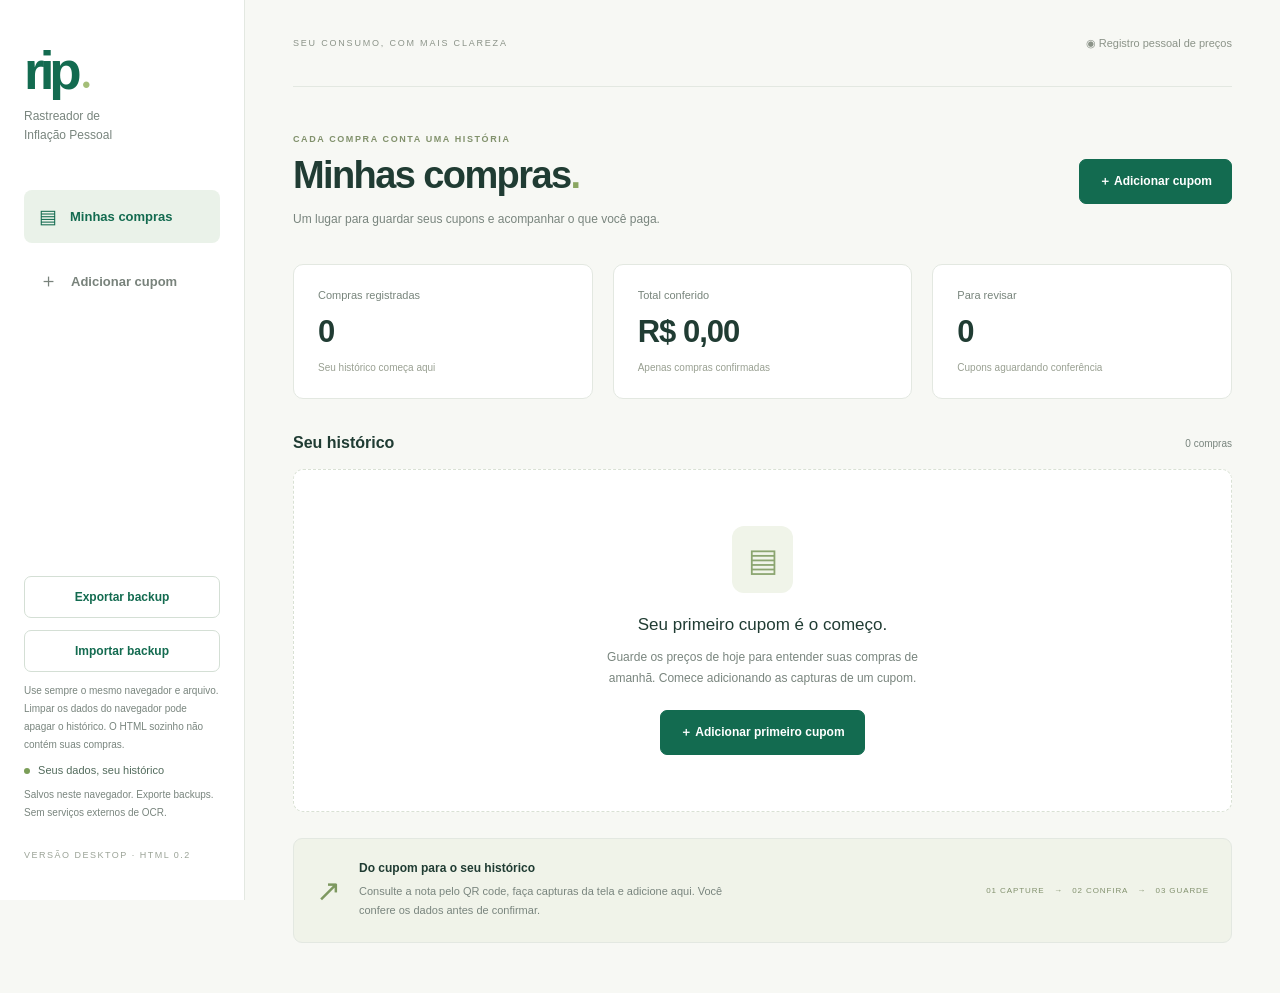
==== RIP.html @ 5074ce6f "Suggest reviewed corrections for OCR slash and seven confusion" ====
<!doctype html>
<html lang="pt-BR"><head><meta charset="utf-8"><meta name="viewport" content="width=device-width,initial-scale=1"><meta name="theme-color" content="#136b50"><title>RIP 0.2 · Rastreador de Inflação Pessoal</title><style>:root{--green:#136b50;--ink:#203c33;--muted:#79857e;--line:#e3e8e1;--bg:#f7f8f4}*{box-sizing:border-box}body{margin:0;background:var(--bg);color:var(--ink);font:14px 'DM Sans',Arial,sans-serif}button,input{font:inherit}button,a,label.drop{ -webkit-tap-highlight-color:transparent}button{cursor:pointer}button:disabled{opacity:.5;cursor:wait}aside{position:fixed;inset:0 auto 0 0;width:245px;background:#fff;border-right:1px solid var(--line);padding:40px 24px;display:flex;flex-direction:column}.brand{font:800 53px 'Manrope',sans-serif;text-decoration:none;color:var(--green);letter-spacing:-5px}.brand span{font-size:15px;letter-spacing:0;margin-left:5px;color:#a4be78}.brand-sub{font-size:12px;color:var(--muted);line-height:1.6;margin:6px 0 45px}nav{display:grid;gap:10px}.nav{border:0;background:transparent;color:#78827b;text-align:left;padding:15px;border-radius:8px;font-size:19px;display:flex;align-items:center;gap:13px}.nav span{font-size:13px;font-weight:600}.nav.active{background:#eaf2e9;color:var(--green)}.sidebar-bottom{margin-top:auto;font-size:11px;color:#526b5c}.sidebar-bottom p{font-size:10px;line-height:1.8;color:var(--muted)}.sidebar-bottom small{display:block;margin-top:28px;font-size:9px;letter-spacing:1.5px;color:#9ba397}.private-dot{display:inline-block;width:6px;height:6px;background:#7b9e58;border-radius:50%;margin-right:5px}main{margin-left:245px;padding:0 48px 50px;max-width:1650px}header{height:87px;border-bottom:1px solid var(--line);display:flex;justify-content:space-between;align-items:center;color:#8b9388;font-size:9px;letter-spacing:1.8px}.header-right{letter-spacing:0;font-size:11px}.heading{display:flex;justify-content:space-between;align-items:center;gap:25px;margin:47px 0 35px}.eyebrow{font-size:9px;font-weight:700;letter-spacing:1.6px;color:#81916c}h1{font-family:'Manrope',sans-serif;font-weight:600;font-size:38px;letter-spacing:-1.6px;margin:10px 0 12px}h1 span{color:#8ba762}p{line-height:1.7}.heading p{color:var(--muted);font-size:12px;margin:0}.primary,.secondary{padding:13px 19px;border:1px solid var(--green);border-radius:7px;background:var(--green);color:white;font-weight:600;font-size:12px}.secondary{color:var(--green);background:transparent;border-color:#d4dfd5}.primary:hover{background:#0d543e}.full{width:100%;margin-top:12px}.stats{display:grid;grid-template-columns:repeat(3,1fr);gap:20px}.stats article{border:1px solid var(--line);background:#fff;border-radius:10px;padding:24px}.stats article span{display:block;color:#78857c;font-size:11px}.stats strong{display:block;font-family:Manrope,sans-serif;font-size:31px;font-weight:600;letter-spacing:-1px;margin:13px 0 8px}.stats small{color:#99a092;font-size:10px}.section-title{display:flex;justify-content:space-between;align-items:center;margin:35px 0 17px}h2{font:600 16px Manrope,sans-serif;margin:0}.section-title span,.card-title>span{font-size:10px;color:var(--muted)}.empty{background:#fff;border:1px dashed #d9e1d4;border-radius:10px;text-align:center;padding:56px 20px}.empty-icon{width:61px;height:67px;border-radius:12px;background:#f0f4e9;margin:0 auto 22px;display:grid;place-items:center;font-size:32px;color:#8ba570}.empty h3{font-size:17px;font-weight:500;margin:0}.empty p{font-size:12px;color:var(--muted);margin:12px auto 22px;max-width:330px}.how{margin-top:26px;border:1px solid var(--line);border-radius:9px;display:flex;gap:18px;align-items:center;padding:22px;background:#f0f3e9}.step-icon{color:#7d9860;font-size:30px}.how h3{font-size:12px;margin:0}.how p{font-size:11px;color:var(--muted);max-width:370px;margin:7px 0 0}.how>span{margin-left:auto;font-size:8px;letter-spacing:.9px;color:#82916e;white-space:nowrap}.back{margin-top:22px;background:none;border:0;padding:0;color:var(--muted);font-size:12px}#editorView .heading{margin-top:23px}.badge{font-size:10px;border-radius:20px;padding:7px 12px;background:#f5eedc;color:#9a7934}.badge.confirmed{color:var(--green);background:#e7f2e7}.workflow{display:flex;align-items:center;gap:15px;font-size:11px;color:#99a292;margin:0 0 25px}.workflow .selected{color:var(--green);font-weight:600}.workflow i{height:1px;width:40px;background:var(--line)}.editor-grid{display:grid;grid-template-columns:minmax(0,1fr) 290px;gap:24px}.card{padding:23px;background:#fff;border:1px solid var(--line);border-radius:10px;margin-bottom:20px}.card-title{display:flex;align-items:center;justify-content:space-between;gap:10px;margin-bottom:18px}.drop{position:relative;display:flex;flex-direction:column;align-items:center;text-align:center;padding:27px 15px;border:1px dashed #c8d8c3;background:#f9fbf5;border-radius:8px;cursor:pointer;gap:9px}.drop input{position:absolute;width:100%;height:100%;inset:0;opacity:0;cursor:pointer}.upload-icon{font-size:26px;color:#6c8d5d}.drop strong{font-size:12px}.drop span:not(.upload-icon),.drop small{font-size:10px;color:var(--muted)}.hint{font-size:10px;color:var(--muted);line-height:1.8}.images{display:flex;flex-wrap:wrap;gap:10px}.thumb{width:112px;border:1px solid var(--line);border-radius:7px;padding:6px}.thumb img{height:100px;object-fit:cover;object-position:top;width:100%;cursor:zoom-in}.thumb small{display:block;overflow:hidden;text-overflow:ellipsis;white-space:nowrap;font-size:9px;margin:5px 0}.thumb button{background:white;border:1px solid var(--line);border-radius:4px;font-size:10px;padding:3px 5px}.thumb-controls{display:flex;justify-content:space-between}.fields{display:grid;grid-template-columns:1fr 1fr;gap:14px;margin-top:20px}.wide{grid-column:1/-1}label{display:block;font-size:11px;color:#586b5e}label small{color:var(--muted)}input{width:100%;padding:10px;border:1px solid #dce3d9;border-radius:5px;background:white;color:var(--ink);margin-top:7px;min-width:0}input:focus{outline:2px solid #b3cf9b;outline-offset:1px}.text-button{background:none;border:0;color:var(--green);padding:0;font-size:11px}.summary .eyebrow{font-size:8px}.summary h2{margin:13px 0 25px;font-size:20px;letter-spacing:-.6px}.summary-row{display:flex;justify-content:space-between;font-size:12px;margin:20px 0}.summary label{margin-top:15px}.calculated{border-top:1px solid var(--line);padding-top:20px}.difference{padding:15px 12px;background:#f3f4ef;font-size:12px;border-radius:6px;margin-top:18px}.difference.good{background:#e9f3e6;color:#276b3c}.difference.bad{background:#fff0e9;color:#a34c27}.check{display:flex;align-items:flex-start;gap:9px;line-height:1.7}.check input{width:auto;margin-top:4px;accent-color:var(--green)}.privacy{display:flex;gap:12px;padding:4px 15px;color:#7f8f77}.privacy>span{font-size:25px}.privacy strong{font-size:11px}.privacy p{font-size:10px}.item{padding:16px 0;border-bottom:1px solid var(--line)}.item-top{display:flex;gap:9px;align-items:center}.item-top input{flex:1;font-weight:600}.item-fields{display:grid;grid-template-columns:repeat(3,1fr);gap:9px;margin-top:10px}.item-fields input{font-size:12px;padding:8px}.item-source{font-size:10px;color:var(--muted);margin-top:10px;display:flex;justify-content:space-between;align-items:center}.item-warning{font-size:10px;color:#a46b27;margin:8px 0}.remove{border:0;background:none;color:#a66b57;padding:7px;font-size:15px}.purchase{padding:21px;background:white;border:1px solid var(--line);border-radius:8px;display:flex;align-items:center;gap:17px;margin-bottom:10px;width:100%;text-align:left;color:var(--ink)}.purchase .receipt-icon{background:#eff4e9;padding:14px;border-radius:8px;font-size:21px}.purchase h3{margin:0 0 7px;font-size:14px}.purchase p{margin:0;color:var(--muted);font-size:11px}.purchase .amount{margin-left:auto;font-weight:600}.purchase .badge{margin-left:10px}details{margin-top:18px;font-size:11px;color:var(--muted)}pre{white-space:pre-wrap;font:11px monospace;max-height:260px;overflow:auto;color:#415748}#notice{position:sticky;top:10px;z-index:5;padding:14px 20px;background:#e3efdf;border:1px solid #b9d2ae;border-radius:8px;margin-top:15px;font-size:12px}#notice.error{background:#fff0e9;border-color:#e9c5b6;color:#8b422b}dialog{border:0;border-radius:12px;max-width:90vw;max-height:95vh;padding:18px}dialog::backdrop{background:#16382ec7}dialog img{display:block;max-width:100%;margin-top:12px}button:focus-visible,a:focus-visible{outline:3px solid #94b46c;outline-offset:3px}[hidden]{display:none!important}@media(min-width:1400px){main{padding-left:65px;padding-right:65px}}@media(max-width:1100px){aside{width:195px}main{margin-left:195px;padding:0 25px 35px}.editor-grid{grid-template-columns:minmax(0,1fr) 260px;gap:15px}.card{padding:17px}.how>span{display:none}.heading{align-items:flex-start}h1{font-size:32px}}@media(max-width:800px){aside{position:static;width:100%;height:70px;flex-direction:row;align-items:center;padding:12px 20px;border-bottom:1px solid var(--line)}.brand{font-size:36px}.brand-sub,.sidebar-bottom{display:none}nav{margin-left:auto;display:flex;gap:4px}.nav{padding:10px;font-size:16px}.nav span{font-size:11px}main{margin:0;padding:0 18px 30px}header{height:50px;font-size:8px}.header-right{display:none}.heading{margin:30px 0 25px;flex-wrap:wrap;gap:17px}h1{font-size:31px}.heading p{font-size:12px}.stats{gap:8px}.stats article{padding:16px 10px}.stats strong{font-size:22px}.stats article span{font-size:10px}.stats small{font-size:9px}.editor-grid{grid-template-columns:1fr}.right-col{display:flex;flex-direction:column}.summary{order:0}.privacy{order:1}.purchase{padding:13px;gap:10px;flex-wrap:wrap}.purchase .badge{margin-left:0}.purchase .amount{font-size:12px}.how{padding:18px}.fields{grid-template-columns:1fr}.wide{grid-column:auto}.item-fields{grid-template-columns:repeat(3,1fr)}.workflow{font-size:10px;gap:8px}.workflow i{width:18px}.empty{padding:40px 16px}}

.right-col{align-self:start;position:sticky;top:20px}#liveTotals{display:none}@media(max-width:800px){.right-col{position:static}#editorView{padding-bottom:65px}#liveTotals{display:block;position:fixed;bottom:0;left:0;right:0;width:100%;z-index:4;border:0;border-top:1px solid #cfddcb;background:#eaf2e6;color:#205c42;padding:18px 12px;font-size:12px;font-weight:600;box-shadow:0 -4px 20px #243c3310}}

textarea{width:100%;margin-top:8px;padding:12px;border:1px solid #dce3d9;border-radius:6px;font:12px/1.6 monospace;color:var(--ink);resize:vertical}.ocr-actions{display:flex;gap:18px;align-items:center;margin-top:12px;flex-wrap:wrap}.reconstruction-summary{padding:15px;border:1px solid #d4e1cd;border-radius:7px;background:#f2f7ed;margin-top:18px;font-size:12px}.reconstruction-summary p{font-size:11px;margin:8px 0 0}
</style></head>
<body><aside><a class="brand" href="#">rip<span>●</span></a><p class="brand-sub">Rastreador de<br>Inflação Pessoal</p><nav><button class="nav active" id="navPurchases">▤ <span>Minhas compras</span></button><button class="nav" id="navNew">＋ <span>Adicionar cupom</span></button></nav><div class="sidebar-bottom"><button class="secondary full" id="exportBackup">Exportar backup</button><label class="secondary full" style="text-align:center;cursor:pointer">Importar backup<input type="file" id="importBackup" accept="application/json,.json" hidden></label><p>Use sempre o mesmo navegador e arquivo. Limpar os dados do navegador pode apagar o histórico. O HTML sozinho não contém suas compras.</p><span class="private-dot"></span> Seus dados, seu histórico<p>Salvos neste navegador. Exporte backups.<br>Sem serviços externos de OCR.</p><small>VERSÃO DESKTOP · HTML 0.2</small></div></aside>
<main><header><span>SEU CONSUMO, COM MAIS CLAREZA</span><span class="header-right">◉ Registro pessoal de preços</span></header><div id="notice" role="status" hidden></div><section id="listView"><div class="heading"><div><div class="eyebrow">CADA COMPRA CONTA UMA HISTÓRIA</div><h1>Minhas compras<span>.</span></h1><p>Um lugar para guardar seus cupons e acompanhar o que você paga.</p></div><button class="primary" id="newPurchase">＋ Adicionar cupom</button></div><div class="stats"><article><span>Compras registradas</span><strong id="count">0</strong><small>Seu histórico começa aqui</small></article><article><span>Total conferido</span><strong id="sum">R$ 0,00</strong><small>Apenas compras confirmadas</small></article><article><span>Para revisar</span><strong id="pending">0</strong><small>Cupons aguardando conferência</small></article></div><div class="section-title"><h2>Seu histórico</h2><span id="historyCount">Todas as compras</span></div><div id="purchaseList"></div><div class="how"><div class="step-icon">↗</div><div><h3>Do cupom para o seu histórico</h3><p>Consulte a nota pelo QR code, faça capturas da tela e adicione aqui. Você confere os dados antes de confirmar.</p></div><span>01 CAPTURE &nbsp; → &nbsp; 02 CONFIRA &nbsp; → &nbsp; 03 GUARDE</span></div></section>
<section id="editorView" hidden><button class="back" id="back">← Minhas compras</button><div class="heading"><div><div class="eyebrow">CONSTRUA SEU HISTÓRICO</div><h1 id="editorTitle">Adicionar cupom<span>.</span></h1><p>Adicione todas as capturas antes de começar. Depois, confira cada detalhe.</p></div><span class="badge" id="stateBadge">Rascunho</span></div><div class="workflow"><span class="selected">1. Capturas</span><i></i><span>2. Extração e revisão</span><i></i><span>3. Confirmação</span></div><div class="editor-grid"><div><article class="card"><div class="card-title"><h2>Capturas do cupom</h2><span id="imageCount">0 imagens</span></div><label class="drop" id="drop"><input id="files" type="file" accept="image/png,image/jpeg,image/webp" multiple><span class="upload-icon">↑</span><strong>Selecione as capturas de tela</strong><span>ou arraste os arquivos para cá</span><small>PNG, JPG ou WebP · até 15 MB por imagem</small></label><p class="hint">ⓘ Em cupons longos, repita algumas linhas entre capturas e inclua a tela com o total.</p><div id="images" class="images"></div><button class="primary full" id="process">Extrair dados das imagens →</button><p id="progress" class="hint" aria-live="polite"></p></article><article class="card"><h2>Identificação da compra</h2><p class="hint">Nome e CNPJ são preenchidos pelo cabeçalho quando reconhecidos. Confira os dados e informe a data.</p><div class="fields"><label class="wide">Estabelecimento<input id="store" placeholder="Ex.: Supermercado do bairro"></label><label>CNPJ do estabelecimento <small>(opcional)</small><input id="cnpj" inputmode="numeric" placeholder="00.000.000/0000-00"></label><label>Data da compra<input id="date" type="date"></label><label>Chave fiscal <small>(opcional)</small><input id="key" inputmode="numeric" placeholder="44 dígitos"></label></div></article><article class="card"><div class="card-title"><h2>Itens para conferir</h2><button class="text-button" id="addItem">＋ Adicionar item</button></div><p class="hint">A extração é uma sugestão. Confira descrições, quantidades, unidades, descontos e valores nas imagens.</p><div id="reconstructionSummary" class="reconstruction-summary" hidden></div><div id="items"></div><div id="ocrTexts"></div></article></div><div class="right-col"><article class="card summary"><span class="eyebrow">CONFERÊNCIA DO CUPOM</span><h2>Os números fecham?</h2><div class="summary-row"><span>Soma dos itens</span><strong id="subtotal">R$ 0,00</strong></div><label>Desconto geral (R$)<input id="discount" inputmode="decimal" value="0,00"></label><label>Acréscimos gerais (R$)<input id="extra" inputmode="decimal" value="0,00"></label><div class="summary-row calculated"><span>Total calculado</span><strong id="calculated">R$ 0,00</strong></div><label>Total informado no cupom (R$)<input id="receiptTotal" inputmode="decimal" placeholder="Digite o total da nota"></label><div class="difference" id="difference">Informe o total para conferir</div><p class="hint">O total precisa coincidir. Mesmo assim, revise os itens: erros podem se compensar.</p><label class="check"><input id="reviewed" type="checkbox"><span>Conferi todos os itens, possíveis repetições e o total com o cupom.</span></label><button class="primary full" id="confirm">Confirmar compra</button><button class="secondary full" id="save">Salvar rascunho</button><p class="hint">Rascunhos podem ser retomados a qualquer momento.</p></article><div class="privacy"><span>◇</span><div><strong>OCR local no navegador</strong><p>As imagens são processadas neste computador. O OCR baixa componentes gratuitos da internet, sem enviar seus cupons.</p></div></div></div></div></section></main><dialog id="imageDialog"><button id="closeImage" class="secondary">Fechar imagem ×</button><img id="fullImage" alt="Captura original do cupom"></dialog><script>/* Parser de cupons: preserva valores observados, nunca inventa um total para fechar a conta. */
(function(root){
  const money = /(?<![\d.,/])\d+(?:\.\d{3})*[,.]\d{1,2}(?![\d.,/])/g;
  const quantity = /\b(?:Qtde|Qtd|Qide|Qlde|Otde)\s*[.:;]*\s*(\d+(?:[.,]\d+)?)\b/i;
  const code = /[([]?\s*C[oó0]d(?:igo)?\s*[.:;]\s*([^\s)\]]+)\s*[)\]]?/i;
  // O rótulo pode vir colado à unidade (ex.: UND9VI. Unit.).
  // Sem separador decimal, 759 não é transformado em 7,59 nem aceito como R$ 759.
  const price = /V[lI1!][.,]?\s*Unit[.,]?\s*[:;]?\s*(\d+(?:\.\d{3})*[,.]\d{1,4})(?![\d.,/])/i;
  const totalLabel = /\bV[lI1!][.,]?\s*Total\s*[:;]?/ig;
  // uCom pode ser um código comercial, não apenas UN/KG. Preserve o que foi lido.
  const unit = /\bUN\s*[:;]\s*([A-Z0-9./%-]{1,6}?)(?=\s*V[lI1!][.,]?\s*Unit|\s|$)/i;
  const normalizeMoney = value => {if(!value)return '';const normalized=value.includes(',')?value:value.replace(/\.(\d{1,4})$/,',$1');return normalized.replace(/,(\d)$/,(_,digit)=>','+digit+'0')};
  function slashCorrections(block,qm,cm,item){
    const suggestions=[];
    const rawPrice=block.match(/V[lI1!][.,]?\s*Unit[.,]?\s*[:;]?\s*([\d/]+(?:[.,][\d/]+)?)/i);
    const candidate=(field,raw)=>{
      if(!raw?.includes('/')||!/[.,]/.test(raw))return;
      const fixed=raw.replaceAll('/','7');
      const pattern=field==='unitPrice'?/^\d+(?:\.\d{3})*[,.]\d{1,4}$/:/^\d+(?:\.\d{3})*[,.]\d{1,2}$/;
      if(pattern.test(fixed))suggestions.push({field,original:raw,value:normalizeMoney(fixed),reason:'O OCR pode ter lido 7 como /. Confira na imagem antes de usar.'});
    };
    if(!item.unitPrice&&rawPrice)candidate('unitPrice',rawPrice[1]);
    if(!item.total){
      const candidates=[...block.matchAll(/(?<![\d.,/])[\d/]+(?:\.[\d/]{3})*[,.][\d/]{1,4}(?![\d.,/])/g)].filter(m=>{
        const a=m.index,b=a+m[0].length;
        if(qm&&a>=qm.index&&b<=qm.index+qm[0].length)return false;
        if(rawPrice&&a>=rawPrice.index&&b<=rawPrice.index+rawPrice[0].length)return false;
        return a>=(cm?cm.index+cm[0].length:(qm?qm.index:block.length));
      });
      candidate('total',candidates.at(-1)?.[0]);
    }
    return suggestions;
  }
  const stripTotalLabel=(line,next='')=>{
    let cleaned=line.replace(totalLabel,'');
    if(/^Total\b/i.test(next.trim()))cleaned=cleaned.replace(/\bV[lI1!][.,]?\s*$/i,'');
    return cleaned;
  };
  const footer = /(?:[QO]t[de.]*\s*\.?\s*total\s+de\s+itens|Valor\s+a\s+pagar|Forma\s+de\s+pagamento|Informa[çc][õo]es\s+gerais|EMISS[ÃA]O\s+NORMAL|Chave\s+de\s+acesso)/i;
  function validCNPJ(value){
    const digits=String(value||'').replace(/\D/g,'');
    if(digits.length!==14||/^(\d)\1+$/.test(digits))return false;
    const check=part=>{let weight=part.length-7,sum=0;for(const digit of part){sum+=Number(digit)*weight;weight=weight===2?9:weight-1}const mod=sum%11;return String(mod<2?0:11-mod)};
    return digits[12]===check(digits.slice(0,12))&&digits[13]===check(digits.slice(0,13));
  }
  function formatCNPJ(value){return String(value).replace(/\D/g,'').replace(/^(\d{2})(\d{3})(\d{3})(\d{4})(\d{2})$/,'$1.$2.$3/$4-$5')}
  function establishment(lines){
    const firstItem=lines.findIndex(line=>code.test(line)||quantity.test(line)||footer.test(line)||/\b\d+(?:[.,]\d+)?\s*(?:KG|UN|L|LT|G|ML|PC)?\s*[xX×]\s*\d/.test(line));
    const header=lines.slice(0,firstItem<0?Math.min(lines.length,12):firstItem);
    const marker=/\bC\s*N\s*P\s*(?:J|I|\)|\])\s*[:.;-]?/i;
    const index=header.findIndex(line=>marker.test(line));
    if(index<0)return {store:'',cnpj:'',cnpjWarning:''};
    const line=header[index],m=line.match(marker);
    const tail=line.slice(m.index+m[0].length).trim()||header[index+1]||'';
    const raw=tail.match(/^((?:\d[ ./-]*){13}\d)(?![ ./-]*\d)/)?.[1]||'';
    const cnpj=validCNPJ(raw)?formatCNPJ(raw):'';
    const inline=line.slice(0,m.index).trim();
    const candidates=inline?[inline]:header.slice(0,index).reverse();
    const store=candidates.find(name=>/[A-Za-zÀ-ÿ]/.test(name)&&!/(?:DANFE|NFC-?e|documento auxiliar|consulta|nota fiscal|consumidor|https?:|^\s*CPF\b)/i.test(name))||'';
    return {store,cnpj,cnpjWarning:cnpj?'':'O CNPJ do cabeçalho não pôde ser validado. Confira a imagem e preencha o campo se estiver legível.'};
  }
  function parse(text, source){
    text=String(text||'').replace(/\r/g,'').replace(/\u00a0/g,' ');
    const lines=text.split('\n').map(x=>x.replace(/[ \t]+/g,' ').trim()).filter(Boolean);
    const end=lines.findIndex(x=>footer.test(x));
    const body=end<0?lines:lines.slice(0,end);
    const items=[], warnings=[];
    const make=(description,q,u,p,t,raw,productCode='')=>({id:globalThis.crypto?.randomUUID?.()||String(Date.now())+Math.random(),description,quantity:q||'',unit:u||'',unitPrice:normalizeMoney(p),discount:'0,00',total:normalizeMoney(t),source,rawText:raw,productCode});
    // Layout compacto que já era suportado, sem exigir que o usuário o produza.
    const compact=/^(.*?)\s+(\d+(?:[.,]\d+)?)\s*(KG|UN|UND|L|LT|G|ML|PC)?\s*[xX×]\s*(\d+(?:\.\d{3})*[,.]\d{2})\s*(?:=|\s)\s*(\d+(?:\.\d{3})*[,.]\d{2})\s*$/i;
    const used=new Set();
    body.forEach((line,n)=>{const m=line.match(compact);if(m&&m[1].trim()){items.push(make(m[1].trim(),m[2],(m[3]||'').toUpperCase(),m[4],m[5],line));used.add(n)}});
    let starts=body.flatMap((line,n)=>code.test(line)?[n]:[]);
    // Código em linha separada: mantenha a descrição que o antecede.
    starts=starts.map(n=>stripTotalLabel(body[n].replace(code,''),body[n+1]).trim()?n:Math.max(0,n-1));
    if(!starts.length){
      starts=body.flatMap((line,n)=>quantity.test(line)&&!/total\s+de\s+itens/i.test(line)?[n]:[]).map(n=>{
        const before=body[n].slice(0,body[n].search(quantity)).replace(totalLabel,'').trim();
        return before?n:Math.max(0,n-1);
      });
    }
    starts=[...new Set(starts)];
    starts.forEach((start,n)=>{
      const stop=starts[n+1]??body.length;
      if(used.has(start))return;
      const block=body.slice(start,stop).join('\n');
      const qm=block.match(quantity),pm=block.match(price),um=block.match(unit),cm=block.match(code);
      let desc=stripTotalLabel(body[start].replace(code,''),body[start+1]).split(quantity)[0].trim();
      desc=desc.replace(/\s+\d+[,.]\d{2}\s*$/,'').trim();
      if(!desc||(!qm&&!cm))return;
      const tokens=[...block.matchAll(money)].filter(m=>{
        const a=m.index,b=a+m[0].length;
        if(qm&&a>=qm.index&&b<=qm.index+qm[0].length)return false;
        if(pm&&a>=pm.index&&b<=pm.index+pm[0].length)return false;
        // Números na descrição não são totais do item.
        return a>=(cm?cm.index+cm[0].length:(qm?qm.index:desc.length));
      });
      const total=tokens.length?tokens[tokens.length-1][0]:'';
      const item=make(desc,qm?.[1],um?.[1]?.toUpperCase(),pm?.[1],total,block,cm?.[1]||'');
      item.ocrSuggestions=slashCorrections(block,qm,cm,item);
      if(item.ocrSuggestions.length)warnings.push(`Há possível confusão entre / e 7 em “${desc}”. Veja as sugestões no item e confirme na imagem.`);
      if(!item.quantity||!item.unit||!item.unitPrice||!item.total)warnings.push(`Confira os campos incompletos de “${desc}”.`);
      if(!item.unitPrice&&/V[lI1!][.,]?\s*Unit/i.test(block))warnings.push(`O preço unitário de “${desc}” não tem uma leitura decimal segura. Confira a vírgula no cupom; o RIP não adivinha casas decimais.`);
      items.push(item);
    });
    const tail=end<0?'':lines.slice(end).join('\n');
    const receiptTotal=tail.match(/Valor\s+a\s+pagar\s*(?:R\s*\$|RS|R5)?\s*[:;]?\s*(\d+(?:\.\d{3})*[,.]\d{2})/i)?.[1]||'';
    const count=text.match(/[QO]t[de.]*\s*\.?\s*total\s+de\s+itens\s*[:;]?\s*(\d+)/i)?.[1];
    if(count&&+count!==items.length)warnings.push(`O cupom informa ${count} itens; foram reconstruídos ${items.length}. Confira as imagens e possíveis cortes.`);
    if(!items.length)warnings.push('O texto foi lido, mas os blocos de produto não foram identificados. Corrija o texto abaixo e selecione “Reconstruir itens deste texto”, ou adicione os itens manualmente.');
    const merchant=establishment(lines);
    if(merchant.cnpjWarning)warnings.push(merchant.cnpjWarning);
    return {items,receiptTotal:normalizeMoney(receiptTotal),expectedCount:count?+count:null,warnings,store:merchant.store,cnpj:merchant.cnpj};
  }
  root.ReceiptParser={parse,validCNPJ,formatCNPJ};
  if(typeof module!=='undefined')module.exports={parse,validCNPJ,formatCNPJ};
})(globalThis);

// Adaptador local. Nenhuma imagem ou compra é enviada à rede.
const imageURLs = new Map();
const localDB = new Promise((resolve,reject)=>{const r=indexedDB.open('rip-desktop-v1',1);r.onupgradeneeded=()=>{r.result.createObjectStore('purchases',{keyPath:'id'});r.result.createObjectStore('images',{keyPath:'id'})};r.onsuccess=()=>resolve(r.result);r.onerror=()=>reject(Error('O navegador não permitiu abrir o banco local. Use Chrome ou Edge em uma janela normal.'))});
async function readAll(store){const db=await localDB;return new Promise((resolve,reject)=>{const t=db.transaction(store,'readonly'),r=t.objectStore(store).getAll();r.onsuccess=()=>resolve(r.result);r.onerror=()=>reject(r.error)})}
async function writeLocal(store,value){const db=await localDB;return new Promise((resolve,reject)=>{const t=db.transaction(store,'readwrite');t.objectStore(store).put(value);t.oncomplete=()=>resolve(value);t.onerror=()=>reject(Error('Não foi possível guardar os dados. O espaço do navegador pode estar cheio.'));t.onabort=()=>reject(t.error)})}
const readyLocal=(async()=>{for(const im of await readAll('images'))imageURLs.set(im.id,im.data)})();
let ocrWorker;
async function getOCR(){if(ocrWorker)return ocrWorker;if(!window.Tesseract){await new Promise((resolve,reject)=>{const s=document.createElement('script');s.src='https://cdn.jsdelivr.net/npm/tesseract.js@5.1.1/dist/tesseract.min.js';const timer=setTimeout(()=>{s.remove();reject(Error('Tempo esgotado ao baixar o OCR. Verifique sua conexão.'))},30000);s.onload=()=>{clearTimeout(timer);resolve()};s.onerror=()=>{s.remove();reject(Error('Não foi possível carregar o OCR. Conecte-se à internet ou insira os itens manualmente.'))};document.head.appendChild(s)})}ocrWorker=await Promise.race([Tesseract.createWorker('por',1,{workerPath:'https://cdn.jsdelivr.net/npm/tesseract.js@5.1.1/dist/worker.min.js',corePath:'https://cdn.jsdelivr.net/npm/tesseract.js-core@5.1.1',langPath:'https://cdn.jsdelivr.net/gh/tesseract-ocr/tessdata_fast@4.1.0',gzip:false,logger:m=>{if(m.status==='recognizing text')$('progress').textContent=`Lendo texto no computador… ${Math.round(m.progress*100)}%`}}),new Promise((_,reject)=>setTimeout(()=>reject(Error('Tempo esgotado ao iniciar o OCR. Verifique sua conexão e tente novamente.')),90000))]);await ocrWorker.setParameters({tessedit_pageseg_mode:'6'});return ocrWorker}
function parseLocal(text,source){return ReceiptParser.parse(text,source).items}
async function validateImage(data){return new Promise((resolve,reject)=>{const im=new Image();im.onload=()=>{if(im.width*im.height>40000000)reject(Error('Imagem maior que 40 megapixels. Divida a captura.'));else resolve()};im.onerror=()=>reject(Error('Arquivo de imagem inválido.'));im.src=data})}
async function localAPI(path,body){await readyLocal;if(path==='/api/purchases'&&!body)return (await readAll('purchases')).reverse();if(path==='/api/images'||path==='/api/ocr'){let id=body.source,data=id?imageURLs.get(id):body.image;if(!data)throw Error('Imagem de origem não encontrada.');if(!id){await validateImage(data);const hash=await crypto.subtle.digest('SHA-256',new TextEncoder().encode(data));id=Array.from(new Uint8Array(hash),b=>b.toString(16).padStart(2,'0')).join('')+'.png';await writeLocal('images',{id,data});imageURLs.set(id,data)}if(path==='/api/images')return {image:id};const worker=await getOCR();const r=await worker.recognize(await prepareOCR(data));return {image:id,text:r.data.text,items:parseLocal(r.data.text,id)}}if(path==='/api/purchases'&&body){const p=structuredClone(body);p.id=p.id||crypto.randomUUID().replaceAll('-','');const key=String(p.key||'').replace(/\D/g,'');if(key&&key.length!==44)throw Error('A chave fiscal deve ter 44 dígitos ou ficar vazia.');p.key=key;const all=await readAll('purchases');if(key&&all.some(x=>x.id!==p.id&&x.key===key))throw Error('Já existe uma compra com esta chave fiscal.');const previous=all.find(x=>x.id===p.id);p.history=previous?.history||[];if(previous){const snapshot=structuredClone(previous);delete snapshot.history;p.history.push(snapshot)}p.updated=new Date().toISOString();await writeLocal('purchases',p);return p}throw Error('Operação local desconhecida.')}
function downloadJSON(value,name){const a=document.createElement('a'),url=URL.createObjectURL(new Blob([JSON.stringify(value)],{type:'application/json'}));a.href=url;a.download=name;a.click();setTimeout(()=>URL.revokeObjectURL(url),5000)}
async function exportBackup(){try{downloadJSON({format:'rip-desktop',version:1,exportedAt:new Date().toISOString(),purchases:await readAll('purchases'),images:await readAll('images')},'RIP-backup-'+new Date().toISOString().slice(0,10)+'.json');notify('Backup exportado com compras e imagens. Guarde-o em um lugar seguro.')}catch(e){notify(e.message,true)}}
async function importBackup(file){try{if(!file)return;const data=JSON.parse(await file.text());if(data.format!=='rip-desktop'||data.version!==1||!Array.isArray(data.purchases)||!Array.isArray(data.images))throw Error('Este arquivo não é um backup compatível do RIP.');for(const im of data.images){if(!/^[a-f0-9]{64}\.png$/.test(im.id)||!/^data:image\/(png|jpeg|webp);base64,/.test(im.data))throw Error('Backup com referência de imagem inválida.')}for(const p of data.purchases){if(!/^[a-f0-9]{32}$/.test(p.id)||!Array.isArray(p.items)||!Array.isArray(p.images)||!['draft','confirmed'].includes(p.status))throw Error('Backup com compra inválida.');for(const i of p.items)if(typeof i.description!=='string')throw Error('Backup com item inválido.');for(const im of p.images)if(!data.images.some(x=>x.id===im.image))throw Error('Backup incompleto: faltam imagens.')}if(!confirm('Importar este backup? Compras com a mesma identificação serão substituídas. As demais serão mantidas.'))return;const db=await localDB;await new Promise((resolve,reject)=>{const t=db.transaction(['images','purchases'],'readwrite');for(const im of data.images)t.objectStore('images').put(im);for(const p of data.purchases)t.objectStore('purchases').put(p);t.oncomplete=resolve;t.onerror=()=>reject(t.error);t.onabort=()=>reject(t.error)});for(const im of data.images)imageURLs.set(im.id,im.data);await list();notify('Backup importado. Confira as compras antes de continuar.')}catch(e){notify('Não foi possível importar: '+e.message,true)}}
document.addEventListener('DOMContentLoaded',()=>{$('exportBackup').onclick=exportBackup;$('importBackup').onchange=e=>importBackup(e.target.files[0]);if(navigator.storage?.persist)navigator.storage.persist().catch(()=>{});});

async function prepareOCR(data){const image=await new Promise((resolve,reject)=>{const im=new Image();im.onload=()=>resolve(im);im.onerror=()=>reject(Error('Não foi possível abrir a captura.'));im.src=data});const scale=Math.min(3,Math.sqrt(24000000/(image.width*image.height)));const canvas=document.createElement('canvas');canvas.width=Math.round(image.width*scale);canvas.height=Math.round(image.height*scale);const ctx=canvas.getContext('2d',{willReadFrequently:true});ctx.drawImage(image,0,0,canvas.width,canvas.height);const pixels=ctx.getImageData(0,0,canvas.width,canvas.height);for(let n=0;n<pixels.data.length;n+=4){const gray=.299*pixels.data[n]+.587*pixels.data[n+1]+.114*pixels.data[n+2];const value=Math.max(0,Math.min(255,(gray-180)*2+160));pixels.data[n]=pixels.data[n+1]=pixels.data[n+2]=value}ctx.putImageData(pixels,0,0);return canvas.toDataURL('image/png')}

const $=id=>document.getElementById(id);
let purchases=[], purchase, images=[], busy=false;
const esc=s=>String(s??'').replace(/[&<>"']/g,c=>({'&':'&amp;','<':'&lt;','>':'&gt;','"':'&quot;',"'":'&#39;'}[c]));
const money=n=>new Intl.NumberFormat('pt-BR',{style:'currency',currency:'BRL'}).format(n/100);
function decimal(s){s=String(s??'').trim().replace(/R\$|\s/g,'');if(!s)return NaN;if(s.includes(','))s=s.replaceAll('.','').replace(',','.');if(!/^\d+(\.\d+)?$/.test(s))return NaN;return Number(s)}
function fraction(s){s=String(s??'').trim().replace(/R\$|\s/g,'');if(s.includes(','))s=s.replaceAll('.','').replace(',','.');if(!/^\d+(\.\d+)?$/.test(s)||s.length>24)return null;const [a,b='']=s.split('.');return [BigInt(a+b),10n**BigInt(b.length)]}
function rounded(n,d){return Number((n*2n+d)/(d*2n))}
function cents(s){const f=fraction(s);return f?rounded(f[0]*100n,f[1]):NaN}
function lineCents(q,p){const a=fraction(q),b=fraction(p);return a&&b?rounded(a[0]*b[0]*100n,a[1]*b[1]):NaN}
function notify(s,error=false){$('notice').textContent=s;$('notice').className=error?'error':'';$('notice').hidden=false;$('notice').scrollIntoView({block:'nearest',behavior:'smooth'})}
async function api(path,body){return localAPI(path,body)}
function collect(){for(const k of ['store','cnpj','date','key','discount','extra','receiptTotal'])purchase[k]=$(k).value;purchase.reviewed=$('reviewed').checked;purchase.images=images.filter(x=>x.server).map(x=>({image:x.server,name:x.name,text:x.text||'',editedText:x.editedText,analysis:x.analysis,processed:!!x.processed}));return purchase}
function invalidate(){purchase.status='draft';purchase.reviewed=false;$('reviewed').checked=false;$('stateBadge').textContent='Rascunho';$('stateBadge').className='badge';$('confirm').textContent='Confirmar compra'}
function totals(){let sum=0,valid=true,issues=0;for(const i of purchase.items){const q=decimal(i.quantity),price=decimal(i.unitPrice),discount=cents(i.discount),total=cents(i.total);if(!Number.isFinite(q)||q<=0||![price,discount,total].every(Number.isFinite)||Math.abs(lineCents(i.quantity,i.unitPrice)-discount-total)>1||!i.description.trim()||!String(i.unit||'').trim())issues++;if(!Number.isFinite(total))valid=false;else sum+=total}const d=cents($('discount').value),extra=cents($('extra').value),receipt=cents($('receiptTotal').value),total=sum-d+extra,diff=total-receipt;valid=valid&&[d,extra,total].every(Number.isFinite);$('subtotal').textContent=valid?money(sum):'Confira os valores';$('calculated').textContent=valid?money(total):'—';const live=$('liveTotals');if(live)live.textContent=`Soma: ${valid?money(sum):'—'} · Diferença: ${Number.isFinite(diff)?money(diff):'a conferir'}`;const node=$('difference');node.className='difference';if(!valid||!Number.isFinite(receipt))node.textContent='Informe valores válidos para conferir';else if(diff!==0){node.classList.add('bad');node.textContent=`Diferença a conferir: ${money(diff)}`}else{node.classList.add('good');node.textContent='✓ Total conciliado · diferença de R$ 0,00'}document.querySelectorAll('.item-check').forEach((node,n)=>{const i=purchase.items[n];const q=decimal(i.quantity),p=decimal(i.unitPrice),d=cents(i.discount),t=cents(i.total);let message='';if(!i.description.trim()||!String(i.unit||'').trim()||!Number.isFinite(q)||q<=0||![p,d,t].every(Number.isFinite))message='Preencha descrição, quantidade, unidade, preço, desconto e total conferindo a imagem.';else if(Math.abs(lineCents(i.quantity,i.unitPrice)-d-t)>1)message=`A conta do item resulta em ${money(lineCents(i.quantity,i.unitPrice)-d)}, mas o total lido é ${money(t)}. Confira os campos.`;node.textContent=message;node.hidden=!message});return {valid,sum,total,diff,issues}}
function renderList(){const confirmed=purchases.filter(p=>p.status==='confirmed');$('count').textContent=purchases.length;$('pending').textContent=purchases.length-confirmed.length;$('sum').textContent=money(confirmed.reduce((s,p)=>s+cents(p.receiptTotal),0));$('historyCount').textContent=`${purchases.length} ${purchases.length===1?'compra':'compras'}`;$('purchaseList').innerHTML=purchases.length?purchases.map(p=>`<button class="purchase" data-open="${esc(p.id)}"><span class="receipt-icon">▤</span><div><h3>${esc(p.store||'Compra sem identificação')}</h3><p>${esc(p.date?p.date.split('-').reverse().join('/'):'Data não informada')} · ${p.items.length} itens</p></div><span class="amount">${Number.isFinite(cents(p.receiptTotal))?money(cents(p.receiptTotal)):'Total pendente'}</span><span class="badge ${p.status==='confirmed'?'confirmed':''}">${p.status==='confirmed'?'Conferida':'Para revisar'}</span><span>↗</span></button>`).join(''):`<div class="empty"><div class="empty-icon">▤</div><h3>Seu primeiro cupom é o começo.</h3><p>Guarde os preços de hoje para entender suas compras de amanhã. Comece adicionando as capturas de um cupom.</p><button class="primary" id="emptyAdd">＋ Adicionar primeiro cupom</button></div>`;document.querySelectorAll('[data-open]').forEach(b=>b.onclick=()=>edit(purchases.find(p=>p.id===b.dataset.open)));if($('emptyAdd'))$('emptyAdd').onclick=()=>edit()}
function edit(existing){purchase=existing?structuredClone(existing):{status:'draft',store:'',cnpj:'',date:'',key:'',discount:'0,00',extra:'0,00',receiptTotal:'',reviewed:false,items:[],images:[]};images=(purchase.images||[]).map(x=>({server:x.image,url:imageURLs.get(x.image),name:x.name,text:x.text,editedText:x.editedText,analysis:x.analysis,processed:!!x.processed}));$('listView').hidden=true;$('editorView').hidden=false;$('notice').hidden=true;$('editorTitle').innerHTML=existing?'Revisar compra<span>.</span>':'Adicionar cupom<span>.</span>';$('navPurchases').classList.remove('active');$('navNew').classList.add('active');for(const k of ['store','cnpj','date','key','discount','extra','receiptTotal'])$(k).value=purchase[k]||'';$('reviewed').checked=!!purchase.reviewed;$('stateBadge').textContent=purchase.status==='confirmed'?'Conferida':'Rascunho';$('stateBadge').className='badge '+(purchase.status==='confirmed'?'confirmed':'');$('confirm').textContent=purchase.status==='confirmed'?'Salvar compra conferida':'Confirmar compra';$('progress').textContent='';renderImages();renderItems();totals();window.scrollTo(0,0)}
async function list(){if(busy)return;try{purchases=await api('/api/purchases');$('editorView').hidden=true;$('listView').hidden=false;$('navPurchases').classList.add('active');$('navNew').classList.remove('active');renderList()}catch(e){notify('Não foi possível carregar as compras. '+e.message,true)}}
function openImage(url){$('fullImage').src=url;$('imageDialog').showModal()}
function renderImages(){$('imageCount').textContent=`${images.length} ${images.length===1?'imagem':'imagens'}`;$('images').innerHTML=images.map((im,n)=>`<div class="thumb"><img src="${esc(im.url)}" alt="Captura ${n+1}" data-preview="${n}"><small>${n+1}. ${esc(im.name)}</small><div class="thumb-controls"><button aria-label="Mover captura ${n+1} para cima" data-up="${n}" ${n===0?'disabled':''}>←</button><button aria-label="Remover captura ${n+1}" data-remove="${n}">Remover</button></div></div>`).join('');document.querySelectorAll('[data-preview]').forEach(b=>b.onclick=()=>openImage(images[+b.dataset.preview].url));document.querySelectorAll('[data-up]').forEach(b=>b.onclick=()=>{if(busy)return;const n=+b.dataset.up;[images[n-1],images[n]]=[images[n],images[n-1]];invalidate();renderImages()});document.querySelectorAll('[data-remove]').forEach(b=>b.onclick=()=>{if(busy)return;const im=images[+b.dataset.remove];if(im.server&&purchase.items.some(i=>i.source===im.server)){notify('Esta imagem é a origem de itens. Remova esses itens antes de remover a captura.',true);return}images.splice(+b.dataset.remove,1);invalidate();renderImages()});renderOCRTexts()}
async function addFiles(files){if(busy)return;for(const f of files){if(!['image/png','image/jpeg','image/webp'].includes(f.type)){notify('Use imagens PNG, JPG ou WebP.',true);continue}if(f.size>15*1024*1024){notify('Cada imagem pode ter até 15 MB.',true);continue}const url=await new Promise((resolve,reject)=>{const reader=new FileReader();reader.onload=()=>resolve(reader.result);reader.onerror=reject;reader.readAsDataURL(f)});if(images.some(i=>i.url===url)){notify('Esta imagem já foi adicionada.',true);continue}images.push({name:f.name,url})}invalidate();renderImages();$('files').value=''}
function renderItems(){$('items').innerHTML=purchase.items.length?purchase.items.map((i,n)=>{const dup=purchase.items.some((j,k)=>k!==n&&j.description.toLowerCase()===i.description.toLowerCase()&&j.total===i.total);return `<div class="item"><div class="item-top"><span>${String(n+1).padStart(2,'0')}</span><input aria-label="Descrição do item ${n+1}" data-index="${n}" data-field="description" value="${esc(i.description)}" placeholder="Descrição do produto"><button class="remove" data-delete="${n}" aria-label="Excluir item ${n+1}">×</button></div><div class="item-fields">${[['quantity','Quantidade'],['unit','Unidade'],['unitPrice','Preço unitário (R$)'],['discount','Desconto item (R$)'],['total','Total item (R$)']].map(([k,label])=>`<label>${label}<input aria-label="${label} do item ${n+1}" data-index="${n}" data-field="${k}" value="${esc(i[k])}" ${k!=='unit'?'inputmode="decimal"':''}></label>`).join('')}</div>${dup?'<p class="item-warning">⚠ Possível repetição. Confira a sequência nas imagens antes de excluir.</p>':''}<div class="ocr-suggestions">${(i.ocrSuggestions||[]).map((suggestion,k)=>i[suggestion.field]?'':`<p class="item-warning">OCR: “${esc(suggestion.original)}”. A barra pode ser um 7; confira na imagem.</p><button class="secondary" data-suggestion-item="${n}" data-suggestion="${k}">Conferi: usar ${esc(suggestion.value)} como ${suggestion.field==='unitPrice'?'preço unitário':'total do item'}</button>`).join('')}</div><p class="item-warning item-check" hidden></p><div class="item-source"><span>${i.source?'Extraído da captura · revisão obrigatória':'Item inserido manualmente'}</span>${i.source?`<button class="text-button" data-source="${esc(i.source)}">Ver imagem de origem ↗</button>`:''}</div></div>`}).join(''):'<p class="hint">Nenhum item ainda. Extraia as imagens ou adicione os itens manualmente.</p>';document.querySelectorAll('[data-field]').forEach(input=>input.oninput=()=>{purchase.items[+input.dataset.index][input.dataset.field]=input.value;invalidate();totals()});document.querySelectorAll('[data-delete]').forEach(b=>b.onclick=()=>{purchase.items.splice(+b.dataset.delete,1);invalidate();renderItems();totals()});document.querySelectorAll('[data-suggestion-item]').forEach(b=>b.onclick=()=>{const i=purchase.items[+b.dataset.suggestionItem],suggestion=i.ocrSuggestions[+b.dataset.suggestion];if(i[suggestion.field]){notify('O campo já foi preenchido. Sua edição foi preservada.');return}i[suggestion.field]=suggestion.value;suggestion.accepted=true;invalidate();renderItems();totals()});document.querySelectorAll('[data-source]').forEach(b=>b.onclick=()=>openImage(imageURLs.get(b.dataset.source)))}
async function processImages(){if(busy)return;const pending=images.filter(i=>!i.processed);if(!pending.length){notify(images.length?'Todas as imagens já foram processadas. Adicione novas capturas se necessário.':'Adicione pelo menos uma imagem.',true);return}busy=true;$('process').disabled=true;$('save').disabled=true;$('confirm').disabled=true;try{for(let n=0;n<pending.length;n++){const im=pending[n];$('progress').textContent=`Lendo imagem ${n+1} de ${pending.length}… Aguarde, sem fechar esta página.`;const r=await api('/api/ocr',im.server?{source:im.server}:{image:im.url});const analysis=ReceiptParser.parse(r.text,r.image);r.items=analysis.items;im.analysis=analysis;delete im.editedText;if(im.replaceOnRead){if(r.items.length)purchase.items=purchase.items.filter(i=>i.source!==im.server);else analysis.warnings.push('A releitura não encontrou itens. Os itens anteriores desta imagem foram preservados.');delete im.replaceOnRead}applyReceiptSuggestion(analysis);im.server=r.image;im.text=r.text;im.processed=true;im.url=imageURLs.get(r.image);purchase.items.push(...r.items);invalidate();renderImages();renderItems();totals()}$('progress').textContent='Extração concluída. Confira os itens abaixo e o total ao lado.';notify(purchase.items.length?`${purchase.items.length} itens reconstruídos. Confira os campos abaixo, confira estabelecimento e CNPJ, informe a data e compare o total.`:'Nenhum item reconstruído. Abra o texto da imagem abaixo, corrija os rótulos ou números ilegíveis e clique em Reconstruir itens deste texto. Você também pode usar Adicionar item.',!purchase.items.length);$('items').scrollIntoView({behavior:'smooth',block:'start'})}catch(e){notify(e.message+' As imagens anteriores continuam disponíveis; tente novamente para continuar.',true)}finally{busy=false;$('process').disabled=false;$('save').disabled=false;$('confirm').disabled=false}}
async function save(confirmed){if(busy)return;collect();if(confirmed&&purchase.cnpj.trim()&&!ReceiptParser.validCNPJ(purchase.cnpj)){notify('Confira o CNPJ: os dígitos verificadores não conferem. Corrija-o ou deixe o campo vazio se não estiver legível.',true);return}if(confirmed&&images.some(i=>!i.processed)){notify('Processe ou remova as imagens pendentes antes de confirmar.',true);return}if(confirmed){const t=totals();if(!purchase.items.length||!t.valid||t.diff!==0||t.issues||!purchase.reviewed||!purchase.store.trim()||!purchase.date){notify('Confira os itens, informe estabelecimento e data, zere a diferença e marque a revisão antes de confirmar.',true);return}}purchase.status=confirmed?'confirmed':'draft';busy=true;try{for(const im of images.filter(i=>!i.server)){const r=await api('/api/images',{image:im.url});im.server=r.image;im.url=imageURLs.get(r.image)}collect();purchase.status=confirmed?'confirmed':'draft';purchase=await api('/api/purchases',purchase);busy=false;await list();notify(confirmed?'Compra conferida e salva no seu histórico.':'Rascunho salvo. Você pode continuar a revisão depois.')}catch(e){notify(e.message,true)}finally{busy=false}}
for(const id of ['newPurchase','navNew'])$(id).onclick=()=>{if(!busy)edit()};for(const id of ['back','navPurchases'])$(id).onclick=()=>{if($('editorView').hidden||confirm('Sair da edição? Alterações não salvas serão perdidas.'))list()};$('files').onchange=e=>addFiles(e.target.files);$('drop').ondragover=e=>e.preventDefault();$('drop').ondrop=e=>{e.preventDefault();addFiles(e.dataTransfer.files)};$('process').onclick=processImages;$('addItem').onclick=()=>{purchase.items.push({id:crypto.randomUUID().replaceAll('-',''),description:'',quantity:'1',unit:'UN',unitPrice:'0,00',discount:'0,00',total:'0,00'});invalidate();renderItems();totals()};for(const k of ['store','cnpj','date','key','discount','extra','receiptTotal'])$(k).oninput=()=>{invalidate();totals()};$('reviewed').onchange=()=>{purchase.reviewed=$('reviewed').checked};$('save').onclick=()=>save(false);$('confirm').onclick=()=>save(true);$('closeImage').onclick=()=>$('imageDialog').close();window.addEventListener('beforeunload',e=>{if(!$('editorView').hidden){e.preventDefault();e.returnValue=''}});const live=document.createElement('button');live.id='liveTotals';live.onclick=()=>document.querySelector('.summary').scrollIntoView({behavior:'smooth'});$('editorView').appendChild(live);list();

function applyReceiptSuggestion(analysis){for(const key of ['store','cnpj'])if(analysis[key]&&!$(key).value.trim())$(key).value=analysis[key];if(analysis.receiptTotal&&!$('receiptTotal').value.trim())$('receiptTotal').value=analysis.receiptTotal}
function renderOCRTexts(){const readable=images.map((im,n)=>({im,n})).filter(({im})=>typeof im.text==='string');$('ocrTexts').innerHTML=readable.map(({im,n})=>{const count=purchase.items.filter(i=>i.source===im.server).length;return `<details ${!count?'open':''}><summary>Imagem ${n+1}: ${count} itens · conferir texto e reconstruir</summary><p class="hint">O OCR lê letras; o RIP transforma os blocos em itens. Se algum campo veio ilegível, corrija o texto abaixo e reconstrua. O texto original é preservado.</p>${(im.analysis?.warnings||[]).map(w=>`<p class="item-warning">⚠ ${esc(w)}</p>`).join('')}<label>Texto para reconstrução<textarea data-edit-text="${n}" rows="12">${esc(im.editedText??im.text)}</textarea></label><div class="ocr-actions"><button type="button" class="secondary" data-rebuild="${n}">Reconstruir itens deste texto</button><button type="button" class="text-button" data-reread="${n}">Reler imagem com OCR</button></div><details><summary>Ver texto original, sem alterações</summary><pre>${esc(im.text)}</pre></details><p class="hint">Exemplo de bloco reconhecido (não precisa ficar em uma linha):</p><pre>ARROZ (Código: 123) Vl. Total
Qtde.: 2 UN: UN Vl. Unit.: 7,50 15,00</pre></details>`}).join('');document.querySelectorAll('[data-edit-text]').forEach(t=>t.oninput=()=>{images[+t.dataset.editText].editedText=t.value;invalidate()});document.querySelectorAll('[data-rebuild]').forEach(b=>b.onclick=()=>rebuildImage(+b.dataset.rebuild));document.querySelectorAll('[data-reread]').forEach(b=>b.onclick=()=>rereadImage(+b.dataset.reread));const warnings=readable.flatMap(({im})=>im.analysis?.warnings||[]);$('reconstructionSummary').innerHTML=purchase.items.length?`<strong>${purchase.items.length} itens para conferir</strong><p>Confira cada linha com a imagem de origem. Confira estabelecimento e CNPJ, informe a data e compare o total do cupom.</p>${warnings.map(w=>`<p class="item-warning">⚠ ${esc(w)}</p>`).join('')}`:readable.length?'<strong>Nenhum item foi reconstruído ainda.</strong><p>Abra o texto da imagem abaixo. Corrija caracteres ilegíveis e selecione “Reconstruir itens deste texto”, ou use “Adicionar item”. Não é necessário fotografar novamente.</p>':'';$('reconstructionSummary').hidden=!readable.length}
function rebuildImage(n){if(busy)return;const im=images[n],analysis=ReceiptParser.parse(im.editedText??im.text,im.server);if(!analysis.items.length){im.analysis=analysis;renderOCRTexts();notify('Nenhum bloco de produto foi reconhecido. Confira no texto a descrição, Qtde., UN, Vl. Unit. e o valor total. Seus itens anteriores foram preservados.',true);return}if(purchase.items.some(i=>i.source===im.server)&&!confirm('Substituir os itens desta imagem? Correções manuais feitas nesses itens serão substituídas. Itens de outras imagens serão preservados.'))return;purchase.items=purchase.items.filter(i=>i.source!==im.server).concat(analysis.items);im.analysis=analysis;applyReceiptSuggestion(analysis);invalidate();renderItems();renderOCRTexts();totals();notify(`${analysis.items.length} itens reconstruídos desta imagem. Confira os campos e o total.`);$('items').scrollIntoView({behavior:'smooth',block:'start'})}
async function rereadImage(n){if(busy)return;const im=images[n];if(purchase.items.some(i=>i.source===im.server)&&!confirm('Reler e substituir os itens desta imagem? As correções desses itens serão substituídas somente se a leitura terminar.'))return;im.processed=false;im.replaceOnRead=true;await processImages()}
</script></body></html>
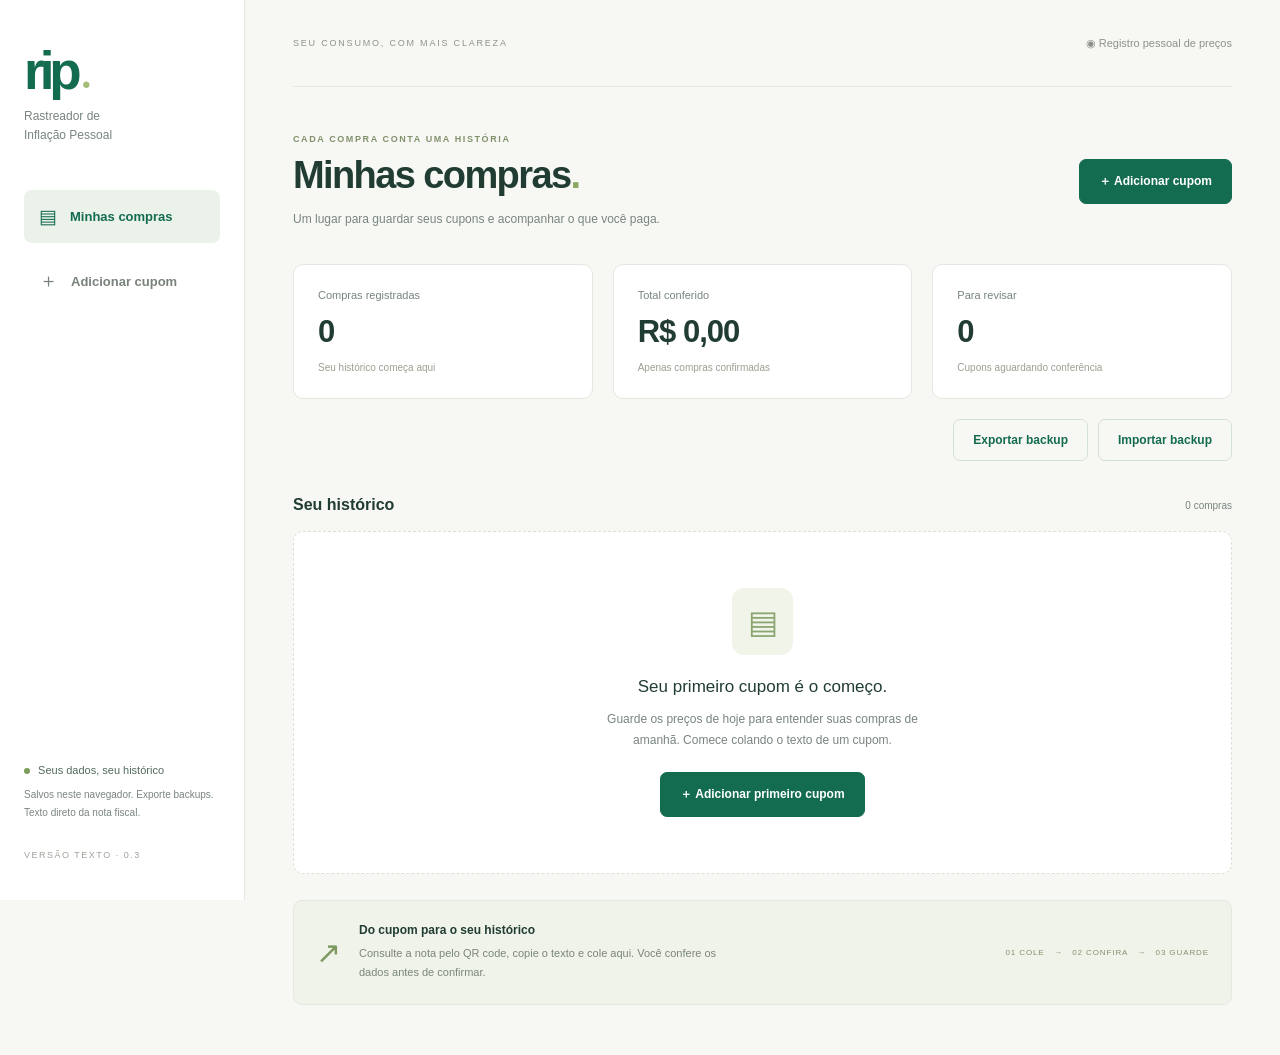
==== commit ef6b3abf: "Replace image OCR workflow with pasted NFC-e text" ====
--- a/RIP.html
+++ b/RIP.html
@@ -1,48 +1,46 @@
 <!doctype html>
-<html lang="pt-BR"><head><meta charset="utf-8"><meta name="viewport" content="width=device-width,initial-scale=1"><meta name="theme-color" content="#136b50"><title>RIP 0.2 · Rastreador de Inflação Pessoal</title><style>:root{--green:#136b50;--ink:#203c33;--muted:#79857e;--line:#e3e8e1;--bg:#f7f8f4}*{box-sizing:border-box}body{margin:0;background:var(--bg);color:var(--ink);font:14px 'DM Sans',Arial,sans-serif}button,input{font:inherit}button,a,label.drop{ -webkit-tap-highlight-color:transparent}button{cursor:pointer}button:disabled{opacity:.5;cursor:wait}aside{position:fixed;inset:0 auto 0 0;width:245px;background:#fff;border-right:1px solid var(--line);padding:40px 24px;display:flex;flex-direction:column}.brand{font:800 53px 'Manrope',sans-serif;text-decoration:none;color:var(--green);letter-spacing:-5px}.brand span{font-size:15px;letter-spacing:0;margin-left:5px;color:#a4be78}.brand-sub{font-size:12px;color:var(--muted);line-height:1.6;margin:6px 0 45px}nav{display:grid;gap:10px}.nav{border:0;background:transparent;color:#78827b;text-align:left;padding:15px;border-radius:8px;font-size:19px;display:flex;align-items:center;gap:13px}.nav span{font-size:13px;font-weight:600}.nav.active{background:#eaf2e9;color:var(--green)}.sidebar-bottom{margin-top:auto;font-size:11px;color:#526b5c}.sidebar-bottom p{font-size:10px;line-height:1.8;color:var(--muted)}.sidebar-bottom small{display:block;margin-top:28px;font-size:9px;letter-spacing:1.5px;color:#9ba397}.private-dot{display:inline-block;width:6px;height:6px;background:#7b9e58;border-radius:50%;margin-right:5px}main{margin-left:245px;padding:0 48px 50px;max-width:1650px}header{height:87px;border-bottom:1px solid var(--line);display:flex;justify-content:space-between;align-items:center;color:#8b9388;font-size:9px;letter-spacing:1.8px}.header-right{letter-spacing:0;font-size:11px}.heading{display:flex;justify-content:space-between;align-items:center;gap:25px;margin:47px 0 35px}.eyebrow{font-size:9px;font-weight:700;letter-spacing:1.6px;color:#81916c}h1{font-family:'Manrope',sans-serif;font-weight:600;font-size:38px;letter-spacing:-1.6px;margin:10px 0 12px}h1 span{color:#8ba762}p{line-height:1.7}.heading p{color:var(--muted);font-size:12px;margin:0}.primary,.secondary{padding:13px 19px;border:1px solid var(--green);border-radius:7px;background:var(--green);color:white;font-weight:600;font-size:12px}.secondary{color:var(--green);background:transparent;border-color:#d4dfd5}.primary:hover{background:#0d543e}.full{width:100%;margin-top:12px}.stats{display:grid;grid-template-columns:repeat(3,1fr);gap:20px}.stats article{border:1px solid var(--line);background:#fff;border-radius:10px;padding:24px}.stats article span{display:block;color:#78857c;font-size:11px}.stats strong{display:block;font-family:Manrope,sans-serif;font-size:31px;font-weight:600;letter-spacing:-1px;margin:13px 0 8px}.stats small{color:#99a092;font-size:10px}.section-title{display:flex;justify-content:space-between;align-items:center;margin:35px 0 17px}h2{font:600 16px Manrope,sans-serif;margin:0}.section-title span,.card-title>span{font-size:10px;color:var(--muted)}.empty{background:#fff;border:1px dashed #d9e1d4;border-radius:10px;text-align:center;padding:56px 20px}.empty-icon{width:61px;height:67px;border-radius:12px;background:#f0f4e9;margin:0 auto 22px;display:grid;place-items:center;font-size:32px;color:#8ba570}.empty h3{font-size:17px;font-weight:500;margin:0}.empty p{font-size:12px;color:var(--muted);margin:12px auto 22px;max-width:330px}.how{margin-top:26px;border:1px solid var(--line);border-radius:9px;display:flex;gap:18px;align-items:center;padding:22px;background:#f0f3e9}.step-icon{color:#7d9860;font-size:30px}.how h3{font-size:12px;margin:0}.how p{font-size:11px;color:var(--muted);max-width:370px;margin:7px 0 0}.how>span{margin-left:auto;font-size:8px;letter-spacing:.9px;color:#82916e;white-space:nowrap}.back{margin-top:22px;background:none;border:0;padding:0;color:var(--muted);font-size:12px}#editorView .heading{margin-top:23px}.badge{font-size:10px;border-radius:20px;padding:7px 12px;background:#f5eedc;color:#9a7934}.badge.confirmed{color:var(--green);background:#e7f2e7}.workflow{display:flex;align-items:center;gap:15px;font-size:11px;color:#99a292;margin:0 0 25px}.workflow .selected{color:var(--green);font-weight:600}.workflow i{height:1px;width:40px;background:var(--line)}.editor-grid{display:grid;grid-template-columns:minmax(0,1fr) 290px;gap:24px}.card{padding:23px;background:#fff;border:1px solid var(--line);border-radius:10px;margin-bottom:20px}.card-title{display:flex;align-items:center;justify-content:space-between;gap:10px;margin-bottom:18px}.drop{position:relative;display:flex;flex-direction:column;align-items:center;text-align:center;padding:27px 15px;border:1px dashed #c8d8c3;background:#f9fbf5;border-radius:8px;cursor:pointer;gap:9px}.drop input{position:absolute;width:100%;height:100%;inset:0;opacity:0;cursor:pointer}.upload-icon{font-size:26px;color:#6c8d5d}.drop strong{font-size:12px}.drop span:not(.upload-icon),.drop small{font-size:10px;color:var(--muted)}.hint{font-size:10px;color:var(--muted);line-height:1.8}.images{display:flex;flex-wrap:wrap;gap:10px}.thumb{width:112px;border:1px solid var(--line);border-radius:7px;padding:6px}.thumb img{height:100px;object-fit:cover;object-position:top;width:100%;cursor:zoom-in}.thumb small{display:block;overflow:hidden;text-overflow:ellipsis;white-space:nowrap;font-size:9px;margin:5px 0}.thumb button{background:white;border:1px solid var(--line);border-radius:4px;font-size:10px;padding:3px 5px}.thumb-controls{display:flex;justify-content:space-between}.fields{display:grid;grid-template-columns:1fr 1fr;gap:14px;margin-top:20px}.wide{grid-column:1/-1}label{display:block;font-size:11px;color:#586b5e}label small{color:var(--muted)}input{width:100%;padding:10px;border:1px solid #dce3d9;border-radius:5px;background:white;color:var(--ink);margin-top:7px;min-width:0}input:focus{outline:2px solid #b3cf9b;outline-offset:1px}.text-button{background:none;border:0;color:var(--green);padding:0;font-size:11px}.summary .eyebrow{font-size:8px}.summary h2{margin:13px 0 25px;font-size:20px;letter-spacing:-.6px}.summary-row{display:flex;justify-content:space-between;font-size:12px;margin:20px 0}.summary label{margin-top:15px}.calculated{border-top:1px solid var(--line);padding-top:20px}.difference{padding:15px 12px;background:#f3f4ef;font-size:12px;border-radius:6px;margin-top:18px}.difference.good{background:#e9f3e6;color:#276b3c}.difference.bad{background:#fff0e9;color:#a34c27}.check{display:flex;align-items:flex-start;gap:9px;line-height:1.7}.check input{width:auto;margin-top:4px;accent-color:var(--green)}.privacy{display:flex;gap:12px;padding:4px 15px;color:#7f8f77}.privacy>span{font-size:25px}.privacy strong{font-size:11px}.privacy p{font-size:10px}.item{padding:16px 0;border-bottom:1px solid var(--line)}.item-top{display:flex;gap:9px;align-items:center}.item-top input{flex:1;font-weight:600}.item-fields{display:grid;grid-template-columns:repeat(3,1fr);gap:9px;margin-top:10px}.item-fields input{font-size:12px;padding:8px}.item-source{font-size:10px;color:var(--muted);margin-top:10px;display:flex;justify-content:space-between;align-items:center}.item-warning{font-size:10px;color:#a46b27;margin:8px 0}.remove{border:0;background:none;color:#a66b57;padding:7px;font-size:15px}.purchase{padding:21px;background:white;border:1px solid var(--line);border-radius:8px;display:flex;align-items:center;gap:17px;margin-bottom:10px;width:100%;text-align:left;color:var(--ink)}.purchase .receipt-icon{background:#eff4e9;padding:14px;border-radius:8px;font-size:21px}.purchase h3{margin:0 0 7px;font-size:14px}.purchase p{margin:0;color:var(--muted);font-size:11px}.purchase .amount{margin-left:auto;font-weight:600}.purchase .badge{margin-left:10px}details{margin-top:18px;font-size:11px;color:var(--muted)}pre{white-space:pre-wrap;font:11px monospace;max-height:260px;overflow:auto;color:#415748}#notice{position:sticky;top:10px;z-index:5;padding:14px 20px;background:#e3efdf;border:1px solid #b9d2ae;border-radius:8px;margin-top:15px;font-size:12px}#notice.error{background:#fff0e9;border-color:#e9c5b6;color:#8b422b}dialog{border:0;border-radius:12px;max-width:90vw;max-height:95vh;padding:18px}dialog::backdrop{background:#16382ec7}dialog img{display:block;max-width:100%;margin-top:12px}button:focus-visible,a:focus-visible{outline:3px solid #94b46c;outline-offset:3px}[hidden]{display:none!important}@media(min-width:1400px){main{padding-left:65px;padding-right:65px}}@media(max-width:1100px){aside{width:195px}main{margin-left:195px;padding:0 25px 35px}.editor-grid{grid-template-columns:minmax(0,1fr) 260px;gap:15px}.card{padding:17px}.how>span{display:none}.heading{align-items:flex-start}h1{font-size:32px}}@media(max-width:800px){aside{position:static;width:100%;height:70px;flex-direction:row;align-items:center;padding:12px 20px;border-bottom:1px solid var(--line)}.brand{font-size:36px}.brand-sub,.sidebar-bottom{display:none}nav{margin-left:auto;display:flex;gap:4px}.nav{padding:10px;font-size:16px}.nav span{font-size:11px}main{margin:0;padding:0 18px 30px}header{height:50px;font-size:8px}.header-right{display:none}.heading{margin:30px 0 25px;flex-wrap:wrap;gap:17px}h1{font-size:31px}.heading p{font-size:12px}.stats{gap:8px}.stats article{padding:16px 10px}.stats strong{font-size:22px}.stats article span{font-size:10px}.stats small{font-size:9px}.editor-grid{grid-template-columns:1fr}.right-col{display:flex;flex-direction:column}.summary{order:0}.privacy{order:1}.purchase{padding:13px;gap:10px;flex-wrap:wrap}.purchase .badge{margin-left:0}.purchase .amount{font-size:12px}.how{padding:18px}.fields{grid-template-columns:1fr}.wide{grid-column:auto}.item-fields{grid-template-columns:repeat(3,1fr)}.workflow{font-size:10px;gap:8px}.workflow i{width:18px}.empty{padding:40px 16px}}
+<html lang="pt-BR"><head><meta charset="utf-8"><meta name="viewport" content="width=device-width,initial-scale=1"><meta name="theme-color" content="#136b50"><title>RIP 0.3 · Rastreador de Inflação Pessoal</title><style>:root{--green:#136b50;--ink:#203c33;--muted:#79857e;--line:#e3e8e1;--bg:#f7f8f4}*{box-sizing:border-box}body{margin:0;background:var(--bg);color:var(--ink);font:14px 'DM Sans',Arial,sans-serif}button,input{font:inherit}button,a,label.drop{ -webkit-tap-highlight-color:transparent}button{cursor:pointer}button:disabled{opacity:.5;cursor:wait}aside{position:fixed;inset:0 auto 0 0;width:245px;background:#fff;border-right:1px solid var(--line);padding:40px 24px;display:flex;flex-direction:column}.brand{font:800 53px 'Manrope',sans-serif;text-decoration:none;color:var(--green);letter-spacing:-5px}.brand span{font-size:15px;letter-spacing:0;margin-left:5px;color:#a4be78}.brand-sub{font-size:12px;color:var(--muted);line-height:1.6;margin:6px 0 45px}nav{display:grid;gap:10px}.nav{border:0;background:transparent;color:#78827b;text-align:left;padding:15px;border-radius:8px;font-size:19px;display:flex;align-items:center;gap:13px}.nav span{font-size:13px;font-weight:600}.nav.active{background:#eaf2e9;color:var(--green)}.sidebar-bottom{margin-top:auto;font-size:11px;color:#526b5c}.sidebar-bottom p{font-size:10px;line-height:1.8;color:var(--muted)}.sidebar-bottom small{display:block;margin-top:28px;font-size:9px;letter-spacing:1.5px;color:#9ba397}.private-dot{display:inline-block;width:6px;height:6px;background:#7b9e58;border-radius:50%;margin-right:5px}main{margin-left:245px;padding:0 48px 50px;max-width:1650px}header{height:87px;border-bottom:1px solid var(--line);display:flex;justify-content:space-between;align-items:center;color:#8b9388;font-size:9px;letter-spacing:1.8px}.header-right{letter-spacing:0;font-size:11px}.heading{display:flex;justify-content:space-between;align-items:center;gap:25px;margin:47px 0 35px}.eyebrow{font-size:9px;font-weight:700;letter-spacing:1.6px;color:#81916c}h1{font-family:'Manrope',sans-serif;font-weight:600;font-size:38px;letter-spacing:-1.6px;margin:10px 0 12px}h1 span{color:#8ba762}p{line-height:1.7}.heading p{color:var(--muted);font-size:12px;margin:0}.primary,.secondary{padding:13px 19px;border:1px solid var(--green);border-radius:7px;background:var(--green);color:white;font-weight:600;font-size:12px}.secondary{color:var(--green);background:transparent;border-color:#d4dfd5}.primary:hover{background:#0d543e}.full{width:100%;margin-top:12px}.stats{display:grid;grid-template-columns:repeat(3,1fr);gap:20px}.stats article{border:1px solid var(--line);background:#fff;border-radius:10px;padding:24px}.stats article span{display:block;color:#78857c;font-size:11px}.stats strong{display:block;font-family:Manrope,sans-serif;font-size:31px;font-weight:600;letter-spacing:-1px;margin:13px 0 8px}.stats small{color:#99a092;font-size:10px}.section-title{display:flex;justify-content:space-between;align-items:center;margin:35px 0 17px}h2{font:600 16px Manrope,sans-serif;margin:0}.section-title span,.card-title>span{font-size:10px;color:var(--muted)}.empty{background:#fff;border:1px dashed #d9e1d4;border-radius:10px;text-align:center;padding:56px 20px}.empty-icon{width:61px;height:67px;border-radius:12px;background:#f0f4e9;margin:0 auto 22px;display:grid;place-items:center;font-size:32px;color:#8ba570}.empty h3{font-size:17px;font-weight:500;margin:0}.empty p{font-size:12px;color:var(--muted);margin:12px auto 22px;max-width:330px}.how{margin-top:26px;border:1px solid var(--line);border-radius:9px;display:flex;gap:18px;align-items:center;padding:22px;background:#f0f3e9}.step-icon{color:#7d9860;font-size:30px}.how h3{font-size:12px;margin:0}.how p{font-size:11px;color:var(--muted);max-width:370px;margin:7px 0 0}.how>span{margin-left:auto;font-size:8px;letter-spacing:.9px;color:#82916e;white-space:nowrap}.back{margin-top:22px;background:none;border:0;padding:0;color:var(--muted);font-size:12px}#editorView .heading{margin-top:23px}.badge{font-size:10px;border-radius:20px;padding:7px 12px;background:#f5eedc;color:#9a7934}.badge.confirmed{color:var(--green);background:#e7f2e7}.workflow{display:flex;align-items:center;gap:15px;font-size:11px;color:#99a292;margin:0 0 25px}.workflow .selected{color:var(--green);font-weight:600}.workflow i{height:1px;width:40px;background:var(--line)}.editor-grid{display:grid;grid-template-columns:minmax(0,1fr) 290px;gap:24px}.card{padding:23px;background:#fff;border:1px solid var(--line);border-radius:10px;margin-bottom:20px}.card-title{display:flex;align-items:center;justify-content:space-between;gap:10px;margin-bottom:18px}.drop{position:relative;display:flex;flex-direction:column;align-items:center;text-align:center;padding:27px 15px;border:1px dashed #c8d8c3;background:#f9fbf5;border-radius:8px;cursor:pointer;gap:9px}.drop input{position:absolute;width:100%;height:100%;inset:0;opacity:0;cursor:pointer}.upload-icon{font-size:26px;color:#6c8d5d}.drop strong{font-size:12px}.drop span:not(.upload-icon),.drop small{font-size:10px;color:var(--muted)}.hint{font-size:10px;color:var(--muted);line-height:1.8}.images{display:flex;flex-wrap:wrap;gap:10px}.thumb{width:112px;border:1px solid var(--line);border-radius:7px;padding:6px}.thumb img{height:100px;object-fit:cover;object-position:top;width:100%;cursor:zoom-in}.thumb small{display:block;overflow:hidden;text-overflow:ellipsis;white-space:nowrap;font-size:9px;margin:5px 0}.thumb button{background:white;border:1px solid var(--line);border-radius:4px;font-size:10px;padding:3px 5px}.thumb-controls{display:flex;justify-content:space-between}.fields{display:grid;grid-template-columns:1fr 1fr;gap:14px;margin-top:20px}.wide{grid-column:1/-1}label{display:block;font-size:11px;color:#586b5e}label small{color:var(--muted)}input{width:100%;padding:10px;border:1px solid #dce3d9;border-radius:5px;background:white;color:var(--ink);margin-top:7px;min-width:0}input:focus{outline:2px solid #b3cf9b;outline-offset:1px}.text-button{background:none;border:0;color:var(--green);padding:0;font-size:11px}.summary .eyebrow{font-size:8px}.summary h2{margin:13px 0 25px;font-size:20px;letter-spacing:-.6px}.summary-row{display:flex;justify-content:space-between;font-size:12px;margin:20px 0}.summary label{margin-top:15px}.calculated{border-top:1px solid var(--line);padding-top:20px}.difference{padding:15px 12px;background:#f3f4ef;font-size:12px;border-radius:6px;margin-top:18px}.difference.good{background:#e9f3e6;color:#276b3c}.difference.bad{background:#fff0e9;color:#a34c27}.check{display:flex;align-items:flex-start;gap:9px;line-height:1.7}.check input{width:auto;margin-top:4px;accent-color:var(--green)}.privacy{display:flex;gap:12px;padding:4px 15px;color:#7f8f77}.privacy>span{font-size:25px}.privacy strong{font-size:11px}.privacy p{font-size:10px}.item{padding:16px 0;border-bottom:1px solid var(--line)}.item-top{display:flex;gap:9px;align-items:center}.item-top input{flex:1;font-weight:600}.item-fields{display:grid;grid-template-columns:repeat(3,1fr);gap:9px;margin-top:10px}.item-fields input{font-size:12px;padding:8px}.item-source{font-size:10px;color:var(--muted);margin-top:10px;display:flex;justify-content:space-between;align-items:center}.item-warning{font-size:10px;color:#a46b27;margin:8px 0}.remove{border:0;background:none;color:#a66b57;padding:7px;font-size:15px}.purchase{padding:21px;background:white;border:1px solid var(--line);border-radius:8px;display:flex;align-items:center;gap:17px;margin-bottom:10px;width:100%;text-align:left;color:var(--ink)}.purchase .receipt-icon{background:#eff4e9;padding:14px;border-radius:8px;font-size:21px}.purchase h3{margin:0 0 7px;font-size:14px}.purchase p{margin:0;color:var(--muted);font-size:11px}.purchase .amount{margin-left:auto;font-weight:600}.purchase .badge{margin-left:10px}details{margin-top:18px;font-size:11px;color:var(--muted)}pre{white-space:pre-wrap;font:11px monospace;max-height:260px;overflow:auto;color:#415748}#notice{position:sticky;top:10px;z-index:5;padding:14px 20px;background:#e3efdf;border:1px solid #b9d2ae;border-radius:8px;margin-top:15px;font-size:12px}#notice.error{background:#fff0e9;border-color:#e9c5b6;color:#8b422b}dialog{border:0;border-radius:12px;max-width:90vw;max-height:95vh;padding:18px}dialog::backdrop{background:#16382ec7}dialog img{display:block;max-width:100%;margin-top:12px}button:focus-visible,a:focus-visible{outline:3px solid #94b46c;outline-offset:3px}[hidden]{display:none!important}@media(min-width:1400px){main{padding-left:65px;padding-right:65px}}@media(max-width:1100px){aside{width:195px}main{margin-left:195px;padding:0 25px 35px}.editor-grid{grid-template-columns:minmax(0,1fr) 260px;gap:15px}.card{padding:17px}.how>span{display:none}.heading{align-items:flex-start}h1{font-size:32px}}@media(max-width:800px){aside{position:static;width:100%;height:70px;flex-direction:row;align-items:center;padding:12px 20px;border-bottom:1px solid var(--line)}.brand{font-size:36px}.brand-sub,.sidebar-bottom{display:none}nav{margin-left:auto;display:flex;gap:4px}.nav{padding:10px;font-size:16px}.nav span{font-size:11px}main{margin:0;padding:0 18px 30px}header{height:50px;font-size:8px}.header-right{display:none}.heading{margin:30px 0 25px;flex-wrap:wrap;gap:17px}h1{font-size:31px}.heading p{font-size:12px}.stats{gap:8px}.stats article{padding:16px 10px}.stats strong{font-size:22px}.stats article span{font-size:10px}.stats small{font-size:9px}.editor-grid{grid-template-columns:1fr}.right-col{display:flex;flex-direction:column}.summary{order:0}.privacy{order:1}.purchase{padding:13px;gap:10px;flex-wrap:wrap}.purchase .badge{margin-left:0}.purchase .amount{font-size:12px}.how{padding:18px}.fields{grid-template-columns:1fr}.wide{grid-column:auto}.item-fields{grid-template-columns:repeat(3,1fr)}.workflow{font-size:10px;gap:8px}.workflow i{width:18px}.empty{padding:40px 16px}}
 
 .right-col{align-self:start;position:sticky;top:20px}#liveTotals{display:none}@media(max-width:800px){.right-col{position:static}#editorView{padding-bottom:65px}#liveTotals{display:block;position:fixed;bottom:0;left:0;right:0;width:100%;z-index:4;border:0;border-top:1px solid #cfddcb;background:#eaf2e6;color:#205c42;padding:18px 12px;font-size:12px;font-weight:600;box-shadow:0 -4px 20px #243c3310}}
 
 textarea{width:100%;margin-top:8px;padding:12px;border:1px solid #dce3d9;border-radius:6px;font:12px/1.6 monospace;color:var(--ink);resize:vertical}.ocr-actions{display:flex;gap:18px;align-items:center;margin-top:12px;flex-wrap:wrap}.reconstruction-summary{padding:15px;border:1px solid #d4e1cd;border-radius:7px;background:#f2f7ed;margin-top:18px;font-size:12px}.reconstruction-summary p{font-size:11px;margin:8px 0 0}
+
+#receiptText{font:13px/1.7 monospace;min-height:250px}.backup-actions{display:flex;justify-content:flex-end;gap:10px;flex-wrap:wrap;margin-top:20px}.backup-actions label{display:inline-block;margin:0}.legacy-note{font-size:11px;color:var(--muted)}
 </style></head>
-<body><aside><a class="brand" href="#">rip<span>●</span></a><p class="brand-sub">Rastreador de<br>Inflação Pessoal</p><nav><button class="nav active" id="navPurchases">▤ <span>Minhas compras</span></button><button class="nav" id="navNew">＋ <span>Adicionar cupom</span></button></nav><div class="sidebar-bottom"><button class="secondary full" id="exportBackup">Exportar backup</button><label class="secondary full" style="text-align:center;cursor:pointer">Importar backup<input type="file" id="importBackup" accept="application/json,.json" hidden></label><p>Use sempre o mesmo navegador e arquivo. Limpar os dados do navegador pode apagar o histórico. O HTML sozinho não contém suas compras.</p><span class="private-dot"></span> Seus dados, seu histórico<p>Salvos neste navegador. Exporte backups.<br>Sem serviços externos de OCR.</p><small>VERSÃO DESKTOP · HTML 0.2</small></div></aside>
-<main><header><span>SEU CONSUMO, COM MAIS CLAREZA</span><span class="header-right">◉ Registro pessoal de preços</span></header><div id="notice" role="status" hidden></div><section id="listView"><div class="heading"><div><div class="eyebrow">CADA COMPRA CONTA UMA HISTÓRIA</div><h1>Minhas compras<span>.</span></h1><p>Um lugar para guardar seus cupons e acompanhar o que você paga.</p></div><button class="primary" id="newPurchase">＋ Adicionar cupom</button></div><div class="stats"><article><span>Compras registradas</span><strong id="count">0</strong><small>Seu histórico começa aqui</small></article><article><span>Total conferido</span><strong id="sum">R$ 0,00</strong><small>Apenas compras confirmadas</small></article><article><span>Para revisar</span><strong id="pending">0</strong><small>Cupons aguardando conferência</small></article></div><div class="section-title"><h2>Seu histórico</h2><span id="historyCount">Todas as compras</span></div><div id="purchaseList"></div><div class="how"><div class="step-icon">↗</div><div><h3>Do cupom para o seu histórico</h3><p>Consulte a nota pelo QR code, faça capturas da tela e adicione aqui. Você confere os dados antes de confirmar.</p></div><span>01 CAPTURE &nbsp; → &nbsp; 02 CONFIRA &nbsp; → &nbsp; 03 GUARDE</span></div></section>
-<section id="editorView" hidden><button class="back" id="back">← Minhas compras</button><div class="heading"><div><div class="eyebrow">CONSTRUA SEU HISTÓRICO</div><h1 id="editorTitle">Adicionar cupom<span>.</span></h1><p>Adicione todas as capturas antes de começar. Depois, confira cada detalhe.</p></div><span class="badge" id="stateBadge">Rascunho</span></div><div class="workflow"><span class="selected">1. Capturas</span><i></i><span>2. Extração e revisão</span><i></i><span>3. Confirmação</span></div><div class="editor-grid"><div><article class="card"><div class="card-title"><h2>Capturas do cupom</h2><span id="imageCount">0 imagens</span></div><label class="drop" id="drop"><input id="files" type="file" accept="image/png,image/jpeg,image/webp" multiple><span class="upload-icon">↑</span><strong>Selecione as capturas de tela</strong><span>ou arraste os arquivos para cá</span><small>PNG, JPG ou WebP · até 15 MB por imagem</small></label><p class="hint">ⓘ Em cupons longos, repita algumas linhas entre capturas e inclua a tela com o total.</p><div id="images" class="images"></div><button class="primary full" id="process">Extrair dados das imagens →</button><p id="progress" class="hint" aria-live="polite"></p></article><article class="card"><h2>Identificação da compra</h2><p class="hint">Nome e CNPJ são preenchidos pelo cabeçalho quando reconhecidos. Confira os dados e informe a data.</p><div class="fields"><label class="wide">Estabelecimento<input id="store" placeholder="Ex.: Supermercado do bairro"></label><label>CNPJ do estabelecimento <small>(opcional)</small><input id="cnpj" inputmode="numeric" placeholder="00.000.000/0000-00"></label><label>Data da compra<input id="date" type="date"></label><label>Chave fiscal <small>(opcional)</small><input id="key" inputmode="numeric" placeholder="44 dígitos"></label></div></article><article class="card"><div class="card-title"><h2>Itens para conferir</h2><button class="text-button" id="addItem">＋ Adicionar item</button></div><p class="hint">A extração é uma sugestão. Confira descrições, quantidades, unidades, descontos e valores nas imagens.</p><div id="reconstructionSummary" class="reconstruction-summary" hidden></div><div id="items"></div><div id="ocrTexts"></div></article></div><div class="right-col"><article class="card summary"><span class="eyebrow">CONFERÊNCIA DO CUPOM</span><h2>Os números fecham?</h2><div class="summary-row"><span>Soma dos itens</span><strong id="subtotal">R$ 0,00</strong></div><label>Desconto geral (R$)<input id="discount" inputmode="decimal" value="0,00"></label><label>Acréscimos gerais (R$)<input id="extra" inputmode="decimal" value="0,00"></label><div class="summary-row calculated"><span>Total calculado</span><strong id="calculated">R$ 0,00</strong></div><label>Total informado no cupom (R$)<input id="receiptTotal" inputmode="decimal" placeholder="Digite o total da nota"></label><div class="difference" id="difference">Informe o total para conferir</div><p class="hint">O total precisa coincidir. Mesmo assim, revise os itens: erros podem se compensar.</p><label class="check"><input id="reviewed" type="checkbox"><span>Conferi todos os itens, possíveis repetições e o total com o cupom.</span></label><button class="primary full" id="confirm">Confirmar compra</button><button class="secondary full" id="save">Salvar rascunho</button><p class="hint">Rascunhos podem ser retomados a qualquer momento.</p></article><div class="privacy"><span>◇</span><div><strong>OCR local no navegador</strong><p>As imagens são processadas neste computador. O OCR baixa componentes gratuitos da internet, sem enviar seus cupons.</p></div></div></div></div></section></main><dialog id="imageDialog"><button id="closeImage" class="secondary">Fechar imagem ×</button><img id="fullImage" alt="Captura original do cupom"></dialog><script>/* Parser de cupons: preserva valores observados, nunca inventa um total para fechar a conta. */
+<body><aside><a class="brand" href="#">rip<span>●</span></a><p class="brand-sub">Rastreador de<br>Inflação Pessoal</p><nav><button class="nav active" id="navPurchases">▤ <span>Minhas compras</span></button><button class="nav" id="navNew">＋ <span>Adicionar cupom</span></button></nav><div class="sidebar-bottom"><span class="private-dot"></span> Seus dados, seu histórico<p>Salvos neste navegador. Exporte backups.<br>Texto direto da nota fiscal.</p><small>VERSÃO TEXTO · 0.3</small></div></aside>
+<main><header><span>SEU CONSUMO, COM MAIS CLAREZA</span><span class="header-right">◉ Registro pessoal de preços</span></header><div id="notice" role="status" hidden></div><section id="listView"><div class="heading"><div><div class="eyebrow">CADA COMPRA CONTA UMA HISTÓRIA</div><h1>Minhas compras<span>.</span></h1><p>Um lugar para guardar seus cupons e acompanhar o que você paga.</p></div><button class="primary" id="newPurchase">＋ Adicionar cupom</button></div><div class="stats"><article><span>Compras registradas</span><strong id="count">0</strong><small>Seu histórico começa aqui</small></article><article><span>Total conferido</span><strong id="sum">R$ 0,00</strong><small>Apenas compras confirmadas</small></article><article><span>Para revisar</span><strong id="pending">0</strong><small>Cupons aguardando conferência</small></article></div><div class="backup-actions"><button class="secondary" id="exportBackup">Exportar backup</button><label class="secondary" style="cursor:pointer">Importar backup<input type="file" id="importBackup" accept="application/json,.json" hidden></label></div><div class="section-title"><h2>Seu histórico</h2><span id="historyCount">Todas as compras</span></div><div id="purchaseList"></div><div class="how"><div class="step-icon">↗</div><div><h3>Do cupom para o seu histórico</h3><p>Consulte a nota pelo QR code, copie o texto e cole aqui. Você confere os dados antes de confirmar.</p></div><span>01 COLE &nbsp; → &nbsp; 02 CONFIRA &nbsp; → &nbsp; 03 GUARDE</span></div></section>
+<section id="editorView" hidden><button class="back" id="back">← Minhas compras</button><div class="heading"><div><div class="eyebrow">CONSTRUA SEU HISTÓRICO</div><h1 id="editorTitle">Adicionar cupom<span>.</span></h1><p>Cole o texto da nota, interprete os itens e confira os valores.</p></div><span class="badge" id="stateBadge">Rascunho</span></div><div class="workflow"><span class="selected">1. Texto do cupom</span><i></i><span>2. Revisão</span><i></i><span>3. Confirmação</span></div><div class="editor-grid"><div><article class="card"><div class="card-title"><h2>Texto do cupom</h2><span>Copiar → colar → conferir</span></div><p class="hint">Na consulta da NFC-e, copie desde o nome do estabelecimento até o valor total. Cole abaixo, incluindo todos os produtos.</p><label for="receiptText">Conteúdo copiado da nota</label><textarea id="receiptText" rows="13" maxlength="500000" spellcheck="false" placeholder="Cole aqui o nome do estabelecimento, CNPJ, produtos, quantidades, unidades, preços e total…"></textarea><button class="primary full" id="process">Interpretar texto →</button><p class="hint">Sem imagens nem reconhecimento óptico. As unidades continuam sendo normalizadas (por exemplo, KG9 → KG e UND8 → UN).</p><p id="legacyNotice" class="hint" hidden>Esta compra veio de uma versão anterior. Os registros e anexos antigos foram preservados; não é necessário colar texto para manter a compra.</p></article><article class="card"><h2>Identificação da compra</h2><p class="hint">Nome e CNPJ são preenchidos a partir do texto do cabeçalho. Confira os dados e informe a data.</p><div class="fields"><label class="wide">Estabelecimento<input id="store" placeholder="Ex.: Supermercado do bairro"></label><label>CNPJ do estabelecimento <small>(opcional)</small><input id="cnpj" inputmode="numeric" placeholder="00.000.000/0000-00"></label><label>Data da compra<input id="date" type="date"></label><label>Chave fiscal <small>(opcional)</small><input id="key" inputmode="numeric" placeholder="44 dígitos"></label></div></article><article class="card"><div class="card-title"><h2>Itens para conferir</h2><button class="text-button" id="addItem">＋ Adicionar item</button></div><p class="hint">Confira descrições, quantidades, unidades, descontos e valores com o texto da nota.</p><div id="reconstructionSummary" class="reconstruction-summary" hidden></div><div id="items"></div></article></div><div class="right-col"><article class="card summary"><span class="eyebrow">CONFERÊNCIA DO CUPOM</span><h2>Os números fecham?</h2><div class="summary-row"><span>Soma dos itens</span><strong id="subtotal">R$ 0,00</strong></div><label>Desconto geral (R$)<input id="discount" inputmode="decimal" value="0,00"></label><label>Acréscimos gerais (R$)<input id="extra" inputmode="decimal" value="0,00"></label><div class="summary-row calculated"><span>Total calculado</span><strong id="calculated">R$ 0,00</strong></div><label>Total informado no cupom (R$)<input id="receiptTotal" inputmode="decimal" placeholder="Digite o total da nota"></label><div class="difference" id="difference">Informe o total para conferir</div><p class="hint">O total precisa coincidir. Mesmo assim, revise os itens: erros podem se compensar.</p><label class="check"><input id="reviewed" type="checkbox"><span>Conferi todos os itens, possíveis repetições e o total com o cupom.</span></label><button class="primary full" id="confirm">Confirmar compra</button><button class="secondary full" id="save">Salvar rascunho</button><p class="hint">Rascunhos podem ser retomados a qualquer momento.</p></article><div class="privacy"><span>◇</span><div><strong>Direto do texto da nota</strong><p>O texto original fica vinculado à compra para conferência.</p></div></div></div></div></section></main><script>/* Parser de cupons: preserva valores observados, nunca inventa um total para fechar a conta. */
 (function(root){
   const money = /(?<![\d.,/])\d+(?:\.\d{3})*[,.]\d{1,2}(?![\d.,/])/g;
   const quantity = /\b(?:Qtde|Qtd|Qide|Qlde|Otde)\s*[.:;]*\s*(\d+(?:[.,]\d+)?)\b/i;
   const code = /[([]?\s*C[oó0]d(?:igo)?\s*[.:;]\s*([^\s)\]]+)\s*[)\]]?/i;
   // O rótulo pode vir colado à unidade (ex.: UND9VI. Unit.).
   // Sem separador decimal, 759 não é transformado em 7,59 nem aceito como R$ 759.
-  const price = /V[lI1!][.,]?\s*Unit[.,]?\s*[:;]?\s*(\d+(?:\.\d{3})*[,.]\d{1,4})(?![\d.,/])/i;
-  const totalLabel = /\bV[lI1!][.,]?\s*Total\s*[:;]?/ig;
-  // uCom pode ser um código comercial, não apenas UN/KG. Preserve o que foi lido.
-  const unit = /\bUN\s*[:;]\s*([A-Z0-9./%-]{1,6}?)(?=\s*V[lI1!][.,]?\s*Unit|\s|$)/i;
+  const price = /V[lI1!]{1,2}[.,]?\s*Unit[.,]?\s*[:;]?\s*(\d+(?:\.\d{3})*[,.]\d{1,4})(?![\d.,/])/i;
+  const totalLabel = /\bV[lI1!]{1,2}[.,]?\s*Total\s*[:;]?/ig;
+  const unit = /\bUN\s*[:;]\s*([A-Z0-9./%-]{1,16}?)(?=\s*V[lI1!]{1,2}[.,]?\s*Unit|\s|$)/i;
+  const unitAliases={
+    UN:'UN',UND:'UN',UNID:'UN',UNIDADE:'UN',UNIDADES:'UN',
+    KG:'KG',KGS:'KG',QUILO:'KG',QUILOS:'KG',G:'G',GR:'G',GRAMA:'G',MG:'MG',
+    L:'L',LT:'L',LTS:'L',LITRO:'L',LITROS:'L',ML:'ML',
+    PCT:'PCT',PCTE:'PCT',PAC:'PCT',PACOTE:'PCT',CX:'CX',CAIXA:'CX',FD:'FD',FARDO:'FD',
+    BDJ:'BDJ',BANDEJA:'BDJ',FRC:'FRC',FR:'FRC',FRASCO:'FRC',
+    PC:'PC',PCS:'PC',PAR:'PAR',DZ:'DZ',DUZIA:'DZ',SC:'SC',SACO:'SC',
+    RL:'RL',ROLO:'RL',M:'M',M2:'M2',M3:'M3',CM:'CM',MM:'MM',GAL:'GAL'
+  };
+  function normalizeUnit(value){
+    const raw=String(value||'').trim(),key=raw.toUpperCase().replace(/\.$/,'');
+    // Primeiro reconheça códigos legítimos com números, como M2 e M3.
+    if(Object.hasOwn(unitAliases,key))return {raw,value:unitAliases[key],method:key===unitAliases[key]?'exact':'alias'};
+    // Sufixos 8/9 observados nos cupons. Não remova números arbitrários de códigos desconhecidos.
+    const base=key.replace(/[89]$/,'');
+    if(base!==key&&Object.hasOwn(unitAliases,base))return {raw,value:unitAliases[base],method:'suffix'};
+    return {raw,value:'',method:'unknown'};
+  }
   const normalizeMoney = value => {if(!value)return '';const normalized=value.includes(',')?value:value.replace(/\.(\d{1,4})$/,',$1');return normalized.replace(/,(\d)$/,(_,digit)=>','+digit+'0')};
-  function slashCorrections(block,qm,cm,item){
-    const suggestions=[];
-    const rawPrice=block.match(/V[lI1!][.,]?\s*Unit[.,]?\s*[:;]?\s*([\d/]+(?:[.,][\d/]+)?)/i);
-    const candidate=(field,raw)=>{
-      if(!raw?.includes('/')||!/[.,]/.test(raw))return;
-      const fixed=raw.replaceAll('/','7');
-      const pattern=field==='unitPrice'?/^\d+(?:\.\d{3})*[,.]\d{1,4}$/:/^\d+(?:\.\d{3})*[,.]\d{1,2}$/;
-      if(pattern.test(fixed))suggestions.push({field,original:raw,value:normalizeMoney(fixed),reason:'O OCR pode ter lido 7 como /. Confira na imagem antes de usar.'});
-    };
-    if(!item.unitPrice&&rawPrice)candidate('unitPrice',rawPrice[1]);
-    if(!item.total){
-      const candidates=[...block.matchAll(/(?<![\d.,/])[\d/]+(?:\.[\d/]{3})*[,.][\d/]{1,4}(?![\d.,/])/g)].filter(m=>{
-        const a=m.index,b=a+m[0].length;
-        if(qm&&a>=qm.index&&b<=qm.index+qm[0].length)return false;
-        if(rawPrice&&a>=rawPrice.index&&b<=rawPrice.index+rawPrice[0].length)return false;
-        return a>=(cm?cm.index+cm[0].length:(qm?qm.index:block.length));
-      });
-      candidate('total',candidates.at(-1)?.[0]);
-    }
-    return suggestions;
-  }
   const stripTotalLabel=(line,next='')=>{
     let cleaned=line.replace(totalLabel,'');
-    if(/^Total\b/i.test(next.trim()))cleaned=cleaned.replace(/\bV[lI1!][.,]?\s*$/i,'');
+    if(/^Total\b/i.test(next.trim()))cleaned=cleaned.replace(/\bV[lI1!]{1,2}[.,]?\s*$/i,'');
     return cleaned;
   };
   const footer = /(?:[QO]t[de.]*\s*\.?\s*total\s+de\s+itens|Valor\s+a\s+pagar|Forma\s+de\s+pagamento|Informa[çc][õo]es\s+gerais|EMISS[ÃA]O\s+NORMAL|Chave\s+de\s+acesso)/i;
@@ -66,7 +64,7 @@
     const inline=line.slice(0,m.index).trim();
     const candidates=inline?[inline]:header.slice(0,index).reverse();
     const store=candidates.find(name=>/[A-Za-zÀ-ÿ]/.test(name)&&!/(?:DANFE|NFC-?e|documento auxiliar|consulta|nota fiscal|consumidor|https?:|^\s*CPF\b)/i.test(name))||'';
-    return {store,cnpj,cnpjWarning:cnpj?'':'O CNPJ do cabeçalho não pôde ser validado. Confira a imagem e preencha o campo se estiver legível.'};
+    return {store,cnpj,cnpjWarning:cnpj?'':'O CNPJ do cabeçalho não pôde ser validado. Confira o texto da nota e preencha o campo se estiver legível.'};
   }
   function parse(text, source){
     text=String(text||'').replace(/\r/g,'').replace(/\u00a0/g,' ');
@@ -74,7 +72,10 @@
     const end=lines.findIndex(x=>footer.test(x));
     const body=end<0?lines:lines.slice(0,end);
     const items=[], warnings=[];
-    const make=(description,q,u,p,t,raw,productCode='')=>({id:globalThis.crypto?.randomUUID?.()||String(Date.now())+Math.random(),description,quantity:q||'',unit:u||'',unitPrice:normalizeMoney(p),discount:'0,00',total:normalizeMoney(t),source,rawText:raw,productCode});
+    const make=(description,q,u,p,t,raw,productCode='')=>{
+      const normalized=normalizeUnit(u);
+      return {id:globalThis.crypto?.randomUUID?.()||String(Date.now())+Math.random(),description,quantity:q||'',unit:normalized.value,unitRaw:normalized.raw,unitNormalization:normalized.method,unitPrice:normalizeMoney(p),discount:'0,00',total:normalizeMoney(t),source,rawText:raw,productCode};
+    };
     // Layout compacto que já era suportado, sem exigir que o usuário o produza.
     const compact=/^(.*?)\s+(\d+(?:[.,]\d+)?)\s*(KG|UN|UND|L|LT|G|ML|PC)?\s*[xX×]\s*(\d+(?:\.\d{3})*[,.]\d{2})\s*(?:=|\s)\s*(\d+(?:\.\d{3})*[,.]\d{2})\s*$/i;
     const used=new Set();
@@ -106,45 +107,52 @@
       });
       const total=tokens.length?tokens[tokens.length-1][0]:'';
       const item=make(desc,qm?.[1],um?.[1]?.toUpperCase(),pm?.[1],total,block,cm?.[1]||'');
-      item.ocrSuggestions=slashCorrections(block,qm,cm,item);
-      if(item.ocrSuggestions.length)warnings.push(`Há possível confusão entre / e 7 em “${desc}”. Veja as sugestões no item e confirme na imagem.`);
+      if(item.unitRaw&&!item.unit)warnings.push(`Unidade “${item.unitRaw}” não reconhecida em “${desc}”. Confira o texto da nota e informe uma unidade válida.`);
       if(!item.quantity||!item.unit||!item.unitPrice||!item.total)warnings.push(`Confira os campos incompletos de “${desc}”.`);
-      if(!item.unitPrice&&/V[lI1!][.,]?\s*Unit/i.test(block))warnings.push(`O preço unitário de “${desc}” não tem uma leitura decimal segura. Confira a vírgula no cupom; o RIP não adivinha casas decimais.`);
+      if(!item.unitPrice&&/V[lI1!]{1,2}[.,]?\s*Unit/i.test(block))warnings.push(`O preço unitário de “${desc}” não tem uma leitura decimal segura. Confira a vírgula no texto; o RIP não adivinha casas decimais.`);
       items.push(item);
     });
     const tail=end<0?'':lines.slice(end).join('\n');
     const receiptTotal=tail.match(/Valor\s+a\s+pagar\s*(?:R\s*\$|RS|R5)?\s*[:;]?\s*(\d+(?:\.\d{3})*[,.]\d{2})/i)?.[1]||'';
     const count=text.match(/[QO]t[de.]*\s*\.?\s*total\s+de\s+itens\s*[:;]?\s*(\d+)/i)?.[1];
     if(count&&+count!==items.length)warnings.push(`O cupom informa ${count} itens; foram reconstruídos ${items.length}. Confira as imagens e possíveis cortes.`);
-    if(!items.length)warnings.push('O texto foi lido, mas os blocos de produto não foram identificados. Corrija o texto abaixo e selecione “Reconstruir itens deste texto”, ou adicione os itens manualmente.');
+    if(!items.length)warnings.push('O texto foi lido, mas os blocos de produto não foram identificados. Inclua todos os campos da nota e selecione Interpretar texto, ou adicione os itens manualmente.');
     const merchant=establishment(lines);
     if(merchant.cnpjWarning)warnings.push(merchant.cnpjWarning);
     return {items,receiptTotal:normalizeMoney(receiptTotal),expectedCount:count?+count:null,warnings,store:merchant.store,cnpj:merchant.cnpj};
   }
-  root.ReceiptParser={parse,validCNPJ,formatCNPJ};
-  if(typeof module!=='undefined')module.exports={parse,validCNPJ,formatCNPJ};
+  root.ReceiptParser={parse,validCNPJ,formatCNPJ,normalizeUnit};
+  if(typeof module!=='undefined')module.exports={parse,validCNPJ,formatCNPJ,normalizeUnit};
 })(globalThis);
 
-// Adaptador local. Nenhuma imagem ou compra é enviada à rede.
-const imageURLs = new Map();
+// Armazenamento local; não há envio do texto nem dependências externas.
 const localDB = new Promise((resolve,reject)=>{const r=indexedDB.open('rip-desktop-v1',1);r.onupgradeneeded=()=>{r.result.createObjectStore('purchases',{keyPath:'id'});r.result.createObjectStore('images',{keyPath:'id'})};r.onsuccess=()=>resolve(r.result);r.onerror=()=>reject(Error('O navegador não permitiu abrir o banco local. Use Chrome ou Edge em uma janela normal.'))});
 async function readAll(store){const db=await localDB;return new Promise((resolve,reject)=>{const t=db.transaction(store,'readonly'),r=t.objectStore(store).getAll();r.onsuccess=()=>resolve(r.result);r.onerror=()=>reject(r.error)})}
 async function writeLocal(store,value){const db=await localDB;return new Promise((resolve,reject)=>{const t=db.transaction(store,'readwrite');t.objectStore(store).put(value);t.oncomplete=()=>resolve(value);t.onerror=()=>reject(Error('Não foi possível guardar os dados. O espaço do navegador pode estar cheio.'));t.onabort=()=>reject(t.error)})}
-const readyLocal=(async()=>{for(const im of await readAll('images'))imageURLs.set(im.id,im.data)})();
-let ocrWorker;
-async function getOCR(){if(ocrWorker)return ocrWorker;if(!window.Tesseract){await new Promise((resolve,reject)=>{const s=document.createElement('script');s.src='https://cdn.jsdelivr.net/npm/tesseract.js@5.1.1/dist/tesseract.min.js';const timer=setTimeout(()=>{s.remove();reject(Error('Tempo esgotado ao baixar o OCR. Verifique sua conexão.'))},30000);s.onload=()=>{clearTimeout(timer);resolve()};s.onerror=()=>{s.remove();reject(Error('Não foi possível carregar o OCR. Conecte-se à internet ou insira os itens manualmente.'))};document.head.appendChild(s)})}ocrWorker=await Promise.race([Tesseract.createWorker('por',1,{workerPath:'https://cdn.jsdelivr.net/npm/tesseract.js@5.1.1/dist/worker.min.js',corePath:'https://cdn.jsdelivr.net/npm/tesseract.js-core@5.1.1',langPath:'https://cdn.jsdelivr.net/gh/tesseract-ocr/tessdata_fast@4.1.0',gzip:false,logger:m=>{if(m.status==='recognizing text')$('progress').textContent=`Lendo texto no computador… ${Math.round(m.progress*100)}%`}}),new Promise((_,reject)=>setTimeout(()=>reject(Error('Tempo esgotado ao iniciar o OCR. Verifique sua conexão e tente novamente.')),90000))]);await ocrWorker.setParameters({tessedit_pageseg_mode:'6'});return ocrWorker}
-function parseLocal(text,source){return ReceiptParser.parse(text,source).items}
-async function validateImage(data){return new Promise((resolve,reject)=>{const im=new Image();im.onload=()=>{if(im.width*im.height>40000000)reject(Error('Imagem maior que 40 megapixels. Divida a captura.'));else resolve()};im.onerror=()=>reject(Error('Arquivo de imagem inválido.'));im.src=data})}
-async function localAPI(path,body){await readyLocal;if(path==='/api/purchases'&&!body)return (await readAll('purchases')).reverse();if(path==='/api/images'||path==='/api/ocr'){let id=body.source,data=id?imageURLs.get(id):body.image;if(!data)throw Error('Imagem de origem não encontrada.');if(!id){await validateImage(data);const hash=await crypto.subtle.digest('SHA-256',new TextEncoder().encode(data));id=Array.from(new Uint8Array(hash),b=>b.toString(16).padStart(2,'0')).join('')+'.png';await writeLocal('images',{id,data});imageURLs.set(id,data)}if(path==='/api/images')return {image:id};const worker=await getOCR();const r=await worker.recognize(await prepareOCR(data));return {image:id,text:r.data.text,items:parseLocal(r.data.text,id)}}if(path==='/api/purchases'&&body){const p=structuredClone(body);p.id=p.id||crypto.randomUUID().replaceAll('-','');const key=String(p.key||'').replace(/\D/g,'');if(key&&key.length!==44)throw Error('A chave fiscal deve ter 44 dígitos ou ficar vazia.');p.key=key;const all=await readAll('purchases');if(key&&all.some(x=>x.id!==p.id&&x.key===key))throw Error('Já existe uma compra com esta chave fiscal.');const previous=all.find(x=>x.id===p.id);p.history=previous?.history||[];if(previous){const snapshot=structuredClone(previous);delete snapshot.history;p.history.push(snapshot)}p.updated=new Date().toISOString();await writeLocal('purchases',p);return p}throw Error('Operação local desconhecida.')}
+
+async function localAPI(path,body){
+  await localDB;
+  if(path==='/api/purchases'&&!body)return (await readAll('purchases')).reverse();
+  if(path==='/api/purchases'&&body){
+    const p=structuredClone(body);p.id=p.id||crypto.randomUUID().replaceAll('-','');
+    const key=String(p.key||'').replace(/\D/g,'');
+    if(key&&key.length!==44)throw Error('A chave fiscal deve ter 44 dígitos ou ficar vazia.');
+    p.key=key;
+    const all=await readAll('purchases');
+    if(key&&all.some(x=>x.id!==p.id&&x.key===key))throw Error('Já existe uma compra com esta chave fiscal.');
+    const previous=all.find(x=>x.id===p.id);p.history=previous?.history||[];
+    if(previous){const snapshot=structuredClone(previous);delete snapshot.history;p.history.push(snapshot)}
+    p.updated=new Date().toISOString();await writeLocal('purchases',p);return p;
+  }
+  throw Error('Operação local desconhecida.');
+}
 function downloadJSON(value,name){const a=document.createElement('a'),url=URL.createObjectURL(new Blob([JSON.stringify(value)],{type:'application/json'}));a.href=url;a.download=name;a.click();setTimeout(()=>URL.revokeObjectURL(url),5000)}
-async function exportBackup(){try{downloadJSON({format:'rip-desktop',version:1,exportedAt:new Date().toISOString(),purchases:await readAll('purchases'),images:await readAll('images')},'RIP-backup-'+new Date().toISOString().slice(0,10)+'.json');notify('Backup exportado com compras e imagens. Guarde-o em um lugar seguro.')}catch(e){notify(e.message,true)}}
-async function importBackup(file){try{if(!file)return;const data=JSON.parse(await file.text());if(data.format!=='rip-desktop'||data.version!==1||!Array.isArray(data.purchases)||!Array.isArray(data.images))throw Error('Este arquivo não é um backup compatível do RIP.');for(const im of data.images){if(!/^[a-f0-9]{64}\.png$/.test(im.id)||!/^data:image\/(png|jpeg|webp);base64,/.test(im.data))throw Error('Backup com referência de imagem inválida.')}for(const p of data.purchases){if(!/^[a-f0-9]{32}$/.test(p.id)||!Array.isArray(p.items)||!Array.isArray(p.images)||!['draft','confirmed'].includes(p.status))throw Error('Backup com compra inválida.');for(const i of p.items)if(typeof i.description!=='string')throw Error('Backup com item inválido.');for(const im of p.images)if(!data.images.some(x=>x.id===im.image))throw Error('Backup incompleto: faltam imagens.')}if(!confirm('Importar este backup? Compras com a mesma identificação serão substituídas. As demais serão mantidas.'))return;const db=await localDB;await new Promise((resolve,reject)=>{const t=db.transaction(['images','purchases'],'readwrite');for(const im of data.images)t.objectStore('images').put(im);for(const p of data.purchases)t.objectStore('purchases').put(p);t.oncomplete=resolve;t.onerror=()=>reject(t.error);t.onabort=()=>reject(t.error)});for(const im of data.images)imageURLs.set(im.id,im.data);await list();notify('Backup importado. Confira as compras antes de continuar.')}catch(e){notify('Não foi possível importar: '+e.message,true)}}
+async function exportBackup(){try{downloadJSON({format:'rip-desktop',version:1,exportedAt:new Date().toISOString(),purchases:await readAll('purchases'),images:await readAll('images')},'RIP-backup-'+new Date().toISOString().slice(0,10)+'.json');notify('Backup exportado com compras, textos e anexos antigos, quando houver. Guarde-o em um lugar seguro.')}catch(e){notify(e.message,true)}}
+async function importBackup(file){try{if(!file)return;const data=JSON.parse(await file.text());if(data.format!=='rip-desktop'||data.version!==1||!Array.isArray(data.purchases)||!Array.isArray(data.images))throw Error('Este arquivo não é um backup compatível do RIP.');for(const im of data.images){if(!/^[a-f0-9]{64}\.png$/.test(im.id)||!/^data:image\/(png|jpeg|webp);base64,/.test(im.data))throw Error('Backup com referência de imagem inválida.')}for(const p of data.purchases){if(!/^[a-f0-9]{32}$/.test(p.id)||!Array.isArray(p.items)||!Array.isArray(p.images)||!['draft','confirmed'].includes(p.status))throw Error('Backup com compra inválida.');for(const i of p.items)if(typeof i.description!=='string')throw Error('Backup com item inválido.');for(const im of p.images)if(!data.images.some(x=>x.id===im.image))throw Error('Backup incompleto: faltam imagens.')}if(!confirm('Importar este backup? Compras com a mesma identificação serão substituídas. As demais serão mantidas.'))return;const db=await localDB;await new Promise((resolve,reject)=>{const t=db.transaction(['images','purchases'],'readwrite');for(const im of data.images)t.objectStore('images').put(im);for(const p of data.purchases)t.objectStore('purchases').put(p);t.oncomplete=resolve;t.onerror=()=>reject(t.error);t.onabort=()=>reject(t.error)});await list();notify('Backup importado. Confira as compras antes de continuar.')}catch(e){notify('Não foi possível importar: '+e.message,true)}}
 document.addEventListener('DOMContentLoaded',()=>{$('exportBackup').onclick=exportBackup;$('importBackup').onchange=e=>importBackup(e.target.files[0]);if(navigator.storage?.persist)navigator.storage.persist().catch(()=>{});});
 
-async function prepareOCR(data){const image=await new Promise((resolve,reject)=>{const im=new Image();im.onload=()=>resolve(im);im.onerror=()=>reject(Error('Não foi possível abrir a captura.'));im.src=data});const scale=Math.min(3,Math.sqrt(24000000/(image.width*image.height)));const canvas=document.createElement('canvas');canvas.width=Math.round(image.width*scale);canvas.height=Math.round(image.height*scale);const ctx=canvas.getContext('2d',{willReadFrequently:true});ctx.drawImage(image,0,0,canvas.width,canvas.height);const pixels=ctx.getImageData(0,0,canvas.width,canvas.height);for(let n=0;n<pixels.data.length;n+=4){const gray=.299*pixels.data[n]+.587*pixels.data[n+1]+.114*pixels.data[n+2];const value=Math.max(0,Math.min(255,(gray-180)*2+160));pixels.data[n]=pixels.data[n+1]=pixels.data[n+2]=value}ctx.putImageData(pixels,0,0);return canvas.toDataURL('image/png')}
-
 const $=id=>document.getElementById(id);
-let purchases=[], purchase, images=[], busy=false;
+let purchases=[],purchase,busy=false,dirty=false;
 const esc=s=>String(s??'').replace(/[&<>"']/g,c=>({'&':'&amp;','<':'&lt;','>':'&gt;','"':'&quot;',"'":'&#39;'}[c]));
 const money=n=>new Intl.NumberFormat('pt-BR',{style:'currency',currency:'BRL'}).format(n/100);
 function decimal(s){s=String(s??'').trim().replace(/R\$|\s/g,'');if(!s)return NaN;if(s.includes(','))s=s.replaceAll('.','').replace(',','.');if(!/^\d+(\.\d+)?$/.test(s))return NaN;return Number(s)}
@@ -154,23 +162,81 @@
 function lineCents(q,p){const a=fraction(q),b=fraction(p);return a&&b?rounded(a[0]*b[0]*100n,a[1]*b[1]):NaN}
 function notify(s,error=false){$('notice').textContent=s;$('notice').className=error?'error':'';$('notice').hidden=false;$('notice').scrollIntoView({block:'nearest',behavior:'smooth'})}
 async function api(path,body){return localAPI(path,body)}
-function collect(){for(const k of ['store','cnpj','date','key','discount','extra','receiptTotal'])purchase[k]=$(k).value;purchase.reviewed=$('reviewed').checked;purchase.images=images.filter(x=>x.server).map(x=>({image:x.server,name:x.name,text:x.text||'',editedText:x.editedText,analysis:x.analysis,processed:!!x.processed}));return purchase}
-function invalidate(){purchase.status='draft';purchase.reviewed=false;$('reviewed').checked=false;$('stateBadge').textContent='Rascunho';$('stateBadge').className='badge';$('confirm').textContent='Confirmar compra'}
-function totals(){let sum=0,valid=true,issues=0;for(const i of purchase.items){const q=decimal(i.quantity),price=decimal(i.unitPrice),discount=cents(i.discount),total=cents(i.total);if(!Number.isFinite(q)||q<=0||![price,discount,total].every(Number.isFinite)||Math.abs(lineCents(i.quantity,i.unitPrice)-discount-total)>1||!i.description.trim()||!String(i.unit||'').trim())issues++;if(!Number.isFinite(total))valid=false;else sum+=total}const d=cents($('discount').value),extra=cents($('extra').value),receipt=cents($('receiptTotal').value),total=sum-d+extra,diff=total-receipt;valid=valid&&[d,extra,total].every(Number.isFinite);$('subtotal').textContent=valid?money(sum):'Confira os valores';$('calculated').textContent=valid?money(total):'—';const live=$('liveTotals');if(live)live.textContent=`Soma: ${valid?money(sum):'—'} · Diferença: ${Number.isFinite(diff)?money(diff):'a conferir'}`;const node=$('difference');node.className='difference';if(!valid||!Number.isFinite(receipt))node.textContent='Informe valores válidos para conferir';else if(diff!==0){node.classList.add('bad');node.textContent=`Diferença a conferir: ${money(diff)}`}else{node.classList.add('good');node.textContent='✓ Total conciliado · diferença de R$ 0,00'}document.querySelectorAll('.item-check').forEach((node,n)=>{const i=purchase.items[n];const q=decimal(i.quantity),p=decimal(i.unitPrice),d=cents(i.discount),t=cents(i.total);let message='';if(!i.description.trim()||!String(i.unit||'').trim()||!Number.isFinite(q)||q<=0||![p,d,t].every(Number.isFinite))message='Preencha descrição, quantidade, unidade, preço, desconto e total conferindo a imagem.';else if(Math.abs(lineCents(i.quantity,i.unitPrice)-d-t)>1)message=`A conta do item resulta em ${money(lineCents(i.quantity,i.unitPrice)-d)}, mas o total lido é ${money(t)}. Confira os campos.`;node.textContent=message;node.hidden=!message});return {valid,sum,total,diff,issues}}
-function renderList(){const confirmed=purchases.filter(p=>p.status==='confirmed');$('count').textContent=purchases.length;$('pending').textContent=purchases.length-confirmed.length;$('sum').textContent=money(confirmed.reduce((s,p)=>s+cents(p.receiptTotal),0));$('historyCount').textContent=`${purchases.length} ${purchases.length===1?'compra':'compras'}`;$('purchaseList').innerHTML=purchases.length?purchases.map(p=>`<button class="purchase" data-open="${esc(p.id)}"><span class="receipt-icon">▤</span><div><h3>${esc(p.store||'Compra sem identificação')}</h3><p>${esc(p.date?p.date.split('-').reverse().join('/'):'Data não informada')} · ${p.items.length} itens</p></div><span class="amount">${Number.isFinite(cents(p.receiptTotal))?money(cents(p.receiptTotal)):'Total pendente'}</span><span class="badge ${p.status==='confirmed'?'confirmed':''}">${p.status==='confirmed'?'Conferida':'Para revisar'}</span><span>↗</span></button>`).join(''):`<div class="empty"><div class="empty-icon">▤</div><h3>Seu primeiro cupom é o começo.</h3><p>Guarde os preços de hoje para entender suas compras de amanhã. Comece adicionando as capturas de um cupom.</p><button class="primary" id="emptyAdd">＋ Adicionar primeiro cupom</button></div>`;document.querySelectorAll('[data-open]').forEach(b=>b.onclick=()=>edit(purchases.find(p=>p.id===b.dataset.open)));if($('emptyAdd'))$('emptyAdd').onclick=()=>edit()}
-function edit(existing){purchase=existing?structuredClone(existing):{status:'draft',store:'',cnpj:'',date:'',key:'',discount:'0,00',extra:'0,00',receiptTotal:'',reviewed:false,items:[],images:[]};images=(purchase.images||[]).map(x=>({server:x.image,url:imageURLs.get(x.image),name:x.name,text:x.text,editedText:x.editedText,analysis:x.analysis,processed:!!x.processed}));$('listView').hidden=true;$('editorView').hidden=false;$('notice').hidden=true;$('editorTitle').innerHTML=existing?'Revisar compra<span>.</span>':'Adicionar cupom<span>.</span>';$('navPurchases').classList.remove('active');$('navNew').classList.add('active');for(const k of ['store','cnpj','date','key','discount','extra','receiptTotal'])$(k).value=purchase[k]||'';$('reviewed').checked=!!purchase.reviewed;$('stateBadge').textContent=purchase.status==='confirmed'?'Conferida':'Rascunho';$('stateBadge').className='badge '+(purchase.status==='confirmed'?'confirmed':'');$('confirm').textContent=purchase.status==='confirmed'?'Salvar compra conferida':'Confirmar compra';$('progress').textContent='';renderImages();renderItems();totals();window.scrollTo(0,0)}
-async function list(){if(busy)return;try{purchases=await api('/api/purchases');$('editorView').hidden=true;$('listView').hidden=false;$('navPurchases').classList.add('active');$('navNew').classList.remove('active');renderList()}catch(e){notify('Não foi possível carregar as compras. '+e.message,true)}}
-function openImage(url){$('fullImage').src=url;$('imageDialog').showModal()}
-function renderImages(){$('imageCount').textContent=`${images.length} ${images.length===1?'imagem':'imagens'}`;$('images').innerHTML=images.map((im,n)=>`<div class="thumb"><img src="${esc(im.url)}" alt="Captura ${n+1}" data-preview="${n}"><small>${n+1}. ${esc(im.name)}</small><div class="thumb-controls"><button aria-label="Mover captura ${n+1} para cima" data-up="${n}" ${n===0?'disabled':''}>←</button><button aria-label="Remover captura ${n+1}" data-remove="${n}">Remover</button></div></div>`).join('');document.querySelectorAll('[data-preview]').forEach(b=>b.onclick=()=>openImage(images[+b.dataset.preview].url));document.querySelectorAll('[data-up]').forEach(b=>b.onclick=()=>{if(busy)return;const n=+b.dataset.up;[images[n-1],images[n]]=[images[n],images[n-1]];invalidate();renderImages()});document.querySelectorAll('[data-remove]').forEach(b=>b.onclick=()=>{if(busy)return;const im=images[+b.dataset.remove];if(im.server&&purchase.items.some(i=>i.source===im.server)){notify('Esta imagem é a origem de itens. Remova esses itens antes de remover a captura.',true);return}images.splice(+b.dataset.remove,1);invalidate();renderImages()});renderOCRTexts()}
-async function addFiles(files){if(busy)return;for(const f of files){if(!['image/png','image/jpeg','image/webp'].includes(f.type)){notify('Use imagens PNG, JPG ou WebP.',true);continue}if(f.size>15*1024*1024){notify('Cada imagem pode ter até 15 MB.',true);continue}const url=await new Promise((resolve,reject)=>{const reader=new FileReader();reader.onload=()=>resolve(reader.result);reader.onerror=reject;reader.readAsDataURL(f)});if(images.some(i=>i.url===url)){notify('Esta imagem já foi adicionada.',true);continue}images.push({name:f.name,url})}invalidate();renderImages();$('files').value=''}
-function renderItems(){$('items').innerHTML=purchase.items.length?purchase.items.map((i,n)=>{const dup=purchase.items.some((j,k)=>k!==n&&j.description.toLowerCase()===i.description.toLowerCase()&&j.total===i.total);return `<div class="item"><div class="item-top"><span>${String(n+1).padStart(2,'0')}</span><input aria-label="Descrição do item ${n+1}" data-index="${n}" data-field="description" value="${esc(i.description)}" placeholder="Descrição do produto"><button class="remove" data-delete="${n}" aria-label="Excluir item ${n+1}">×</button></div><div class="item-fields">${[['quantity','Quantidade'],['unit','Unidade'],['unitPrice','Preço unitário (R$)'],['discount','Desconto item (R$)'],['total','Total item (R$)']].map(([k,label])=>`<label>${label}<input aria-label="${label} do item ${n+1}" data-index="${n}" data-field="${k}" value="${esc(i[k])}" ${k!=='unit'?'inputmode="decimal"':''}></label>`).join('')}</div>${dup?'<p class="item-warning">⚠ Possível repetição. Confira a sequência nas imagens antes de excluir.</p>':''}<div class="ocr-suggestions">${(i.ocrSuggestions||[]).map((suggestion,k)=>i[suggestion.field]?'':`<p class="item-warning">OCR: “${esc(suggestion.original)}”. A barra pode ser um 7; confira na imagem.</p><button class="secondary" data-suggestion-item="${n}" data-suggestion="${k}">Conferi: usar ${esc(suggestion.value)} como ${suggestion.field==='unitPrice'?'preço unitário':'total do item'}</button>`).join('')}</div><p class="item-warning item-check" hidden></p><div class="item-source"><span>${i.source?'Extraído da captura · revisão obrigatória':'Item inserido manualmente'}</span>${i.source?`<button class="text-button" data-source="${esc(i.source)}">Ver imagem de origem ↗</button>`:''}</div></div>`}).join(''):'<p class="hint">Nenhum item ainda. Extraia as imagens ou adicione os itens manualmente.</p>';document.querySelectorAll('[data-field]').forEach(input=>input.oninput=()=>{purchase.items[+input.dataset.index][input.dataset.field]=input.value;invalidate();totals()});document.querySelectorAll('[data-delete]').forEach(b=>b.onclick=()=>{purchase.items.splice(+b.dataset.delete,1);invalidate();renderItems();totals()});document.querySelectorAll('[data-suggestion-item]').forEach(b=>b.onclick=()=>{const i=purchase.items[+b.dataset.suggestionItem],suggestion=i.ocrSuggestions[+b.dataset.suggestion];if(i[suggestion.field]){notify('O campo já foi preenchido. Sua edição foi preservada.');return}i[suggestion.field]=suggestion.value;suggestion.accepted=true;invalidate();renderItems();totals()});document.querySelectorAll('[data-source]').forEach(b=>b.onclick=()=>openImage(imageURLs.get(b.dataset.source)))}
-async function processImages(){if(busy)return;const pending=images.filter(i=>!i.processed);if(!pending.length){notify(images.length?'Todas as imagens já foram processadas. Adicione novas capturas se necessário.':'Adicione pelo menos uma imagem.',true);return}busy=true;$('process').disabled=true;$('save').disabled=true;$('confirm').disabled=true;try{for(let n=0;n<pending.length;n++){const im=pending[n];$('progress').textContent=`Lendo imagem ${n+1} de ${pending.length}… Aguarde, sem fechar esta página.`;const r=await api('/api/ocr',im.server?{source:im.server}:{image:im.url});const analysis=ReceiptParser.parse(r.text,r.image);r.items=analysis.items;im.analysis=analysis;delete im.editedText;if(im.replaceOnRead){if(r.items.length)purchase.items=purchase.items.filter(i=>i.source!==im.server);else analysis.warnings.push('A releitura não encontrou itens. Os itens anteriores desta imagem foram preservados.');delete im.replaceOnRead}applyReceiptSuggestion(analysis);im.server=r.image;im.text=r.text;im.processed=true;im.url=imageURLs.get(r.image);purchase.items.push(...r.items);invalidate();renderImages();renderItems();totals()}$('progress').textContent='Extração concluída. Confira os itens abaixo e o total ao lado.';notify(purchase.items.length?`${purchase.items.length} itens reconstruídos. Confira os campos abaixo, confira estabelecimento e CNPJ, informe a data e compare o total.`:'Nenhum item reconstruído. Abra o texto da imagem abaixo, corrija os rótulos ou números ilegíveis e clique em Reconstruir itens deste texto. Você também pode usar Adicionar item.',!purchase.items.length);$('items').scrollIntoView({behavior:'smooth',block:'start'})}catch(e){notify(e.message+' As imagens anteriores continuam disponíveis; tente novamente para continuar.',true)}finally{busy=false;$('process').disabled=false;$('save').disabled=false;$('confirm').disabled=false}}
-async function save(confirmed){if(busy)return;collect();if(confirmed&&purchase.cnpj.trim()&&!ReceiptParser.validCNPJ(purchase.cnpj)){notify('Confira o CNPJ: os dígitos verificadores não conferem. Corrija-o ou deixe o campo vazio se não estiver legível.',true);return}if(confirmed&&images.some(i=>!i.processed)){notify('Processe ou remova as imagens pendentes antes de confirmar.',true);return}if(confirmed){const t=totals();if(!purchase.items.length||!t.valid||t.diff!==0||t.issues||!purchase.reviewed||!purchase.store.trim()||!purchase.date){notify('Confira os itens, informe estabelecimento e data, zere a diferença e marque a revisão antes de confirmar.',true);return}}purchase.status=confirmed?'confirmed':'draft';busy=true;try{for(const im of images.filter(i=>!i.server)){const r=await api('/api/images',{image:im.url});im.server=r.image;im.url=imageURLs.get(r.image)}collect();purchase.status=confirmed?'confirmed':'draft';purchase=await api('/api/purchases',purchase);busy=false;await list();notify(confirmed?'Compra conferida e salva no seu histórico.':'Rascunho salvo. Você pode continuar a revisão depois.')}catch(e){notify(e.message,true)}finally{busy=false}}
-for(const id of ['newPurchase','navNew'])$(id).onclick=()=>{if(!busy)edit()};for(const id of ['back','navPurchases'])$(id).onclick=()=>{if($('editorView').hidden||confirm('Sair da edição? Alterações não salvas serão perdidas.'))list()};$('files').onchange=e=>addFiles(e.target.files);$('drop').ondragover=e=>e.preventDefault();$('drop').ondrop=e=>{e.preventDefault();addFiles(e.dataTransfer.files)};$('process').onclick=processImages;$('addItem').onclick=()=>{purchase.items.push({id:crypto.randomUUID().replaceAll('-',''),description:'',quantity:'1',unit:'UN',unitPrice:'0,00',discount:'0,00',total:'0,00'});invalidate();renderItems();totals()};for(const k of ['store','cnpj','date','key','discount','extra','receiptTotal'])$(k).oninput=()=>{invalidate();totals()};$('reviewed').onchange=()=>{purchase.reviewed=$('reviewed').checked};$('save').onclick=()=>save(false);$('confirm').onclick=()=>save(true);$('closeImage').onclick=()=>$('imageDialog').close();window.addEventListener('beforeunload',e=>{if(!$('editorView').hidden){e.preventDefault();e.returnValue=''}});const live=document.createElement('button');live.id='liveTotals';live.onclick=()=>document.querySelector('.summary').scrollIntoView({behavior:'smooth'});$('editorView').appendChild(live);list();
-
-function applyReceiptSuggestion(analysis){for(const key of ['store','cnpj'])if(analysis[key]&&!$(key).value.trim())$(key).value=analysis[key];if(analysis.receiptTotal&&!$('receiptTotal').value.trim())$('receiptTotal').value=analysis.receiptTotal}
-function renderOCRTexts(){const readable=images.map((im,n)=>({im,n})).filter(({im})=>typeof im.text==='string');$('ocrTexts').innerHTML=readable.map(({im,n})=>{const count=purchase.items.filter(i=>i.source===im.server).length;return `<details ${!count?'open':''}><summary>Imagem ${n+1}: ${count} itens · conferir texto e reconstruir</summary><p class="hint">O OCR lê letras; o RIP transforma os blocos em itens. Se algum campo veio ilegível, corrija o texto abaixo e reconstrua. O texto original é preservado.</p>${(im.analysis?.warnings||[]).map(w=>`<p class="item-warning">⚠ ${esc(w)}</p>`).join('')}<label>Texto para reconstrução<textarea data-edit-text="${n}" rows="12">${esc(im.editedText??im.text)}</textarea></label><div class="ocr-actions"><button type="button" class="secondary" data-rebuild="${n}">Reconstruir itens deste texto</button><button type="button" class="text-button" data-reread="${n}">Reler imagem com OCR</button></div><details><summary>Ver texto original, sem alterações</summary><pre>${esc(im.text)}</pre></details><p class="hint">Exemplo de bloco reconhecido (não precisa ficar em uma linha):</p><pre>ARROZ (Código: 123) Vl. Total
-Qtde.: 2 UN: UN Vl. Unit.: 7,50 15,00</pre></details>`}).join('');document.querySelectorAll('[data-edit-text]').forEach(t=>t.oninput=()=>{images[+t.dataset.editText].editedText=t.value;invalidate()});document.querySelectorAll('[data-rebuild]').forEach(b=>b.onclick=()=>rebuildImage(+b.dataset.rebuild));document.querySelectorAll('[data-reread]').forEach(b=>b.onclick=()=>rereadImage(+b.dataset.reread));const warnings=readable.flatMap(({im})=>im.analysis?.warnings||[]);$('reconstructionSummary').innerHTML=purchase.items.length?`<strong>${purchase.items.length} itens para conferir</strong><p>Confira cada linha com a imagem de origem. Confira estabelecimento e CNPJ, informe a data e compare o total do cupom.</p>${warnings.map(w=>`<p class="item-warning">⚠ ${esc(w)}</p>`).join('')}`:readable.length?'<strong>Nenhum item foi reconstruído ainda.</strong><p>Abra o texto da imagem abaixo. Corrija caracteres ilegíveis e selecione “Reconstruir itens deste texto”, ou use “Adicionar item”. Não é necessário fotografar novamente.</p>':'';$('reconstructionSummary').hidden=!readable.length}
-function rebuildImage(n){if(busy)return;const im=images[n],analysis=ReceiptParser.parse(im.editedText??im.text,im.server);if(!analysis.items.length){im.analysis=analysis;renderOCRTexts();notify('Nenhum bloco de produto foi reconhecido. Confira no texto a descrição, Qtde., UN, Vl. Unit. e o valor total. Seus itens anteriores foram preservados.',true);return}if(purchase.items.some(i=>i.source===im.server)&&!confirm('Substituir os itens desta imagem? Correções manuais feitas nesses itens serão substituídas. Itens de outras imagens serão preservados.'))return;purchase.items=purchase.items.filter(i=>i.source!==im.server).concat(analysis.items);im.analysis=analysis;applyReceiptSuggestion(analysis);invalidate();renderItems();renderOCRTexts();totals();notify(`${analysis.items.length} itens reconstruídos desta imagem. Confira os campos e o total.`);$('items').scrollIntoView({behavior:'smooth',block:'start'})}
-async function rereadImage(n){if(busy)return;const im=images[n];if(purchase.items.some(i=>i.source===im.server)&&!confirm('Reler e substituir os itens desta imagem? As correções desses itens serão substituídas somente se a leitura terminar.'))return;im.processed=false;im.replaceOnRead=true;await processImages()}
+
+function renderList(){const confirmed=purchases.filter(p=>p.status==='confirmed');$('count').textContent=purchases.length;$('pending').textContent=purchases.length-confirmed.length;$('sum').textContent=money(confirmed.reduce((s,p)=>s+cents(p.receiptTotal),0));$('historyCount').textContent=`${purchases.length} ${purchases.length===1?'compra':'compras'}`;$('purchaseList').innerHTML=purchases.length?purchases.map(p=>`<button class="purchase" data-open="${esc(p.id)}"><span class="receipt-icon">▤</span><div><h3>${esc(p.store||'Compra sem identificação')}</h3><p>${esc(p.date?p.date.split('-').reverse().join('/'):'Data não informada')} · ${p.items.length} itens</p></div><span class="amount">${Number.isFinite(cents(p.receiptTotal))?money(cents(p.receiptTotal)):'Total pendente'}</span><span class="badge ${p.status==='confirmed'?'confirmed':''}">${p.status==='confirmed'?'Conferida':'Para revisar'}</span><span>↗</span></button>`).join(''):`<div class="empty"><div class="empty-icon">▤</div><h3>Seu primeiro cupom é o começo.</h3><p>Guarde os preços de hoje para entender suas compras de amanhã. Comece colando o texto de um cupom.</p><button class="primary" id="emptyAdd">＋ Adicionar primeiro cupom</button></div>`;document.querySelectorAll('[data-open]').forEach(b=>b.onclick=()=>edit(purchases.find(p=>p.id===b.dataset.open)));if($('emptyAdd'))$('emptyAdd').onclick=()=>edit()}
+function renderItems(){$('items').innerHTML=purchase.items.length?purchase.items.map((i,n)=>{const dup=purchase.items.some((j,k)=>k!==n&&j.description.toLowerCase()===i.description.toLowerCase()&&j.total===i.total);return `<div class="item"><div class="item-top"><span>${String(n+1).padStart(2,'0')}</span><input aria-label="Descrição do item ${n+1}" data-index="${n}" data-field="description" value="${esc(i.description)}" placeholder="Descrição do produto"><button class="remove" data-delete="${n}" aria-label="Excluir item ${n+1}">×</button></div><div class="item-fields">${[['quantity','Quantidade'],['unit','Unidade'],['unitPrice','Preço unitário (R$)'],['discount','Desconto item (R$)'],['total','Total item (R$)']].map(([k,label])=>`<label>${label}<input aria-label="${label} do item ${n+1}" data-index="${n}" data-field="${k}" value="${esc(i[k])}" ${k!=='unit'?'inputmode="decimal"':''}></label>`).join('')}</div>${dup?'<p class="item-warning">⚠ Possível repetição. Confira se o produto aparece repetido no cupom antes de excluir.</p>':''}${i.unitRaw&&i.unitRaw!==i.unit?`<p class="${i.unitNormalization==='unknown'?'item-warning':'hint'}">Unidade original: ${esc(i.unitRaw)}${i.unit?` → ${esc(i.unit)}`:' · não reconhecida; preencha o campo acima.'}</p>`:''}<p class="item-warning item-check" hidden></p><div class="item-source"><span>${i.source==='pasted-text'?'Do texto do cupom · confira os dados':i.source?'Registro anterior preservado':'Item inserido manualmente'}</span></div></div>`}).join(''):'<p class="hint">Nenhum item ainda. Cole o texto do cupom e selecione Interpretar texto.</p>';document.querySelectorAll('[data-field]').forEach(input=>input.oninput=()=>{purchase.items[+input.dataset.index][input.dataset.field]=input.value;invalidate();totals()});document.querySelectorAll('[data-delete]').forEach(b=>b.onclick=()=>{purchase.items.splice(+b.dataset.delete,1);invalidate();renderItems();totals()});}
+
+function totals(){let sum=0,valid=true,issues=0;for(const i of purchase.items){const q=decimal(i.quantity),price=decimal(i.unitPrice),discount=cents(i.discount),total=cents(i.total);if(!Number.isFinite(q)||q<=0||![price,discount,total].every(Number.isFinite)||Math.abs(lineCents(i.quantity,i.unitPrice)-discount-total)>1||!i.description.trim()||!String(i.unit||'').trim())issues++;if(!Number.isFinite(total))valid=false;else sum+=total}const d=cents($('discount').value),extra=cents($('extra').value),receipt=cents($('receiptTotal').value),total=sum-d+extra,diff=total-receipt;valid=valid&&[d,extra,total].every(Number.isFinite);$('subtotal').textContent=valid?money(sum):'Confira os valores';$('calculated').textContent=valid?money(total):'—';const live=$('liveTotals');if(live)live.textContent=`Soma: ${valid?money(sum):'—'} · Diferença: ${Number.isFinite(diff)?money(diff):'a conferir'}`;const node=$('difference');node.className='difference';if(!valid||!Number.isFinite(receipt))node.textContent='Informe valores válidos para conferir';else if(diff!==0){node.classList.add('bad');node.textContent=`Diferença a conferir: ${money(diff)}`}else{node.classList.add('good');node.textContent='✓ Total conciliado · diferença de R$ 0,00'}document.querySelectorAll('.item-check').forEach((node,n)=>{const i=purchase.items[n];const q=decimal(i.quantity),p=decimal(i.unitPrice),d=cents(i.discount),t=cents(i.total);let message='';if(!i.description.trim()||!String(i.unit||'').trim()||!Number.isFinite(q)||q<=0||![p,d,t].every(Number.isFinite))message='Preencha descrição, quantidade, unidade, preço, desconto e total conferindo o texto do cupom.';else if(Math.abs(lineCents(i.quantity,i.unitPrice)-d-t)>1)message=`A conta do item resulta em ${money(lineCents(i.quantity,i.unitPrice)-d)}, mas o total lido é ${money(t)}. Confira os campos.`;node.textContent=message;node.hidden=!message});return {valid,sum,total,diff,issues}}
+
+function collect(){
+  for(const k of ['store','cnpj','date','key','discount','extra','receiptTotal'])purchase[k]=$(k).value;
+  purchase.reviewed=$('reviewed').checked;
+  purchase.receiptText=$('receiptText').value;
+  return purchase;
+}
+function invalidate(){dirty=true;purchase.status='draft';purchase.reviewed=false;$('reviewed').checked=false;$('stateBadge').textContent='Rascunho';$('stateBadge').className='badge';$('confirm').textContent='Confirmar compra'}
+function edit(existing){
+  purchase=existing?structuredClone(existing):{status:'draft',store:'',cnpj:'',date:'',key:'',discount:'0,00',extra:'0,00',receiptTotal:'',reviewed:false,items:[],images:[],receiptText:''};
+  $('listView').hidden=true;$('editorView').hidden=false;$('notice').hidden=true;
+  $('editorTitle').innerHTML=existing?'Revisar compra<span>.</span>':'Adicionar cupom<span>.</span>';
+  $('navPurchases').classList.remove('active');$('navNew').classList.add('active');
+  for(const k of ['store','cnpj','date','key','discount','extra','receiptTotal'])$(k).value=purchase[k]||'';
+  $('receiptText').value=purchase.receiptText||'';$('reviewed').checked=!!purchase.reviewed;
+  $('stateBadge').textContent=purchase.status==='confirmed'?'Conferida':'Rascunho';
+  $('stateBadge').className='badge '+(purchase.status==='confirmed'?'confirmed':'');
+  $('confirm').textContent=purchase.status==='confirmed'?'Salvar compra conferida':'Confirmar compra';
+  $('legacyNotice').hidden=!(purchase.images?.length);
+  renderItems();renderAnalysis();totals();dirty=false;window.scrollTo(0,0);
+}
+async function list(){
+  if(busy)return;
+  try{purchases=await api('/api/purchases');$('editorView').hidden=true;$('listView').hidden=false;$('navPurchases').classList.add('active');$('navNew').classList.remove('active');renderList()}
+  catch(e){notify('Não foi possível carregar as compras. '+e.message,true)}
+}
+function renderAnalysis(){
+  const analysis=purchase.analysis;
+  $('reconstructionSummary').hidden=!analysis;
+  if(!analysis)return;
+  $('reconstructionSummary').innerHTML=`<strong>${purchase.items.length} itens para conferir</strong><p>Confira nome, CNPJ e total; informe a data da compra. A unidade original é preservada quando normalizada.</p>${(analysis.warnings||[]).map(w=>`<p class="item-warning">⚠ ${esc(w)}</p>`).join('')}`;
+}
+function interpretText(){
+  if(busy)return;
+  const text=$('receiptText').value;
+  if(!text.trim()){notify('Cole o texto da consulta da NFC-e, começando pelo estabelecimento e terminando no total.',true);$('receiptText').focus();return}
+  if(text.length>500000){notify('O texto é muito extenso. Cole somente o conteúdo deste cupom.',true);return}
+  const analysis=ReceiptParser.parse(text,'pasted-text');
+  if(!analysis.items.length){notify('Não foi possível identificar produtos. Inclua descrição, quantidade, unidade, preço e total dos itens. Seus itens anteriores foram preservados.',true);return}
+  if(purchase.items.length&&!confirm('Substituir a lista de itens pelo texto colado? Correções manuais nesses itens serão substituídas. A lista não será duplicada.'))return;
+  purchase.items=analysis.items;
+  purchase.receiptText=text;purchase.parsedText=text;
+  if(!purchase.originalText)purchase.originalText=text;
+  purchase.inputMethod='text';
+  purchase.analysis={warnings:analysis.warnings,expectedCount:analysis.expectedCount};
+  for(const k of ['store','cnpj','receiptTotal'])if(analysis[k]&&!$(k).value.trim())$(k).value=analysis[k];
+  invalidate();renderItems();renderAnalysis();totals();
+  notify(`${analysis.items.length} itens extraídos do texto. Confira os dados e informe a data.`);
+  $('reconstructionSummary').scrollIntoView({behavior:'smooth',block:'start'});
+}
+async function save(confirmed){
+  if(busy)return;
+  collect();
+  if(confirmed&&((purchase.parsedText&&purchase.receiptText!==purchase.parsedText)||(!purchase.parsedText&&purchase.receiptText.trim()))){notify('O texto foi alterado. Selecione Interpretar texto antes de confirmar a compra.',true);return}
+  if(confirmed&&purchase.cnpj.trim()&&!ReceiptParser.validCNPJ(purchase.cnpj)){notify('Confira o CNPJ: os dígitos verificadores não conferem. Corrija-o ou deixe o campo vazio se não estiver disponível.',true);return}
+  if(confirmed){const t=totals();if(!purchase.items.length||!t.valid||t.diff!==0||t.issues||!purchase.reviewed||!purchase.store.trim()||!purchase.date){notify('Confira os itens, informe estabelecimento e data, zere a diferença e marque a revisão antes de confirmar.',true);return}}
+  purchase.status=confirmed?'confirmed':'draft';busy=true;
+  try{purchase=await api('/api/purchases',purchase);dirty=false;busy=false;await list();notify(confirmed?'Compra conferida e salva no seu histórico.':'Rascunho salvo. Você pode continuar depois.')}
+  catch(e){notify(e.message,true)}finally{busy=false}
+}
+for(const id of ['newPurchase','navNew'])$(id).onclick=()=>{if(!busy&&(!dirty||confirm('Descartar alterações não salvas e abrir outra compra?')))edit()};
+for(const id of ['back','navPurchases'])$(id).onclick=()=>{if(!dirty||confirm('Sair da edição? Alterações não salvas serão perdidas.')){dirty=false;list()}};
+$('process').onclick=interpretText;
+$('receiptText').oninput=invalidate;
+$('addItem').onclick=()=>{purchase.items.push({id:crypto.randomUUID().replaceAll('-',''),description:'',quantity:'1',unit:'UN',unitPrice:'0,00',discount:'0,00',total:'0,00'});invalidate();renderItems();totals()};
+for(const k of ['store','cnpj','date','key','discount','extra','receiptTotal'])$(k).oninput=()=>{invalidate();totals()};
+$('reviewed').onchange=()=>{purchase.reviewed=$('reviewed').checked;dirty=true};
+$('save').onclick=()=>save(false);$('confirm').onclick=()=>save(true);
+window.addEventListener('beforeunload',e=>{if(dirty){e.preventDefault();e.returnValue=''}});
+const live=document.createElement('button');live.id='liveTotals';live.onclick=()=>document.querySelector('.summary').scrollIntoView({behavior:'smooth'});$('editorView').appendChild(live);
+
+list();
 </script></body></html>
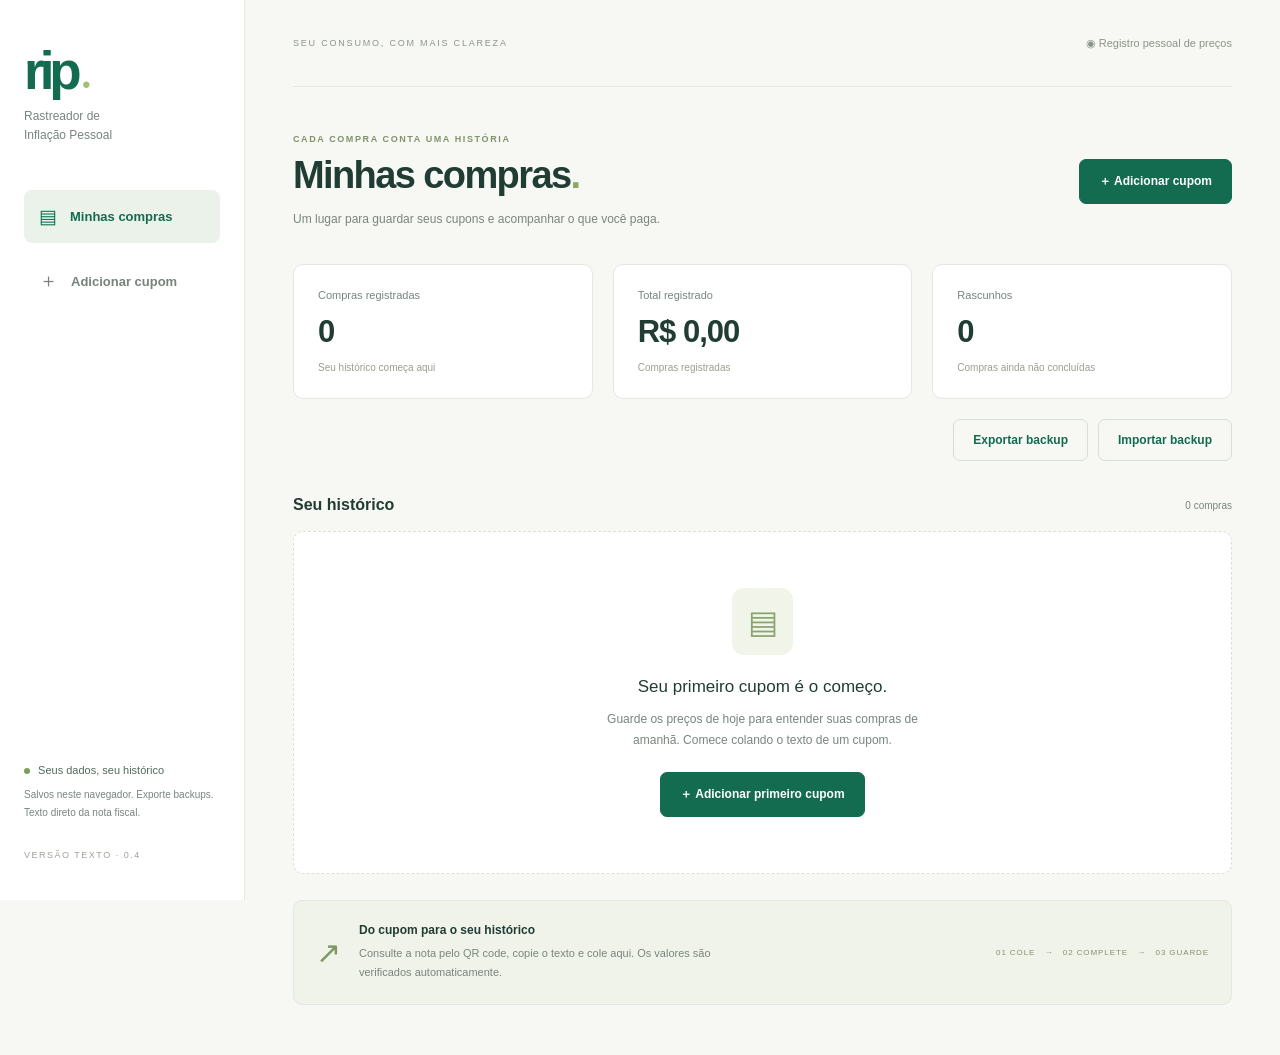
==== commit f99c1371: "Replace manual review with automatic receipt validation" ====
--- a/RIP.html
+++ b/RIP.html
@@ -1,15 +1,17 @@
 <!doctype html>
-<html lang="pt-BR"><head><meta charset="utf-8"><meta name="viewport" content="width=device-width,initial-scale=1"><meta name="theme-color" content="#136b50"><title>RIP 0.3 · Rastreador de Inflação Pessoal</title><style>:root{--green:#136b50;--ink:#203c33;--muted:#79857e;--line:#e3e8e1;--bg:#f7f8f4}*{box-sizing:border-box}body{margin:0;background:var(--bg);color:var(--ink);font:14px 'DM Sans',Arial,sans-serif}button,input{font:inherit}button,a,label.drop{ -webkit-tap-highlight-color:transparent}button{cursor:pointer}button:disabled{opacity:.5;cursor:wait}aside{position:fixed;inset:0 auto 0 0;width:245px;background:#fff;border-right:1px solid var(--line);padding:40px 24px;display:flex;flex-direction:column}.brand{font:800 53px 'Manrope',sans-serif;text-decoration:none;color:var(--green);letter-spacing:-5px}.brand span{font-size:15px;letter-spacing:0;margin-left:5px;color:#a4be78}.brand-sub{font-size:12px;color:var(--muted);line-height:1.6;margin:6px 0 45px}nav{display:grid;gap:10px}.nav{border:0;background:transparent;color:#78827b;text-align:left;padding:15px;border-radius:8px;font-size:19px;display:flex;align-items:center;gap:13px}.nav span{font-size:13px;font-weight:600}.nav.active{background:#eaf2e9;color:var(--green)}.sidebar-bottom{margin-top:auto;font-size:11px;color:#526b5c}.sidebar-bottom p{font-size:10px;line-height:1.8;color:var(--muted)}.sidebar-bottom small{display:block;margin-top:28px;font-size:9px;letter-spacing:1.5px;color:#9ba397}.private-dot{display:inline-block;width:6px;height:6px;background:#7b9e58;border-radius:50%;margin-right:5px}main{margin-left:245px;padding:0 48px 50px;max-width:1650px}header{height:87px;border-bottom:1px solid var(--line);display:flex;justify-content:space-between;align-items:center;color:#8b9388;font-size:9px;letter-spacing:1.8px}.header-right{letter-spacing:0;font-size:11px}.heading{display:flex;justify-content:space-between;align-items:center;gap:25px;margin:47px 0 35px}.eyebrow{font-size:9px;font-weight:700;letter-spacing:1.6px;color:#81916c}h1{font-family:'Manrope',sans-serif;font-weight:600;font-size:38px;letter-spacing:-1.6px;margin:10px 0 12px}h1 span{color:#8ba762}p{line-height:1.7}.heading p{color:var(--muted);font-size:12px;margin:0}.primary,.secondary{padding:13px 19px;border:1px solid var(--green);border-radius:7px;background:var(--green);color:white;font-weight:600;font-size:12px}.secondary{color:var(--green);background:transparent;border-color:#d4dfd5}.primary:hover{background:#0d543e}.full{width:100%;margin-top:12px}.stats{display:grid;grid-template-columns:repeat(3,1fr);gap:20px}.stats article{border:1px solid var(--line);background:#fff;border-radius:10px;padding:24px}.stats article span{display:block;color:#78857c;font-size:11px}.stats strong{display:block;font-family:Manrope,sans-serif;font-size:31px;font-weight:600;letter-spacing:-1px;margin:13px 0 8px}.stats small{color:#99a092;font-size:10px}.section-title{display:flex;justify-content:space-between;align-items:center;margin:35px 0 17px}h2{font:600 16px Manrope,sans-serif;margin:0}.section-title span,.card-title>span{font-size:10px;color:var(--muted)}.empty{background:#fff;border:1px dashed #d9e1d4;border-radius:10px;text-align:center;padding:56px 20px}.empty-icon{width:61px;height:67px;border-radius:12px;background:#f0f4e9;margin:0 auto 22px;display:grid;place-items:center;font-size:32px;color:#8ba570}.empty h3{font-size:17px;font-weight:500;margin:0}.empty p{font-size:12px;color:var(--muted);margin:12px auto 22px;max-width:330px}.how{margin-top:26px;border:1px solid var(--line);border-radius:9px;display:flex;gap:18px;align-items:center;padding:22px;background:#f0f3e9}.step-icon{color:#7d9860;font-size:30px}.how h3{font-size:12px;margin:0}.how p{font-size:11px;color:var(--muted);max-width:370px;margin:7px 0 0}.how>span{margin-left:auto;font-size:8px;letter-spacing:.9px;color:#82916e;white-space:nowrap}.back{margin-top:22px;background:none;border:0;padding:0;color:var(--muted);font-size:12px}#editorView .heading{margin-top:23px}.badge{font-size:10px;border-radius:20px;padding:7px 12px;background:#f5eedc;color:#9a7934}.badge.confirmed{color:var(--green);background:#e7f2e7}.workflow{display:flex;align-items:center;gap:15px;font-size:11px;color:#99a292;margin:0 0 25px}.workflow .selected{color:var(--green);font-weight:600}.workflow i{height:1px;width:40px;background:var(--line)}.editor-grid{display:grid;grid-template-columns:minmax(0,1fr) 290px;gap:24px}.card{padding:23px;background:#fff;border:1px solid var(--line);border-radius:10px;margin-bottom:20px}.card-title{display:flex;align-items:center;justify-content:space-between;gap:10px;margin-bottom:18px}.drop{position:relative;display:flex;flex-direction:column;align-items:center;text-align:center;padding:27px 15px;border:1px dashed #c8d8c3;background:#f9fbf5;border-radius:8px;cursor:pointer;gap:9px}.drop input{position:absolute;width:100%;height:100%;inset:0;opacity:0;cursor:pointer}.upload-icon{font-size:26px;color:#6c8d5d}.drop strong{font-size:12px}.drop span:not(.upload-icon),.drop small{font-size:10px;color:var(--muted)}.hint{font-size:10px;color:var(--muted);line-height:1.8}.images{display:flex;flex-wrap:wrap;gap:10px}.thumb{width:112px;border:1px solid var(--line);border-radius:7px;padding:6px}.thumb img{height:100px;object-fit:cover;object-position:top;width:100%;cursor:zoom-in}.thumb small{display:block;overflow:hidden;text-overflow:ellipsis;white-space:nowrap;font-size:9px;margin:5px 0}.thumb button{background:white;border:1px solid var(--line);border-radius:4px;font-size:10px;padding:3px 5px}.thumb-controls{display:flex;justify-content:space-between}.fields{display:grid;grid-template-columns:1fr 1fr;gap:14px;margin-top:20px}.wide{grid-column:1/-1}label{display:block;font-size:11px;color:#586b5e}label small{color:var(--muted)}input{width:100%;padding:10px;border:1px solid #dce3d9;border-radius:5px;background:white;color:var(--ink);margin-top:7px;min-width:0}input:focus{outline:2px solid #b3cf9b;outline-offset:1px}.text-button{background:none;border:0;color:var(--green);padding:0;font-size:11px}.summary .eyebrow{font-size:8px}.summary h2{margin:13px 0 25px;font-size:20px;letter-spacing:-.6px}.summary-row{display:flex;justify-content:space-between;font-size:12px;margin:20px 0}.summary label{margin-top:15px}.calculated{border-top:1px solid var(--line);padding-top:20px}.difference{padding:15px 12px;background:#f3f4ef;font-size:12px;border-radius:6px;margin-top:18px}.difference.good{background:#e9f3e6;color:#276b3c}.difference.bad{background:#fff0e9;color:#a34c27}.check{display:flex;align-items:flex-start;gap:9px;line-height:1.7}.check input{width:auto;margin-top:4px;accent-color:var(--green)}.privacy{display:flex;gap:12px;padding:4px 15px;color:#7f8f77}.privacy>span{font-size:25px}.privacy strong{font-size:11px}.privacy p{font-size:10px}.item{padding:16px 0;border-bottom:1px solid var(--line)}.item-top{display:flex;gap:9px;align-items:center}.item-top input{flex:1;font-weight:600}.item-fields{display:grid;grid-template-columns:repeat(3,1fr);gap:9px;margin-top:10px}.item-fields input{font-size:12px;padding:8px}.item-source{font-size:10px;color:var(--muted);margin-top:10px;display:flex;justify-content:space-between;align-items:center}.item-warning{font-size:10px;color:#a46b27;margin:8px 0}.remove{border:0;background:none;color:#a66b57;padding:7px;font-size:15px}.purchase{padding:21px;background:white;border:1px solid var(--line);border-radius:8px;display:flex;align-items:center;gap:17px;margin-bottom:10px;width:100%;text-align:left;color:var(--ink)}.purchase .receipt-icon{background:#eff4e9;padding:14px;border-radius:8px;font-size:21px}.purchase h3{margin:0 0 7px;font-size:14px}.purchase p{margin:0;color:var(--muted);font-size:11px}.purchase .amount{margin-left:auto;font-weight:600}.purchase .badge{margin-left:10px}details{margin-top:18px;font-size:11px;color:var(--muted)}pre{white-space:pre-wrap;font:11px monospace;max-height:260px;overflow:auto;color:#415748}#notice{position:sticky;top:10px;z-index:5;padding:14px 20px;background:#e3efdf;border:1px solid #b9d2ae;border-radius:8px;margin-top:15px;font-size:12px}#notice.error{background:#fff0e9;border-color:#e9c5b6;color:#8b422b}dialog{border:0;border-radius:12px;max-width:90vw;max-height:95vh;padding:18px}dialog::backdrop{background:#16382ec7}dialog img{display:block;max-width:100%;margin-top:12px}button:focus-visible,a:focus-visible{outline:3px solid #94b46c;outline-offset:3px}[hidden]{display:none!important}@media(min-width:1400px){main{padding-left:65px;padding-right:65px}}@media(max-width:1100px){aside{width:195px}main{margin-left:195px;padding:0 25px 35px}.editor-grid{grid-template-columns:minmax(0,1fr) 260px;gap:15px}.card{padding:17px}.how>span{display:none}.heading{align-items:flex-start}h1{font-size:32px}}@media(max-width:800px){aside{position:static;width:100%;height:70px;flex-direction:row;align-items:center;padding:12px 20px;border-bottom:1px solid var(--line)}.brand{font-size:36px}.brand-sub,.sidebar-bottom{display:none}nav{margin-left:auto;display:flex;gap:4px}.nav{padding:10px;font-size:16px}.nav span{font-size:11px}main{margin:0;padding:0 18px 30px}header{height:50px;font-size:8px}.header-right{display:none}.heading{margin:30px 0 25px;flex-wrap:wrap;gap:17px}h1{font-size:31px}.heading p{font-size:12px}.stats{gap:8px}.stats article{padding:16px 10px}.stats strong{font-size:22px}.stats article span{font-size:10px}.stats small{font-size:9px}.editor-grid{grid-template-columns:1fr}.right-col{display:flex;flex-direction:column}.summary{order:0}.privacy{order:1}.purchase{padding:13px;gap:10px;flex-wrap:wrap}.purchase .badge{margin-left:0}.purchase .amount{font-size:12px}.how{padding:18px}.fields{grid-template-columns:1fr}.wide{grid-column:auto}.item-fields{grid-template-columns:repeat(3,1fr)}.workflow{font-size:10px;gap:8px}.workflow i{width:18px}.empty{padding:40px 16px}}
+<html lang="pt-BR"><head><meta charset="utf-8"><meta name="viewport" content="width=device-width,initial-scale=1"><meta name="theme-color" content="#136b50"><title>RIP 0.4 · Rastreador de Inflação Pessoal</title><style>:root{--green:#136b50;--ink:#203c33;--muted:#79857e;--line:#e3e8e1;--bg:#f7f8f4}*{box-sizing:border-box}body{margin:0;background:var(--bg);color:var(--ink);font:14px 'DM Sans',Arial,sans-serif}button,input{font:inherit}button,a,label.drop{ -webkit-tap-highlight-color:transparent}button{cursor:pointer}button:disabled{opacity:.5;cursor:wait}aside{position:fixed;inset:0 auto 0 0;width:245px;background:#fff;border-right:1px solid var(--line);padding:40px 24px;display:flex;flex-direction:column}.brand{font:800 53px 'Manrope',sans-serif;text-decoration:none;color:var(--green);letter-spacing:-5px}.brand span{font-size:15px;letter-spacing:0;margin-left:5px;color:#a4be78}.brand-sub{font-size:12px;color:var(--muted);line-height:1.6;margin:6px 0 45px}nav{display:grid;gap:10px}.nav{border:0;background:transparent;color:#78827b;text-align:left;padding:15px;border-radius:8px;font-size:19px;display:flex;align-items:center;gap:13px}.nav span{font-size:13px;font-weight:600}.nav.active{background:#eaf2e9;color:var(--green)}.sidebar-bottom{margin-top:auto;font-size:11px;color:#526b5c}.sidebar-bottom p{font-size:10px;line-height:1.8;color:var(--muted)}.sidebar-bottom small{display:block;margin-top:28px;font-size:9px;letter-spacing:1.5px;color:#9ba397}.private-dot{display:inline-block;width:6px;height:6px;background:#7b9e58;border-radius:50%;margin-right:5px}main{margin-left:245px;padding:0 48px 50px;max-width:1650px}header{height:87px;border-bottom:1px solid var(--line);display:flex;justify-content:space-between;align-items:center;color:#8b9388;font-size:9px;letter-spacing:1.8px}.header-right{letter-spacing:0;font-size:11px}.heading{display:flex;justify-content:space-between;align-items:center;gap:25px;margin:47px 0 35px}.eyebrow{font-size:9px;font-weight:700;letter-spacing:1.6px;color:#81916c}h1{font-family:'Manrope',sans-serif;font-weight:600;font-size:38px;letter-spacing:-1.6px;margin:10px 0 12px}h1 span{color:#8ba762}p{line-height:1.7}.heading p{color:var(--muted);font-size:12px;margin:0}.primary,.secondary{padding:13px 19px;border:1px solid var(--green);border-radius:7px;background:var(--green);color:white;font-weight:600;font-size:12px}.secondary{color:var(--green);background:transparent;border-color:#d4dfd5}.primary:hover{background:#0d543e}.full{width:100%;margin-top:12px}.stats{display:grid;grid-template-columns:repeat(3,1fr);gap:20px}.stats article{border:1px solid var(--line);background:#fff;border-radius:10px;padding:24px}.stats article span{display:block;color:#78857c;font-size:11px}.stats strong{display:block;font-family:Manrope,sans-serif;font-size:31px;font-weight:600;letter-spacing:-1px;margin:13px 0 8px}.stats small{color:#99a092;font-size:10px}.section-title{display:flex;justify-content:space-between;align-items:center;margin:35px 0 17px}h2{font:600 16px Manrope,sans-serif;margin:0}.section-title span,.card-title>span{font-size:10px;color:var(--muted)}.empty{background:#fff;border:1px dashed #d9e1d4;border-radius:10px;text-align:center;padding:56px 20px}.empty-icon{width:61px;height:67px;border-radius:12px;background:#f0f4e9;margin:0 auto 22px;display:grid;place-items:center;font-size:32px;color:#8ba570}.empty h3{font-size:17px;font-weight:500;margin:0}.empty p{font-size:12px;color:var(--muted);margin:12px auto 22px;max-width:330px}.how{margin-top:26px;border:1px solid var(--line);border-radius:9px;display:flex;gap:18px;align-items:center;padding:22px;background:#f0f3e9}.step-icon{color:#7d9860;font-size:30px}.how h3{font-size:12px;margin:0}.how p{font-size:11px;color:var(--muted);max-width:370px;margin:7px 0 0}.how>span{margin-left:auto;font-size:8px;letter-spacing:.9px;color:#82916e;white-space:nowrap}.back{margin-top:22px;background:none;border:0;padding:0;color:var(--muted);font-size:12px}#editorView .heading{margin-top:23px}.badge{font-size:10px;border-radius:20px;padding:7px 12px;background:#f5eedc;color:#9a7934}.badge.confirmed{color:var(--green);background:#e7f2e7}.workflow{display:flex;align-items:center;gap:15px;font-size:11px;color:#99a292;margin:0 0 25px}.workflow .selected{color:var(--green);font-weight:600}.workflow i{height:1px;width:40px;background:var(--line)}.editor-grid{display:grid;grid-template-columns:minmax(0,1fr) 290px;gap:24px}.card{padding:23px;background:#fff;border:1px solid var(--line);border-radius:10px;margin-bottom:20px}.card-title{display:flex;align-items:center;justify-content:space-between;gap:10px;margin-bottom:18px}.drop{position:relative;display:flex;flex-direction:column;align-items:center;text-align:center;padding:27px 15px;border:1px dashed #c8d8c3;background:#f9fbf5;border-radius:8px;cursor:pointer;gap:9px}.drop input{position:absolute;width:100%;height:100%;inset:0;opacity:0;cursor:pointer}.upload-icon{font-size:26px;color:#6c8d5d}.drop strong{font-size:12px}.drop span:not(.upload-icon),.drop small{font-size:10px;color:var(--muted)}.hint{font-size:10px;color:var(--muted);line-height:1.8}.images{display:flex;flex-wrap:wrap;gap:10px}.thumb{width:112px;border:1px solid var(--line);border-radius:7px;padding:6px}.thumb img{height:100px;object-fit:cover;object-position:top;width:100%;cursor:zoom-in}.thumb small{display:block;overflow:hidden;text-overflow:ellipsis;white-space:nowrap;font-size:9px;margin:5px 0}.thumb button{background:white;border:1px solid var(--line);border-radius:4px;font-size:10px;padding:3px 5px}.thumb-controls{display:flex;justify-content:space-between}.fields{display:grid;grid-template-columns:1fr 1fr;gap:14px;margin-top:20px}.wide{grid-column:1/-1}label{display:block;font-size:11px;color:#586b5e}label small{color:var(--muted)}input{width:100%;padding:10px;border:1px solid #dce3d9;border-radius:5px;background:white;color:var(--ink);margin-top:7px;min-width:0}input:focus{outline:2px solid #b3cf9b;outline-offset:1px}.text-button{background:none;border:0;color:var(--green);padding:0;font-size:11px}.summary .eyebrow{font-size:8px}.summary h2{margin:13px 0 25px;font-size:20px;letter-spacing:-.6px}.summary-row{display:flex;justify-content:space-between;font-size:12px;margin:20px 0}.summary label{margin-top:15px}.calculated{border-top:1px solid var(--line);padding-top:20px}.difference{padding:15px 12px;background:#f3f4ef;font-size:12px;border-radius:6px;margin-top:18px}.difference.good{background:#e9f3e6;color:#276b3c}.difference.bad{background:#fff0e9;color:#a34c27}.check{display:flex;align-items:flex-start;gap:9px;line-height:1.7}.check input{width:auto;margin-top:4px;accent-color:var(--green)}.privacy{display:flex;gap:12px;padding:4px 15px;color:#7f8f77}.privacy>span{font-size:25px}.privacy strong{font-size:11px}.privacy p{font-size:10px}.item{padding:16px 0;border-bottom:1px solid var(--line)}.item-top{display:flex;gap:9px;align-items:center}.item-top input{flex:1;font-weight:600}.item-fields{display:grid;grid-template-columns:repeat(3,1fr);gap:9px;margin-top:10px}.item-fields input{font-size:12px;padding:8px}.item-source{font-size:10px;color:var(--muted);margin-top:10px;display:flex;justify-content:space-between;align-items:center}.item-warning{font-size:10px;color:#a46b27;margin:8px 0}.remove{border:0;background:none;color:#a66b57;padding:7px;font-size:15px}.purchase{padding:21px;background:white;border:1px solid var(--line);border-radius:8px;display:flex;align-items:center;gap:17px;margin-bottom:10px;width:100%;text-align:left;color:var(--ink)}.purchase .receipt-icon{background:#eff4e9;padding:14px;border-radius:8px;font-size:21px}.purchase h3{margin:0 0 7px;font-size:14px}.purchase p{margin:0;color:var(--muted);font-size:11px}.purchase .amount{margin-left:auto;font-weight:600}.purchase .badge{margin-left:10px}details{margin-top:18px;font-size:11px;color:var(--muted)}pre{white-space:pre-wrap;font:11px monospace;max-height:260px;overflow:auto;color:#415748}#notice{position:sticky;top:10px;z-index:5;padding:14px 20px;background:#e3efdf;border:1px solid #b9d2ae;border-radius:8px;margin-top:15px;font-size:12px}#notice.error{background:#fff0e9;border-color:#e9c5b6;color:#8b422b}dialog{border:0;border-radius:12px;max-width:90vw;max-height:95vh;padding:18px}dialog::backdrop{background:#16382ec7}dialog img{display:block;max-width:100%;margin-top:12px}button:focus-visible,a:focus-visible{outline:3px solid #94b46c;outline-offset:3px}[hidden]{display:none!important}@media(min-width:1400px){main{padding-left:65px;padding-right:65px}}@media(max-width:1100px){aside{width:195px}main{margin-left:195px;padding:0 25px 35px}.editor-grid{grid-template-columns:minmax(0,1fr) 260px;gap:15px}.card{padding:17px}.how>span{display:none}.heading{align-items:flex-start}h1{font-size:32px}}@media(max-width:800px){aside{position:static;width:100%;height:70px;flex-direction:row;align-items:center;padding:12px 20px;border-bottom:1px solid var(--line)}.brand{font-size:36px}.brand-sub,.sidebar-bottom{display:none}nav{margin-left:auto;display:flex;gap:4px}.nav{padding:10px;font-size:16px}.nav span{font-size:11px}main{margin:0;padding:0 18px 30px}header{height:50px;font-size:8px}.header-right{display:none}.heading{margin:30px 0 25px;flex-wrap:wrap;gap:17px}h1{font-size:31px}.heading p{font-size:12px}.stats{gap:8px}.stats article{padding:16px 10px}.stats strong{font-size:22px}.stats article span{font-size:10px}.stats small{font-size:9px}.editor-grid{grid-template-columns:1fr}.right-col{display:flex;flex-direction:column}.summary{order:0}.privacy{order:1}.purchase{padding:13px;gap:10px;flex-wrap:wrap}.purchase .badge{margin-left:0}.purchase .amount{font-size:12px}.how{padding:18px}.fields{grid-template-columns:1fr}.wide{grid-column:auto}.item-fields{grid-template-columns:repeat(3,1fr)}.workflow{font-size:10px;gap:8px}.workflow i{width:18px}.empty{padding:40px 16px}}
 
 .right-col{align-self:start;position:sticky;top:20px}#liveTotals{display:none}@media(max-width:800px){.right-col{position:static}#editorView{padding-bottom:65px}#liveTotals{display:block;position:fixed;bottom:0;left:0;right:0;width:100%;z-index:4;border:0;border-top:1px solid #cfddcb;background:#eaf2e6;color:#205c42;padding:18px 12px;font-size:12px;font-weight:600;box-shadow:0 -4px 20px #243c3310}}
 
 textarea{width:100%;margin-top:8px;padding:12px;border:1px solid #dce3d9;border-radius:6px;font:12px/1.6 monospace;color:var(--ink);resize:vertical}.ocr-actions{display:flex;gap:18px;align-items:center;margin-top:12px;flex-wrap:wrap}.reconstruction-summary{padding:15px;border:1px solid #d4e1cd;border-radius:7px;background:#f2f7ed;margin-top:18px;font-size:12px}.reconstruction-summary p{font-size:11px;margin:8px 0 0}
 
 #receiptText{font:13px/1.7 monospace;min-height:250px}.backup-actions{display:flex;justify-content:flex-end;gap:10px;flex-wrap:wrap;margin-top:20px}.backup-actions label{display:inline-block;margin:0}.legacy-note{font-size:11px;color:var(--muted)}
+
+.item{margin:0!important;padding:0;border-bottom:1px solid var(--line);color:var(--ink)}.item>summary{list-style:none;display:flex;align-items:center;gap:12px;padding:17px 0;cursor:pointer}.item>summary::-webkit-details-marker{display:none}.item-number{font-size:10px;color:var(--muted)}.item-overview{flex:1;min-width:0;display:grid;gap:6px}.item-name{font-size:12px;font-weight:600;overflow-wrap:anywhere}.item-meta{font-size:10px;color:var(--muted)}.item-amount{font-size:12px;white-space:nowrap}.item-expand{font-size:9px;color:var(--green);white-space:nowrap}.item-editor{background:#fafbf8;border-radius:6px;padding:15px;margin-bottom:14px}.item-invalid>summary{color:#a34c27}.remove-item{color:#9d6047;margin-top:10px}.adjustments>summary,.text-toggle{cursor:pointer;font-size:12px;font-weight:600;color:var(--green);padding:6px 0}.adjustments{border-top:1px solid var(--line);padding-top:14px;margin-top:15px}.reconstruction-summary ul{font-size:11px;line-height:1.8;margin:10px 0 0;padding-left:16px}.reconstruction-summary.ready{background:#e9f3e6}.text-toggle{margin-bottom:10px}@media(max-width:800px){.item>summary{gap:8px}.item-editor{padding:10px}.item-expand{font-size:8px}.item-name{font-size:11px}}
 </style></head>
-<body><aside><a class="brand" href="#">rip<span>●</span></a><p class="brand-sub">Rastreador de<br>Inflação Pessoal</p><nav><button class="nav active" id="navPurchases">▤ <span>Minhas compras</span></button><button class="nav" id="navNew">＋ <span>Adicionar cupom</span></button></nav><div class="sidebar-bottom"><span class="private-dot"></span> Seus dados, seu histórico<p>Salvos neste navegador. Exporte backups.<br>Texto direto da nota fiscal.</p><small>VERSÃO TEXTO · 0.3</small></div></aside>
-<main><header><span>SEU CONSUMO, COM MAIS CLAREZA</span><span class="header-right">◉ Registro pessoal de preços</span></header><div id="notice" role="status" hidden></div><section id="listView"><div class="heading"><div><div class="eyebrow">CADA COMPRA CONTA UMA HISTÓRIA</div><h1>Minhas compras<span>.</span></h1><p>Um lugar para guardar seus cupons e acompanhar o que você paga.</p></div><button class="primary" id="newPurchase">＋ Adicionar cupom</button></div><div class="stats"><article><span>Compras registradas</span><strong id="count">0</strong><small>Seu histórico começa aqui</small></article><article><span>Total conferido</span><strong id="sum">R$ 0,00</strong><small>Apenas compras confirmadas</small></article><article><span>Para revisar</span><strong id="pending">0</strong><small>Cupons aguardando conferência</small></article></div><div class="backup-actions"><button class="secondary" id="exportBackup">Exportar backup</button><label class="secondary" style="cursor:pointer">Importar backup<input type="file" id="importBackup" accept="application/json,.json" hidden></label></div><div class="section-title"><h2>Seu histórico</h2><span id="historyCount">Todas as compras</span></div><div id="purchaseList"></div><div class="how"><div class="step-icon">↗</div><div><h3>Do cupom para o seu histórico</h3><p>Consulte a nota pelo QR code, copie o texto e cole aqui. Você confere os dados antes de confirmar.</p></div><span>01 COLE &nbsp; → &nbsp; 02 CONFIRA &nbsp; → &nbsp; 03 GUARDE</span></div></section>
-<section id="editorView" hidden><button class="back" id="back">← Minhas compras</button><div class="heading"><div><div class="eyebrow">CONSTRUA SEU HISTÓRICO</div><h1 id="editorTitle">Adicionar cupom<span>.</span></h1><p>Cole o texto da nota, interprete os itens e confira os valores.</p></div><span class="badge" id="stateBadge">Rascunho</span></div><div class="workflow"><span class="selected">1. Texto do cupom</span><i></i><span>2. Revisão</span><i></i><span>3. Confirmação</span></div><div class="editor-grid"><div><article class="card"><div class="card-title"><h2>Texto do cupom</h2><span>Copiar → colar → conferir</span></div><p class="hint">Na consulta da NFC-e, copie desde o nome do estabelecimento até o valor total. Cole abaixo, incluindo todos os produtos.</p><label for="receiptText">Conteúdo copiado da nota</label><textarea id="receiptText" rows="13" maxlength="500000" spellcheck="false" placeholder="Cole aqui o nome do estabelecimento, CNPJ, produtos, quantidades, unidades, preços e total…"></textarea><button class="primary full" id="process">Interpretar texto →</button><p class="hint">Sem imagens nem reconhecimento óptico. As unidades continuam sendo normalizadas (por exemplo, KG9 → KG e UND8 → UN).</p><p id="legacyNotice" class="hint" hidden>Esta compra veio de uma versão anterior. Os registros e anexos antigos foram preservados; não é necessário colar texto para manter a compra.</p></article><article class="card"><h2>Identificação da compra</h2><p class="hint">Nome e CNPJ são preenchidos a partir do texto do cabeçalho. Confira os dados e informe a data.</p><div class="fields"><label class="wide">Estabelecimento<input id="store" placeholder="Ex.: Supermercado do bairro"></label><label>CNPJ do estabelecimento <small>(opcional)</small><input id="cnpj" inputmode="numeric" placeholder="00.000.000/0000-00"></label><label>Data da compra<input id="date" type="date"></label><label>Chave fiscal <small>(opcional)</small><input id="key" inputmode="numeric" placeholder="44 dígitos"></label></div></article><article class="card"><div class="card-title"><h2>Itens para conferir</h2><button class="text-button" id="addItem">＋ Adicionar item</button></div><p class="hint">Confira descrições, quantidades, unidades, descontos e valores com o texto da nota.</p><div id="reconstructionSummary" class="reconstruction-summary" hidden></div><div id="items"></div></article></div><div class="right-col"><article class="card summary"><span class="eyebrow">CONFERÊNCIA DO CUPOM</span><h2>Os números fecham?</h2><div class="summary-row"><span>Soma dos itens</span><strong id="subtotal">R$ 0,00</strong></div><label>Desconto geral (R$)<input id="discount" inputmode="decimal" value="0,00"></label><label>Acréscimos gerais (R$)<input id="extra" inputmode="decimal" value="0,00"></label><div class="summary-row calculated"><span>Total calculado</span><strong id="calculated">R$ 0,00</strong></div><label>Total informado no cupom (R$)<input id="receiptTotal" inputmode="decimal" placeholder="Digite o total da nota"></label><div class="difference" id="difference">Informe o total para conferir</div><p class="hint">O total precisa coincidir. Mesmo assim, revise os itens: erros podem se compensar.</p><label class="check"><input id="reviewed" type="checkbox"><span>Conferi todos os itens, possíveis repetições e o total com o cupom.</span></label><button class="primary full" id="confirm">Confirmar compra</button><button class="secondary full" id="save">Salvar rascunho</button><p class="hint">Rascunhos podem ser retomados a qualquer momento.</p></article><div class="privacy"><span>◇</span><div><strong>Direto do texto da nota</strong><p>O texto original fica vinculado à compra para conferência.</p></div></div></div></div></section></main><script>/* Parser de cupons: preserva valores observados, nunca inventa um total para fechar a conta. */
+<body><aside><a class="brand" href="#">rip<span>●</span></a><p class="brand-sub">Rastreador de<br>Inflação Pessoal</p><nav><button class="nav active" id="navPurchases">▤ <span>Minhas compras</span></button><button class="nav" id="navNew">＋ <span>Adicionar cupom</span></button></nav><div class="sidebar-bottom"><span class="private-dot"></span> Seus dados, seu histórico<p>Salvos neste navegador. Exporte backups.<br>Texto direto da nota fiscal.</p><small>VERSÃO TEXTO · 0.4</small></div></aside>
+<main><header><span>SEU CONSUMO, COM MAIS CLAREZA</span><span class="header-right">◉ Registro pessoal de preços</span></header><div id="notice" role="status" hidden></div><section id="listView"><div class="heading"><div><div class="eyebrow">CADA COMPRA CONTA UMA HISTÓRIA</div><h1>Minhas compras<span>.</span></h1><p>Um lugar para guardar seus cupons e acompanhar o que você paga.</p></div><button class="primary" id="newPurchase">＋ Adicionar cupom</button></div><div class="stats"><article><span>Compras registradas</span><strong id="count">0</strong><small>Seu histórico começa aqui</small></article><article><span>Total registrado</span><strong id="sum">R$ 0,00</strong><small>Compras registradas</small></article><article><span>Rascunhos</span><strong id="pending">0</strong><small>Compras ainda não concluídas</small></article></div><div class="backup-actions"><button class="secondary" id="exportBackup">Exportar backup</button><label class="secondary" style="cursor:pointer">Importar backup<input type="file" id="importBackup" accept="application/json,.json" hidden></label></div><div class="section-title"><h2>Seu histórico</h2><span id="historyCount">Todas as compras</span></div><div id="purchaseList"></div><div class="how"><div class="step-icon">↗</div><div><h3>Do cupom para o seu histórico</h3><p>Consulte a nota pelo QR code, copie o texto e cole aqui. Os valores são verificados automaticamente.</p></div><span>01 COLE &nbsp; → &nbsp; 02 COMPLETE &nbsp; → &nbsp; 03 GUARDE</span></div></section>
+<section id="editorView" hidden><button class="back" id="back">← Minhas compras</button><div class="heading"><div><div class="eyebrow">CONSTRUA SEU HISTÓRICO</div><h1 id="editorTitle">Adicionar cupom<span>.</span></h1><p>Cole o texto da nota e informe a data. O RIP verifica a importação automaticamente.</p></div><span class="badge" id="stateBadge">Rascunho</span></div><div class="workflow"><span class="selected">1. Texto do cupom</span><i></i><span>2. Completar dados</span><i></i><span>3. Salvar</span></div><div class="editor-grid"><div><article class="card"><details id="textDetails" open><summary class="text-toggle">Texto da nota · abrir para colar ou consultar</summary><div class="card-title"><h2>Texto do cupom</h2><span>Copiar → colar → importar</span></div><p class="hint">Na consulta da NFC-e, copie desde o nome do estabelecimento até o valor total. Cole abaixo, incluindo todos os produtos.</p><label for="receiptText">Conteúdo copiado da nota</label><textarea id="receiptText" rows="13" maxlength="500000" spellcheck="false" placeholder="Cole aqui o nome do estabelecimento, CNPJ, produtos, quantidades, unidades, preços e total…"></textarea><button class="primary full" id="process">Interpretar texto →</button><p class="hint">Sem imagens nem reconhecimento óptico. As unidades continuam sendo normalizadas (por exemplo, KG9 → KG e UND8 → UN).</p><p id="legacyNotice" class="hint" hidden>Esta compra veio de uma versão anterior. Os registros e anexos antigos foram preservados; não é necessário colar texto para manter a compra.</p></details></article><article class="card"><h2>Identificação da compra</h2><p class="hint">Nome e CNPJ são preenchidos a partir do texto do cabeçalho. Informe a data; complete os campos que não forem identificados.</p><div class="fields"><label class="wide">Estabelecimento<input id="store" placeholder="Ex.: Supermercado do bairro"></label><label>CNPJ do estabelecimento <small>(opcional)</small><input id="cnpj" inputmode="numeric" placeholder="00.000.000/0000-00"></label><label>Data da compra<input id="date" type="date"></label><label>Chave fiscal <small>(opcional)</small><input id="key" inputmode="numeric" placeholder="44 dígitos"></label></div></article><article class="card"><div class="card-title"><h2>Itens da compra</h2><button class="text-button" id="addItem">＋ Adicionar item</button></div><p class="hint">Os itens são importados do texto. Abra um item apenas para consultar seus detalhes ou ajustar uma pendência.</p><div id="reconstructionSummary" class="reconstruction-summary" hidden></div><div id="items"></div></article></div><div class="right-col"><article class="card summary"><span class="eyebrow">VALIDAÇÃO AUTOMÁTICA</span><h2>Resumo da compra</h2><div class="summary-row"><span>Soma dos itens</span><strong id="subtotal">R$ 0,00</strong></div><details id="adjustments" class="adjustments"><summary>Descontos e acréscimos</summary><p class="hint">Use apenas ajustes gerais da compra. Não repita descontos já aplicados nos itens.</p><label>Desconto geral (R$)<input id="discount" inputmode="decimal" value="0,00"></label><label>Acréscimos gerais (R$)<input id="extra" inputmode="decimal" value="0,00"></label></details><div class="summary-row calculated"><span>Total calculado</span><strong id="calculated">R$ 0,00</strong></div><label>Total da nota (R$)<input id="receiptTotal" inputmode="decimal" placeholder="Digite o total da nota"></label><div class="difference" id="difference">Total da nota ainda não identificado</div><p class="hint">O RIP verifica campos obrigatórios, contagem de itens quando informada e compatibilidade dos valores.</p><button class="primary full" id="confirm">Salvar compra</button><button class="secondary full" id="save">Salvar rascunho</button><p class="hint">Rascunhos podem ser retomados a qualquer momento.</p></article><div class="privacy"><span>◇</span><div><strong>Direto do texto da nota</strong><p>O texto original fica vinculado à compra para consulta.</p></div></div></div></div></section></main><script>/* Parser de cupons: preserva valores observados, nunca inventa um total para fechar a conta. */
 (function(root){
   const money = /(?<![\d.,/])\d+(?:\.\d{3})*[,.]\d{1,2}(?![\d.,/])/g;
   const quantity = /\b(?:Qtde|Qtd|Qide|Qlde|Otde)\s*[.:;]*\s*(\d+(?:[.,]\d+)?)\b/i;
@@ -43,7 +45,9 @@
     if(/^Total\b/i.test(next.trim()))cleaned=cleaned.replace(/\bV[lI1!]{1,2}[.,]?\s*$/i,'');
     return cleaned;
   };
-  const footer = /(?:[QO]t[de.]*\s*\.?\s*total\s+de\s+itens|Valor\s+a\s+pagar|Forma\s+de\s+pagamento|Informa[çc][õo]es\s+gerais|EMISS[ÃA]O\s+NORMAL|Chave\s+de\s+acesso)/i;
+  const footer = /(?:[QO]t[de.]*\s*\.?\s*total\s+de\s+itens|Valor\s+total\s*R\s*\$|Valor\s+a\s+pagar|Forma\s+de\s+pagamento|Informa[çc][õo]es\s+gerais|EMISS[ÃA]O\s+NORMAL|Chave\s+de\s+acesso)/i;
+  const amountPattern='(\\d+(?:\\.\\d{3})*[,.]\\d{1,2})(?![\\d.,/])';
+  function discountMatch(text){return text.match(new RegExp('(?:\\bDescontos?(?:\\s+(?:do\\s+item|geral|total))?|\\bVl[.,]?\\s*Desc[.,]?)\\s*(?:R\\s*\\$)?\\s*[:;]?\\s*'+amountPattern,'i'))}
   function validCNPJ(value){
     const digits=String(value||'').replace(/\D/g,'');
     if(digits.length!==14||/^(\d)\1+$/.test(digits))return false;
@@ -94,7 +98,7 @@
       const stop=starts[n+1]??body.length;
       if(used.has(start))return;
       const block=body.slice(start,stop).join('\n');
-      const qm=block.match(quantity),pm=block.match(price),um=block.match(unit),cm=block.match(code);
+      const qm=block.match(quantity),pm=block.match(price),um=block.match(unit),cm=block.match(code),dm=discountMatch(block);
       let desc=stripTotalLabel(body[start].replace(code,''),body[start+1]).split(quantity)[0].trim();
       desc=desc.replace(/\s+\d+[,.]\d{2}\s*$/,'').trim();
       if(!desc||(!qm&&!cm))return;
@@ -102,11 +106,13 @@
         const a=m.index,b=a+m[0].length;
         if(qm&&a>=qm.index&&b<=qm.index+qm[0].length)return false;
         if(pm&&a>=pm.index&&b<=pm.index+pm[0].length)return false;
+        if(dm&&a>=dm.index&&b<=dm.index+dm[0].length)return false;
         // Números na descrição não são totais do item.
         return a>=(cm?cm.index+cm[0].length:(qm?qm.index:desc.length));
       });
       const total=tokens.length?tokens[tokens.length-1][0]:'';
       const item=make(desc,qm?.[1],um?.[1]?.toUpperCase(),pm?.[1],total,block,cm?.[1]||'');
+      if(dm)item.discount=normalizeMoney(dm[1]);
       if(item.unitRaw&&!item.unit)warnings.push(`Unidade “${item.unitRaw}” não reconhecida em “${desc}”. Confira o texto da nota e informe uma unidade válida.`);
       if(!item.quantity||!item.unit||!item.unitPrice||!item.total)warnings.push(`Confira os campos incompletos de “${desc}”.`);
       if(!item.unitPrice&&/V[lI1!]{1,2}[.,]?\s*Unit/i.test(block))warnings.push(`O preço unitário de “${desc}” não tem uma leitura decimal segura. Confira a vírgula no texto; o RIP não adivinha casas decimais.`);
@@ -115,14 +121,64 @@
     const tail=end<0?'':lines.slice(end).join('\n');
     const receiptTotal=tail.match(/Valor\s+a\s+pagar\s*(?:R\s*\$|RS|R5)?\s*[:;]?\s*(\d+(?:\.\d{3})*[,.]\d{2})/i)?.[1]||'';
     const count=text.match(/[QO]t[de.]*\s*\.?\s*total\s+de\s+itens\s*[:;]?\s*(\d+)/i)?.[1];
-    if(count&&+count!==items.length)warnings.push(`O cupom informa ${count} itens; foram reconstruídos ${items.length}. Confira as imagens e possíveis cortes.`);
+    if(count&&+count!==items.length)warnings.push(`O texto informa ${count} itens; foram importados ${items.length}. A cópia pode estar incompleta.`);
     if(!items.length)warnings.push('O texto foi lido, mas os blocos de produto não foram identificados. Inclua todos os campos da nota e selecione Interpretar texto, ou adicione os itens manualmente.');
     const merchant=establishment(lines);
     if(merchant.cnpjWarning)warnings.push(merchant.cnpjWarning);
-    return {items,receiptTotal:normalizeMoney(receiptTotal),expectedCount:count?+count:null,warnings,store:merchant.store,cnpj:merchant.cnpj};
+    const globalDiscount=discountMatch(tail);
+    const globalExtra=tail.match(new RegExp('\\bAcr[eé]scimos?(?:\\s+(?:gerais|geral|total))?\\s*(?:R\\s*\\$)?\\s*[:;]?\\s*'+amountPattern,'i'));
+    return {items,receiptTotal:normalizeMoney(receiptTotal),expectedCount:count?+count:null,warnings,store:merchant.store,cnpj:merchant.cnpj,discount:globalDiscount?normalizeMoney(globalDiscount[1]):undefined,extra:globalExtra?normalizeMoney(globalExtra[1]):undefined};
   }
   root.ReceiptParser={parse,validCNPJ,formatCNPJ,normalizeUnit};
   if(typeof module!=='undefined')module.exports={parse,validCNPJ,formatCNPJ,normalizeUnit};
+})(globalThis);
+
+/* Verificações automáticas: dados obrigatórios, itens importados e conciliação. */
+(function(root){
+ function parts(value){
+  let s=String(value??'').trim().replace(/R\$|\s/g,'');
+  if(s.includes(','))s=s.replaceAll('.','').replace(',','.');
+  if(!/^\d+(\.\d+)?$/.test(s)||s.length>24)return null;
+  const [a,b='']=s.split('.');return [BigInt(a+b),10n**BigInt(b.length)];
+ }
+ const rounded=(n,d)=>Number((2n*n+d)/(2n*d));
+ function cents(value){const p=parts(value);return p?rounded(p[0]*100n,p[1]):null}
+ function lineTotal(quantity,price){const q=parts(quantity),p=parts(price);return q&&p?rounded(q[0]*p[0]*100n,q[1]*p[1]):null}
+ function validate(p){
+  const issues=[],items=p.items||[];
+  const add=(field,message,index=null)=>issues.push({field,message,index});
+  if(!String(p.store||'').trim())add('store','Informe o estabelecimento.');
+  if(!p.date)add('date','Informe a data da compra.');
+  else if(!/^\d{4}-\d{2}-\d{2}$/.test(p.date)||Number.isNaN(Date.parse(p.date))||new Date(p.date).toISOString().slice(0,10)!==p.date)add('date','Informe uma data válida.');
+  if(p.cnpj&&!root.ReceiptParser.validCNPJ(p.cnpj))add('cnpj','O CNPJ informado é inválido. Corrija-o ou deixe o campo vazio se não estiver disponível.');
+  const text=p.receiptText||'';
+  if((p.parsedText&&text!==p.parsedText)||(!p.parsedText&&text.trim()))add('receiptText','O texto foi alterado. Selecione Interpretar texto para atualizar os itens.');
+  if(!items.length)add('items','Importe pelo menos um item.');
+  let subtotal=0,validAmounts=true;
+  items.forEach((i,index)=>{
+   const q=parts(i.quantity),price=cents(i.unitPrice),discount=cents(i.discount??'0'),total=cents(i.total),gross=lineTotal(i.quantity,i.unitPrice);
+   if(!String(i.description||'').trim())add('description','Descrição não identificada.',index);
+   if(!q||q[0]<=0n)add('quantity','Quantidade ausente ou inválida.',index);
+   if(!String(i.unit||'').trim())add('unit','Unidade não identificada. Escolha a unidade do produto.',index);
+   if(price===null)add('unitPrice','Preço unitário ausente ou inválido.',index);
+   if(discount===null)add('discount','Desconto do item inválido.',index);
+   if(total===null){add('total','Total do item ausente ou inválido.',index);validAmounts=false}else subtotal+=total;
+   if(gross!==null&&discount!==null&&total!==null&&(gross-discount<0||Math.abs(gross-discount-total)>1))add('calculation','Quantidade × preço − desconto não corresponde ao total líquido do item.',index);
+  });
+  const expected=p.analysis?.expectedCount;
+  if(Number.isInteger(expected)&&items.length!==expected)add('count',`O texto informa ${expected} itens, mas a lista contém ${items.length}. Cole o cupom completo ou corrija a lista.`);
+  const discount=cents(p.discount??'0'),extra=cents(p.extra??'0'),receiptTotal=cents(p.receiptTotal);
+  if(discount===null)add('discount','Desconto geral inválido.');
+  if(extra===null)add('extra','Acréscimo geral inválido.');
+  if(receiptTotal===null)add('receiptTotal','O total da nota não foi identificado. Complete o texto ou informe o total.');
+  const total=validAmounts&&discount!==null&&extra!==null?subtotal-discount+extra:null;
+  const difference=total!==null&&receiptTotal!==null?total-receiptTotal:null;
+  if(total!==null&&total<0)add('discount','O desconto geral é maior que o valor disponível.');
+  if(difference!==null&&difference!==0)add('difference','A soma dos itens e ajustes difere do total da nota. Verifique texto incompleto, descontos ou acréscimos.');
+  return {ready:!issues.length,issues,subtotal:validAmounts?subtotal:null,total,difference,expectedCount:expected??null,itemCount:items.length};
+ }
+ root.ReceiptValidation={validate,cents,lineTotal};
+ if(typeof module!=='undefined')module.exports={validate,cents,lineTotal};
 })(globalThis);
 
 // Armazenamento local; não há envio do texto nem dependências externas.
@@ -134,7 +190,7 @@
   await localDB;
   if(path==='/api/purchases'&&!body)return (await readAll('purchases')).reverse();
   if(path==='/api/purchases'&&body){
-    const p=structuredClone(body);p.id=p.id||crypto.randomUUID().replaceAll('-','');
+    const p=structuredClone(body);if(p.status==='confirmed'){const checks=ReceiptValidation.validate(p);if(!checks.ready)throw Error(checks.issues.map(x=>x.message).join(' '))}p.id=p.id||crypto.randomUUID().replaceAll('-','');
     const key=String(p.key||'').replace(/\D/g,'');
     if(key&&key.length!==44)throw Error('A chave fiscal deve ter 44 dígitos ou ficar vazia.');
     p.key=key;
@@ -163,41 +219,74 @@
 function notify(s,error=false){$('notice').textContent=s;$('notice').className=error?'error':'';$('notice').hidden=false;$('notice').scrollIntoView({block:'nearest',behavior:'smooth'})}
 async function api(path,body){return localAPI(path,body)}
 
-function renderList(){const confirmed=purchases.filter(p=>p.status==='confirmed');$('count').textContent=purchases.length;$('pending').textContent=purchases.length-confirmed.length;$('sum').textContent=money(confirmed.reduce((s,p)=>s+cents(p.receiptTotal),0));$('historyCount').textContent=`${purchases.length} ${purchases.length===1?'compra':'compras'}`;$('purchaseList').innerHTML=purchases.length?purchases.map(p=>`<button class="purchase" data-open="${esc(p.id)}"><span class="receipt-icon">▤</span><div><h3>${esc(p.store||'Compra sem identificação')}</h3><p>${esc(p.date?p.date.split('-').reverse().join('/'):'Data não informada')} · ${p.items.length} itens</p></div><span class="amount">${Number.isFinite(cents(p.receiptTotal))?money(cents(p.receiptTotal)):'Total pendente'}</span><span class="badge ${p.status==='confirmed'?'confirmed':''}">${p.status==='confirmed'?'Conferida':'Para revisar'}</span><span>↗</span></button>`).join(''):`<div class="empty"><div class="empty-icon">▤</div><h3>Seu primeiro cupom é o começo.</h3><p>Guarde os preços de hoje para entender suas compras de amanhã. Comece colando o texto de um cupom.</p><button class="primary" id="emptyAdd">＋ Adicionar primeiro cupom</button></div>`;document.querySelectorAll('[data-open]').forEach(b=>b.onclick=()=>edit(purchases.find(p=>p.id===b.dataset.open)));if($('emptyAdd'))$('emptyAdd').onclick=()=>edit()}
-function renderItems(){$('items').innerHTML=purchase.items.length?purchase.items.map((i,n)=>{const dup=purchase.items.some((j,k)=>k!==n&&j.description.toLowerCase()===i.description.toLowerCase()&&j.total===i.total);return `<div class="item"><div class="item-top"><span>${String(n+1).padStart(2,'0')}</span><input aria-label="Descrição do item ${n+1}" data-index="${n}" data-field="description" value="${esc(i.description)}" placeholder="Descrição do produto"><button class="remove" data-delete="${n}" aria-label="Excluir item ${n+1}">×</button></div><div class="item-fields">${[['quantity','Quantidade'],['unit','Unidade'],['unitPrice','Preço unitário (R$)'],['discount','Desconto item (R$)'],['total','Total item (R$)']].map(([k,label])=>`<label>${label}<input aria-label="${label} do item ${n+1}" data-index="${n}" data-field="${k}" value="${esc(i[k])}" ${k!=='unit'?'inputmode="decimal"':''}></label>`).join('')}</div>${dup?'<p class="item-warning">⚠ Possível repetição. Confira se o produto aparece repetido no cupom antes de excluir.</p>':''}${i.unitRaw&&i.unitRaw!==i.unit?`<p class="${i.unitNormalization==='unknown'?'item-warning':'hint'}">Unidade original: ${esc(i.unitRaw)}${i.unit?` → ${esc(i.unit)}`:' · não reconhecida; preencha o campo acima.'}</p>`:''}<p class="item-warning item-check" hidden></p><div class="item-source"><span>${i.source==='pasted-text'?'Do texto do cupom · confira os dados':i.source?'Registro anterior preservado':'Item inserido manualmente'}</span></div></div>`}).join(''):'<p class="hint">Nenhum item ainda. Cole o texto do cupom e selecione Interpretar texto.</p>';document.querySelectorAll('[data-field]').forEach(input=>input.oninput=()=>{purchase.items[+input.dataset.index][input.dataset.field]=input.value;invalidate();totals()});document.querySelectorAll('[data-delete]').forEach(b=>b.onclick=()=>{purchase.items.splice(+b.dataset.delete,1);invalidate();renderItems();totals()});}
-
-function totals(){let sum=0,valid=true,issues=0;for(const i of purchase.items){const q=decimal(i.quantity),price=decimal(i.unitPrice),discount=cents(i.discount),total=cents(i.total);if(!Number.isFinite(q)||q<=0||![price,discount,total].every(Number.isFinite)||Math.abs(lineCents(i.quantity,i.unitPrice)-discount-total)>1||!i.description.trim()||!String(i.unit||'').trim())issues++;if(!Number.isFinite(total))valid=false;else sum+=total}const d=cents($('discount').value),extra=cents($('extra').value),receipt=cents($('receiptTotal').value),total=sum-d+extra,diff=total-receipt;valid=valid&&[d,extra,total].every(Number.isFinite);$('subtotal').textContent=valid?money(sum):'Confira os valores';$('calculated').textContent=valid?money(total):'—';const live=$('liveTotals');if(live)live.textContent=`Soma: ${valid?money(sum):'—'} · Diferença: ${Number.isFinite(diff)?money(diff):'a conferir'}`;const node=$('difference');node.className='difference';if(!valid||!Number.isFinite(receipt))node.textContent='Informe valores válidos para conferir';else if(diff!==0){node.classList.add('bad');node.textContent=`Diferença a conferir: ${money(diff)}`}else{node.classList.add('good');node.textContent='✓ Total conciliado · diferença de R$ 0,00'}document.querySelectorAll('.item-check').forEach((node,n)=>{const i=purchase.items[n];const q=decimal(i.quantity),p=decimal(i.unitPrice),d=cents(i.discount),t=cents(i.total);let message='';if(!i.description.trim()||!String(i.unit||'').trim()||!Number.isFinite(q)||q<=0||![p,d,t].every(Number.isFinite))message='Preencha descrição, quantidade, unidade, preço, desconto e total conferindo o texto do cupom.';else if(Math.abs(lineCents(i.quantity,i.unitPrice)-d-t)>1)message=`A conta do item resulta em ${money(lineCents(i.quantity,i.unitPrice)-d)}, mas o total lido é ${money(t)}. Confira os campos.`;node.textContent=message;node.hidden=!message});return {valid,sum,total,diff,issues}}
+function renderList(){const confirmed=purchases.filter(p=>p.status==='confirmed');$('count').textContent=purchases.length;$('pending').textContent=purchases.length-confirmed.length;$('sum').textContent=money(confirmed.reduce((s,p)=>s+cents(p.receiptTotal),0));$('historyCount').textContent=`${purchases.length} ${purchases.length===1?'compra':'compras'}`;$('purchaseList').innerHTML=purchases.length?purchases.map(p=>`<button class="purchase" data-open="${esc(p.id)}"><span class="receipt-icon">▤</span><div><h3>${esc(p.store||'Compra sem identificação')}</h3><p>${esc(p.date?p.date.split('-').reverse().join('/'):'Data não informada')} · ${p.items.length} itens</p></div><span class="amount">${Number.isFinite(cents(p.receiptTotal))?money(cents(p.receiptTotal)):'Total pendente'}</span><span class="badge ${p.status==='confirmed'?'confirmed':''}">${p.status==='confirmed'?'Registrada':'Rascunho'}</span><span>↗</span></button>`).join(''):`<div class="empty"><div class="empty-icon">▤</div><h3>Seu primeiro cupom é o começo.</h3><p>Guarde os preços de hoje para entender suas compras de amanhã. Comece colando o texto de um cupom.</p><button class="primary" id="emptyAdd">＋ Adicionar primeiro cupom</button></div>`;document.querySelectorAll('[data-open]').forEach(b=>b.onclick=()=>edit(purchases.find(p=>p.id===b.dataset.open)));if($('emptyAdd'))$('emptyAdd').onclick=()=>edit()}
+
+function snapshot(){const p={...purchase};for(const k of ['store','cnpj','date','key','discount','extra','receiptTotal'])p[k]=$(k).value;p.receiptText=$('receiptText').value;return p}
+function renderItems(){
+ const result=ReceiptValidation.validate(snapshot());
+ $('items').innerHTML=purchase.items.length?purchase.items.map((i,n)=>{
+  const invalid=result.issues.some(x=>x.index===n);
+  return `<details class="item" ${invalid?'open':''}><summary><span class="item-number">${String(n+1).padStart(2,'0')}</span><div class="item-overview"><strong class="item-name">${esc(i.description||'Produto sem descrição')}</strong><span class="item-meta">${esc(i.quantity)} ${esc(i.unit)} · ${Number.isFinite(cents(i.unitPrice))?money(cents(i.unitPrice)):'Preço ausente'}${cents(i.discount)>0?` · desconto ${money(cents(i.discount))}`:''}</span></div><strong class="item-amount">${Number.isFinite(cents(i.total))?money(cents(i.total)):'Total ausente'}</strong><span class="item-expand">Editar⌄</span></summary><div class="item-editor"><label>Descrição<input aria-label="Descrição do item ${n+1}" data-index="${n}" data-field="description" value="${esc(i.description)}"></label><div class="item-fields">${[['quantity','Quantidade'],['unit','Unidade'],['unitPrice','Preço unitário (R$)'],['discount','Desconto do item (R$)'],['total','Total líquido do item (R$)']].map(([k,label])=>`<label>${label}<input aria-label="${label} do item ${n+1}" data-index="${n}" data-field="${k}" value="${esc(i[k])}" ${k!=='unit'?'inputmode="decimal"':''}></label>`).join('')}</div><p class="hint">Ajuste apenas se houver uma pendência de importação ou um desconto do item ainda não identificado.</p>${i.unitRaw&&i.unitRaw!==i.unit?`<p class="hint">Unidade original: ${esc(i.unitRaw)} → ${esc(i.unit||'não identificada')}</p>`:''}<p class="item-warning item-check" hidden></p><button class="text-button remove-item" data-delete="${n}">Excluir item</button></div></details>`;
+ }).join(''):'<p class="hint">Cole o texto da nota e selecione Interpretar texto.</p>';
+ document.querySelectorAll('[data-field]').forEach(input=>input.oninput=()=>{purchase.items[+input.dataset.index][input.dataset.field]=input.value;purchase.itemsEdited=true;invalidate();totals()});
+ document.querySelectorAll('[data-delete]').forEach(b=>b.onclick=()=>{purchase.items.splice(+b.dataset.delete,1);purchase.itemsEdited=true;invalidate();renderItems();totals()});
+}
+function totals(){
+ const r=ReceiptValidation.validate(snapshot());
+ $('subtotal').textContent=r.subtotal===null?'Total indisponível':money(r.subtotal);
+ $('calculated').textContent=r.total===null?'—':money(r.total);
+ const live=$('liveTotals');if(live)live.textContent=`Soma: ${r.subtotal===null?'—':money(r.subtotal)} · Diferença: ${r.difference===null?'indisponível':money(r.difference)}`;
+ const node=$('difference');node.className='difference';
+ if(r.difference===null)node.textContent='Complete os valores ausentes para conciliar';
+ else if(r.difference!==0){node.classList.add('bad');node.textContent=`Diferença: ${money(r.difference)}`}
+ else{node.classList.add('good');node.textContent='✓ Total compatível com a nota'}
+ document.querySelectorAll('.item').forEach((row,n)=>{
+  const i=purchase.items[n],errors=r.issues.filter(x=>x.index===n),check=row.querySelector('.item-check');
+  row.classList.toggle('item-invalid',!!errors.length);
+  if(errors.length)row.open=true;
+  check.textContent=errors.map(x=>x.message).join(' ');check.hidden=!errors.length;
+  row.querySelector('.item-name').textContent=i.description||'Produto sem descrição';
+  row.querySelector('.item-meta').textContent=`${i.quantity} ${i.unit} · ${Number.isFinite(cents(i.unitPrice))?money(cents(i.unitPrice)):'Preço ausente'}${cents(i.discount)>0?` · desconto ${money(cents(i.discount))}`:''}`;
+  row.querySelector('.item-amount').textContent=Number.isFinite(cents(i.total))?money(cents(i.total)):'Total ausente';
+ });
+ renderAnalysis(r);return r;
+}
 
 function collect(){
   for(const k of ['store','cnpj','date','key','discount','extra','receiptTotal'])purchase[k]=$(k).value;
-  purchase.reviewed=$('reviewed').checked;
+  delete purchase.reviewed;
   purchase.receiptText=$('receiptText').value;
   return purchase;
 }
-function invalidate(){dirty=true;purchase.status='draft';purchase.reviewed=false;$('reviewed').checked=false;$('stateBadge').textContent='Rascunho';$('stateBadge').className='badge';$('confirm').textContent='Confirmar compra'}
+function invalidate(){dirty=true;purchase.status='draft';$('stateBadge').textContent='Rascunho';$('stateBadge').className='badge';$('confirm').textContent='Salvar compra'}
 function edit(existing){
-  purchase=existing?structuredClone(existing):{status:'draft',store:'',cnpj:'',date:'',key:'',discount:'0,00',extra:'0,00',receiptTotal:'',reviewed:false,items:[],images:[],receiptText:''};
+  purchase=existing?structuredClone(existing):{status:'draft',store:'',cnpj:'',date:'',key:'',discount:'0,00',extra:'0,00',receiptTotal:'',items:[],images:[],receiptText:''};
   $('listView').hidden=true;$('editorView').hidden=false;$('notice').hidden=true;
-  $('editorTitle').innerHTML=existing?'Revisar compra<span>.</span>':'Adicionar cupom<span>.</span>';
+  $('editorTitle').innerHTML=existing?'Detalhes da compra<span>.</span>':'Adicionar cupom<span>.</span>';
   $('navPurchases').classList.remove('active');$('navNew').classList.add('active');
   for(const k of ['store','cnpj','date','key','discount','extra','receiptTotal'])$(k).value=purchase[k]||'';
-  $('receiptText').value=purchase.receiptText||'';$('reviewed').checked=!!purchase.reviewed;
-  $('stateBadge').textContent=purchase.status==='confirmed'?'Conferida':'Rascunho';
+  $('receiptText').value=purchase.receiptText||'';
+  $('stateBadge').textContent=purchase.status==='confirmed'?'Registrada':'Rascunho';
   $('stateBadge').className='badge '+(purchase.status==='confirmed'?'confirmed':'');
-  $('confirm').textContent=purchase.status==='confirmed'?'Salvar compra conferida':'Confirmar compra';
+  $('confirm').textContent='Salvar compra';
   $('legacyNotice').hidden=!(purchase.images?.length);
-  renderItems();renderAnalysis();totals();dirty=false;window.scrollTo(0,0);
+  $('textDetails').open=!purchase.items.length;
+  $('adjustments').open=Boolean(cents(purchase.discount)||cents(purchase.extra));
+  renderItems();totals();dirty=false;window.scrollTo(0,0);
 }
 async function list(){
   if(busy)return;
   try{purchases=await api('/api/purchases');$('editorView').hidden=true;$('listView').hidden=false;$('navPurchases').classList.add('active');$('navNew').classList.remove('active');renderList()}
   catch(e){notify('Não foi possível carregar as compras. '+e.message,true)}
 }
-function renderAnalysis(){
-  const analysis=purchase.analysis;
-  $('reconstructionSummary').hidden=!analysis;
-  if(!analysis)return;
-  $('reconstructionSummary').innerHTML=`<strong>${purchase.items.length} itens para conferir</strong><p>Confira nome, CNPJ e total; informe a data da compra. A unidade original é preservada quando normalizada.</p>${(analysis.warnings||[]).map(w=>`<p class="item-warning">⚠ ${esc(w)}</p>`).join('')}`;
+function renderAnalysis(result){
+ const r=result||ReceiptValidation.validate(snapshot());
+ $('reconstructionSummary').hidden=!purchase.items.length&&!purchase.parsedText;
+ const globals=r.issues.filter(x=>x.index===null),itemIssues=new Set(r.issues.filter(x=>x.index!==null).map(x=>x.index));
+ $('reconstructionSummary').innerHTML=`<strong>${r.ready?(purchase.status==='confirmed'?'Compra registrada':'Pronta para salvar'):globals.length||itemIssues.size?'Dados pendentes':'Importação concluída'}</strong><p>${r.itemCount} itens importados${r.expectedCount!==null?` de ${r.expectedCount} informados na nota`:''} · ${r.difference===0?'total compatível':'conciliação pendente'}.</p>${globals.length?`<ul>${globals.map(x=>`<li>${esc(x.message)}</li>`).join('')}</ul>`:''}${itemIssues.size?`<p>${itemIssues.size} ${itemIssues.size===1?'item precisa':'itens precisam'} de ajuste. Os campos correspondentes estão abertos abaixo.</p>`:''}`;
+ $('reconstructionSummary').classList.toggle('ready',r.ready);
+ const step=(!purchase.items.length&&!purchase.parsedText)?0:r.ready?2:1;
+ document.querySelectorAll('.workflow>span').forEach((node,n)=>node.classList.toggle('selected',n===step));
 }
 function interpretText(){
   if(busy)return;
@@ -206,34 +295,39 @@
   if(text.length>500000){notify('O texto é muito extenso. Cole somente o conteúdo deste cupom.',true);return}
   const analysis=ReceiptParser.parse(text,'pasted-text');
   if(!analysis.items.length){notify('Não foi possível identificar produtos. Inclua descrição, quantidade, unidade, preço e total dos itens. Seus itens anteriores foram preservados.',true);return}
-  if(purchase.items.length&&!confirm('Substituir a lista de itens pelo texto colado? Correções manuais nesses itens serão substituídas. A lista não será duplicada.'))return;
+  if(text===purchase.parsedText&&!purchase.itemsEdited){notify('Este texto já foi importado. A lista foi mantida.');return}
+  if(purchase.items.length&&(purchase.itemsEdited||!purchase.parsedText)&&!confirm('Substituir os itens? Alterações manuais da lista serão substituídas pelo texto.'))return;
   purchase.items=analysis.items;
   purchase.receiptText=text;purchase.parsedText=text;
   if(!purchase.originalText)purchase.originalText=text;
-  purchase.inputMethod='text';
+  purchase.inputMethod='text';purchase.itemsEdited=false;
   purchase.analysis={warnings:analysis.warnings,expectedCount:analysis.expectedCount};
-  for(const k of ['store','cnpj','receiptTotal'])if(analysis[k]&&!$(k).value.trim())$(k).value=analysis[k];
-  invalidate();renderItems();renderAnalysis();totals();
-  notify(`${analysis.items.length} itens extraídos do texto. Confira os dados e informe a data.`);
+  purchase.autoFields=purchase.autoFields||{};
+  for(const k of ['store','cnpj','receiptTotal','discount','extra']){
+    const value=analysis[k]??((['discount','extra'].includes(k)&&purchase.autoFields[k]!==undefined)?'0,00':undefined);
+    if(value!==undefined&&value!==''&&!purchase.manualFields?.[k]&&(!$(k).value.trim()||purchase.autoFields[k]!==undefined||(['discount','extra'].includes(k)&&cents($(k).value)===0))){$(k).value=value;purchase.autoFields[k]=value}
+  }
+  $('adjustments').open=Boolean(cents($('discount').value)||cents($('extra').value));
+  invalidate();renderItems();totals();$('textDetails').open=false;
+  notify(`${analysis.items.length} itens importados. Informe a data; o RIP verifica os valores automaticamente.`);
   $('reconstructionSummary').scrollIntoView({behavior:'smooth',block:'start'});
 }
 async function save(confirmed){
   if(busy)return;
   collect();
-  if(confirmed&&((purchase.parsedText&&purchase.receiptText!==purchase.parsedText)||(!purchase.parsedText&&purchase.receiptText.trim()))){notify('O texto foi alterado. Selecione Interpretar texto antes de confirmar a compra.',true);return}
-  if(confirmed&&purchase.cnpj.trim()&&!ReceiptParser.validCNPJ(purchase.cnpj)){notify('Confira o CNPJ: os dígitos verificadores não conferem. Corrija-o ou deixe o campo vazio se não estiver disponível.',true);return}
-  if(confirmed){const t=totals();if(!purchase.items.length||!t.valid||t.diff!==0||t.issues||!purchase.reviewed||!purchase.store.trim()||!purchase.date){notify('Confira os itens, informe estabelecimento e data, zere a diferença e marque a revisão antes de confirmar.',true);return}}
+  const checks=totals();
+  if(confirmed&&!checks.ready){notify(checks.issues.filter(x=>x.index===null).map(x=>x.message).join(' ')||'Complete os campos pendentes nos itens destacados.',true);return}
+  if(confirmed)purchase.validation={method:'automatic',checkedAt:new Date().toISOString(),itemCount:checks.itemCount,expectedCount:checks.expectedCount,difference:checks.difference};
   purchase.status=confirmed?'confirmed':'draft';busy=true;
-  try{purchase=await api('/api/purchases',purchase);dirty=false;busy=false;await list();notify(confirmed?'Compra conferida e salva no seu histórico.':'Rascunho salvo. Você pode continuar depois.')}
+  try{purchase=await api('/api/purchases',purchase);dirty=false;busy=false;await list();notify(confirmed?'Compra registrada no seu histórico.':'Rascunho salvo. Você pode continuar depois.')}
   catch(e){notify(e.message,true)}finally{busy=false}
 }
 for(const id of ['newPurchase','navNew'])$(id).onclick=()=>{if(!busy&&(!dirty||confirm('Descartar alterações não salvas e abrir outra compra?')))edit()};
 for(const id of ['back','navPurchases'])$(id).onclick=()=>{if(!dirty||confirm('Sair da edição? Alterações não salvas serão perdidas.')){dirty=false;list()}};
 $('process').onclick=interpretText;
-$('receiptText').oninput=invalidate;
-$('addItem').onclick=()=>{purchase.items.push({id:crypto.randomUUID().replaceAll('-',''),description:'',quantity:'1',unit:'UN',unitPrice:'0,00',discount:'0,00',total:'0,00'});invalidate();renderItems();totals()};
-for(const k of ['store','cnpj','date','key','discount','extra','receiptTotal'])$(k).oninput=()=>{invalidate();totals()};
-$('reviewed').onchange=()=>{purchase.reviewed=$('reviewed').checked;dirty=true};
+$('receiptText').oninput=()=>{invalidate();totals()};
+$('addItem').onclick=()=>{purchase.items.push({id:crypto.randomUUID().replaceAll('-',''),description:'',quantity:'1',unit:'UN',unitPrice:'0,00',discount:'0,00',total:'0,00'});purchase.itemsEdited=true;invalidate();renderItems();totals()};
+for(const k of ['store','cnpj','date','key','discount','extra','receiptTotal'])$(k).oninput=()=>{purchase.manualFields=purchase.manualFields||{};purchase.manualFields[k]=true;invalidate();totals()};
 $('save').onclick=()=>save(false);$('confirm').onclick=()=>save(true);
 window.addEventListener('beforeunload',e=>{if(dirty){e.preventDefault();e.returnValue=''}});
 const live=document.createElement('button');live.id='liveTotals';live.onclick=()=>document.querySelector('.summary').scrollIntoView({behavior:'smooth'});$('editorView').appendChild(live);
